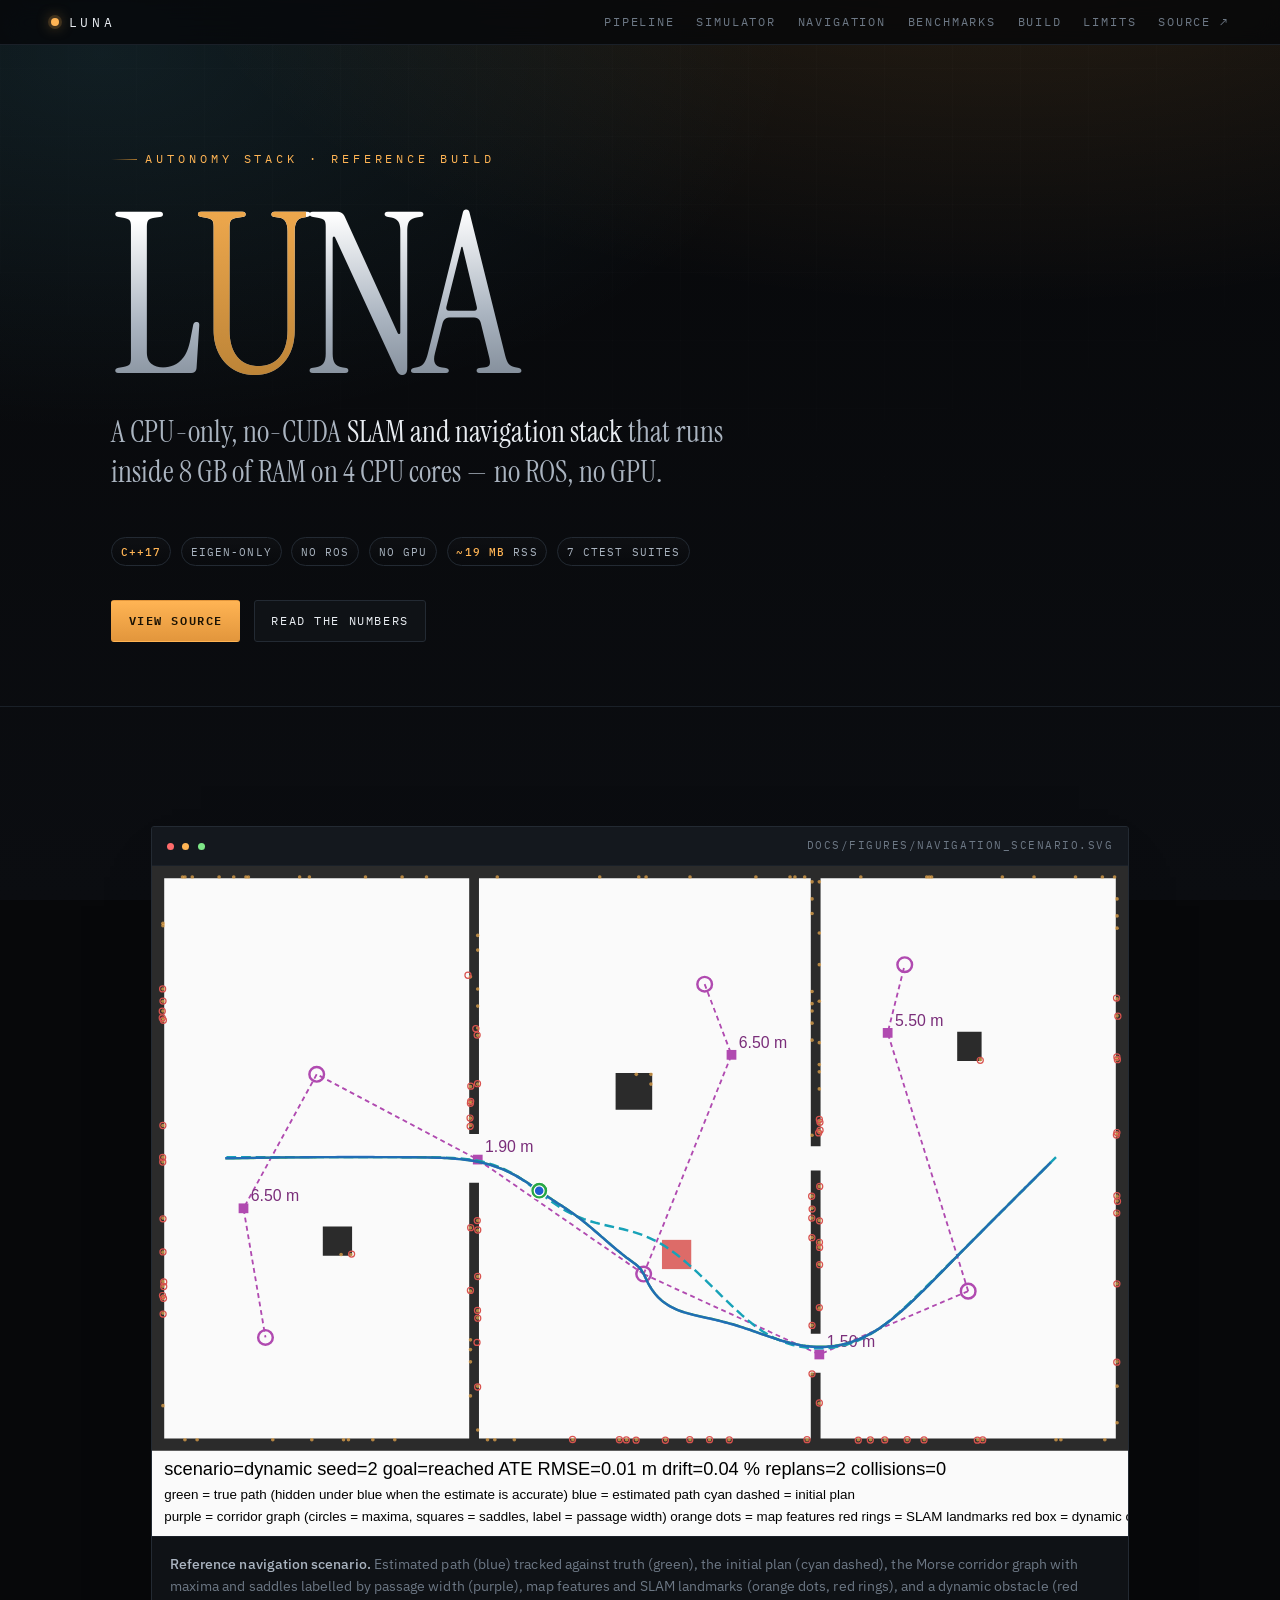
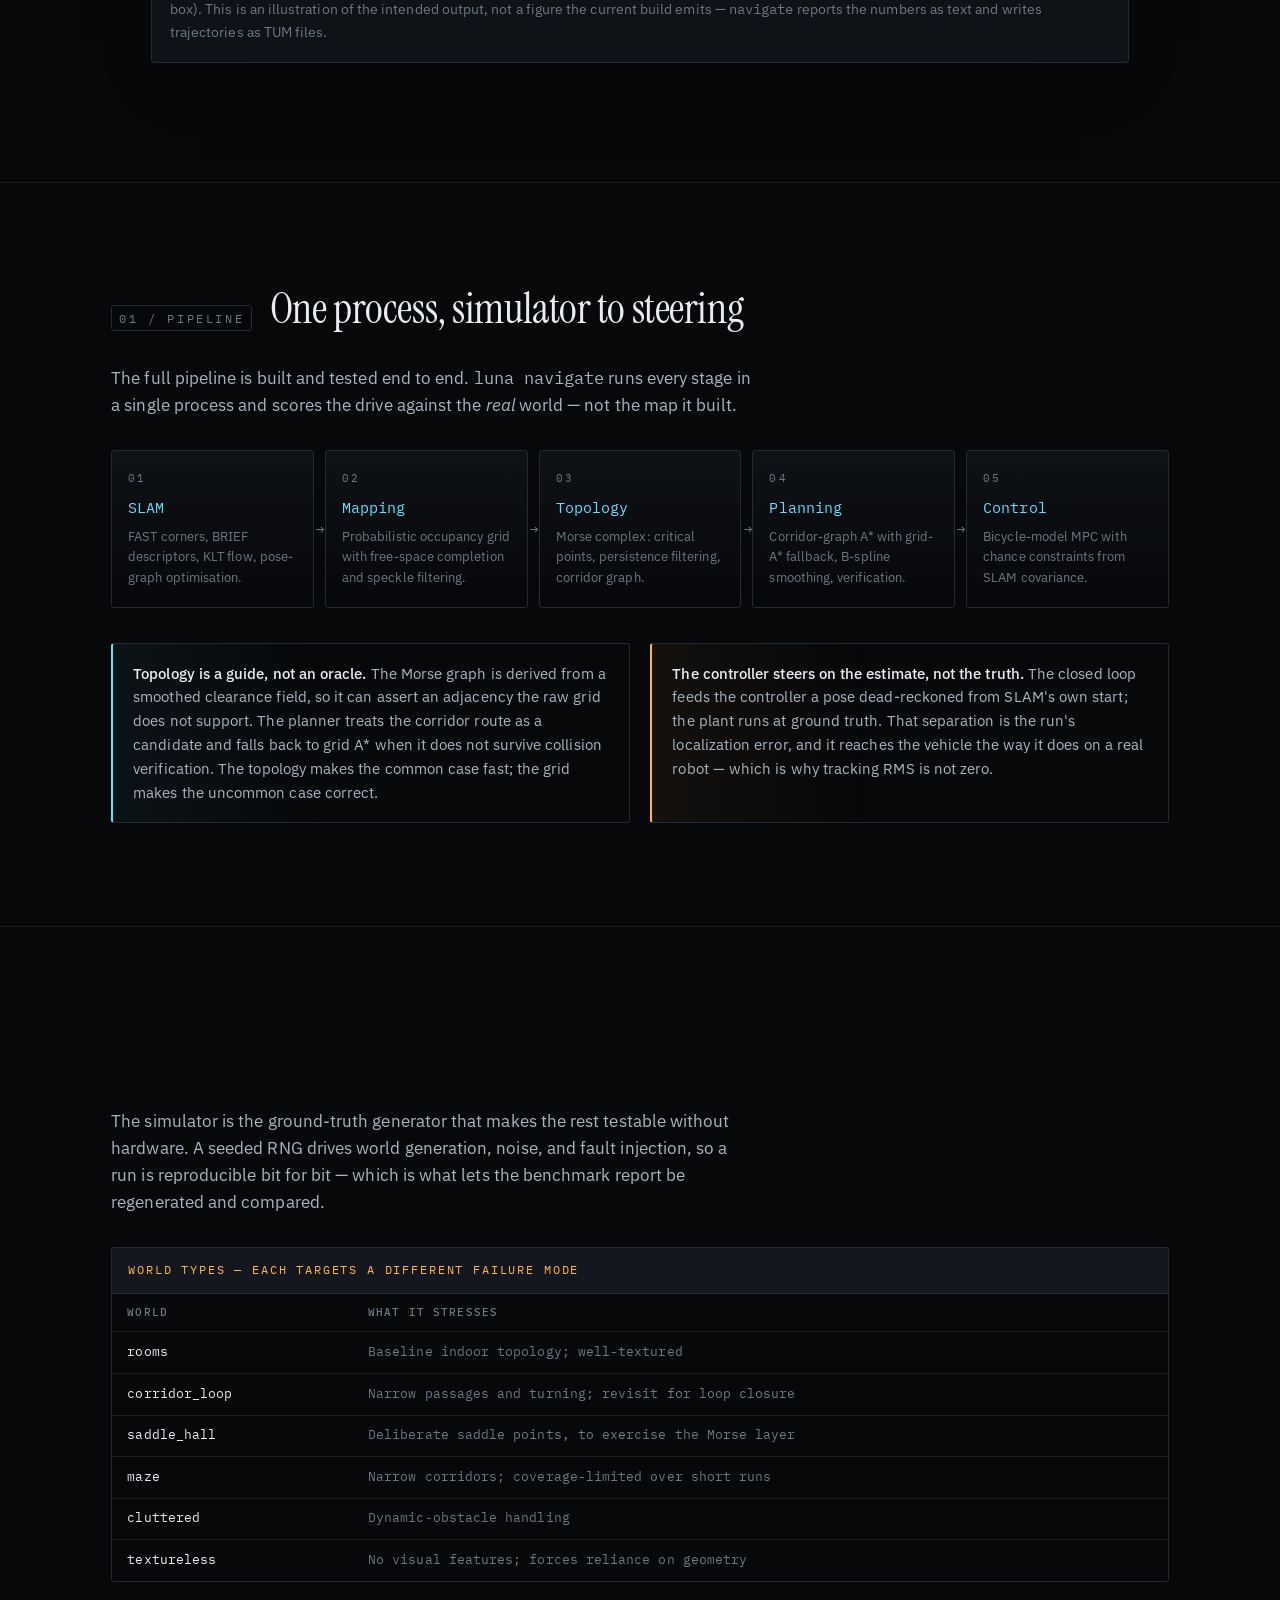
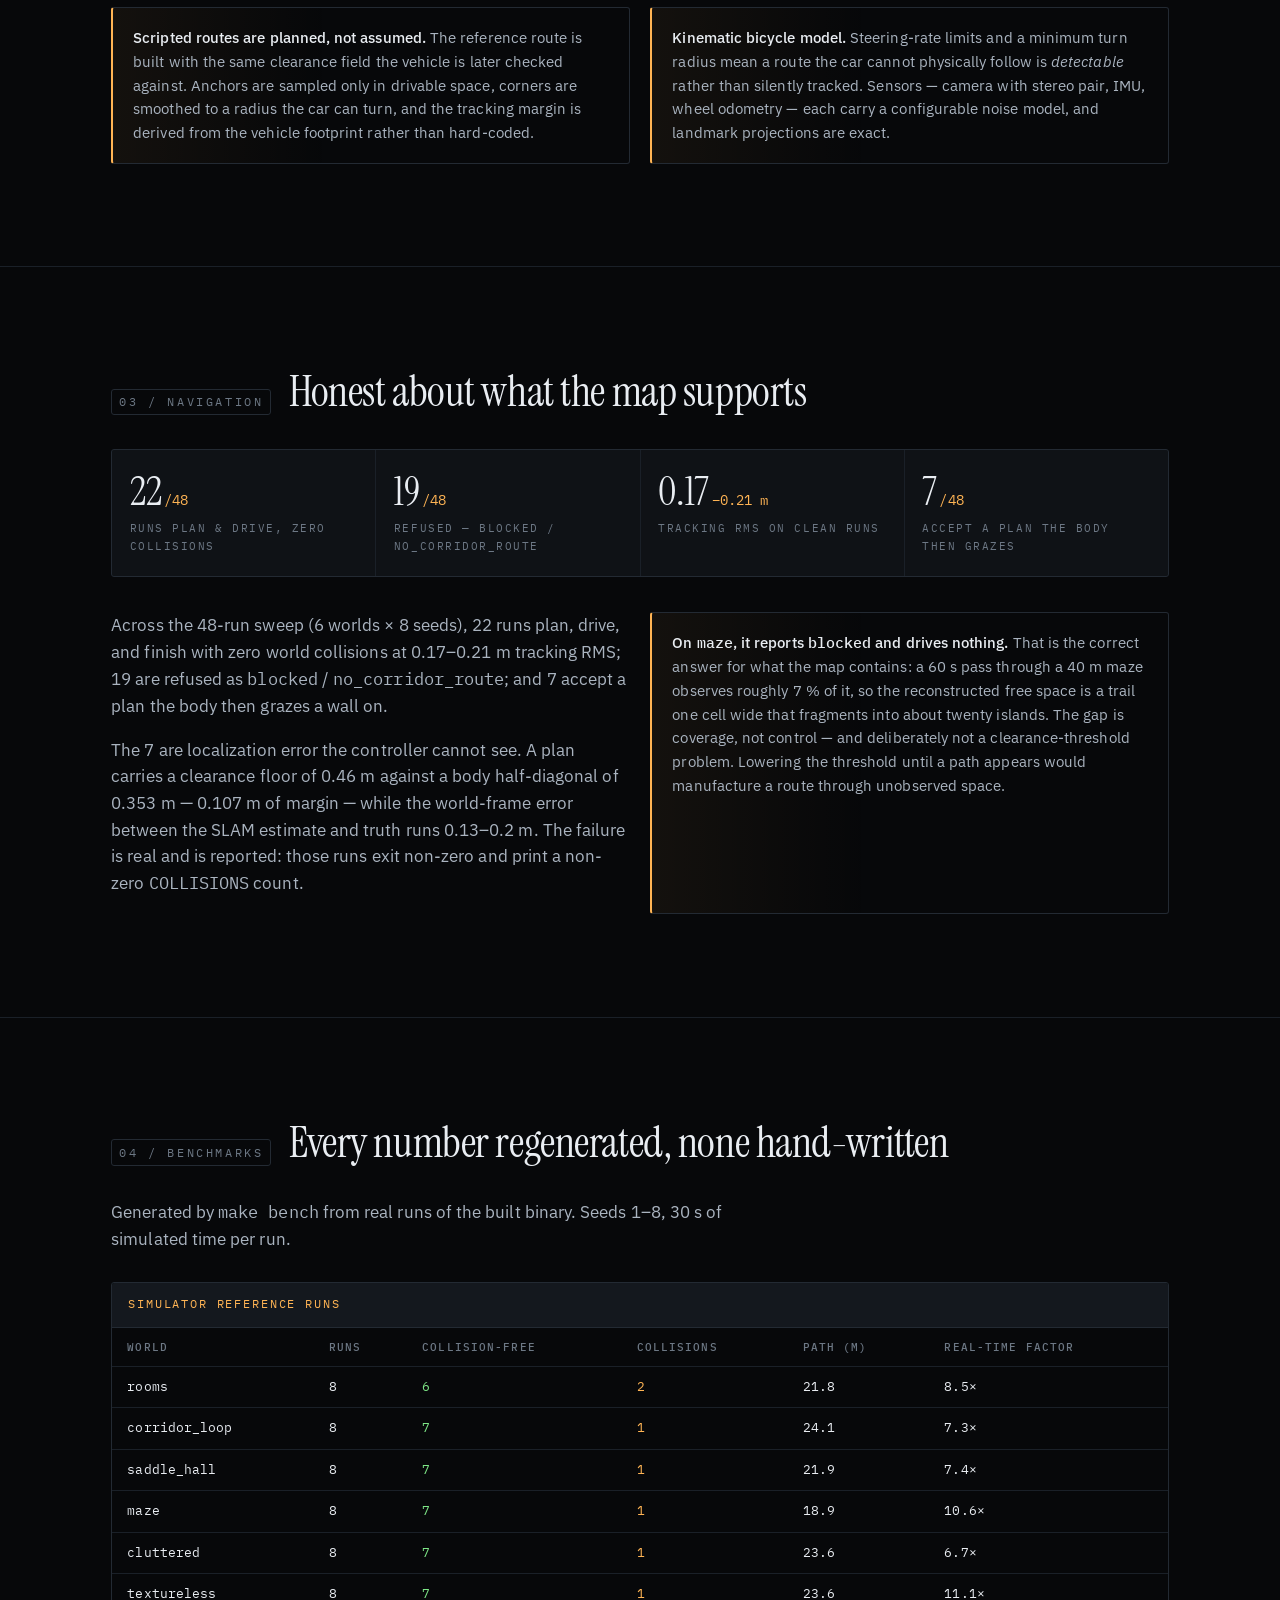
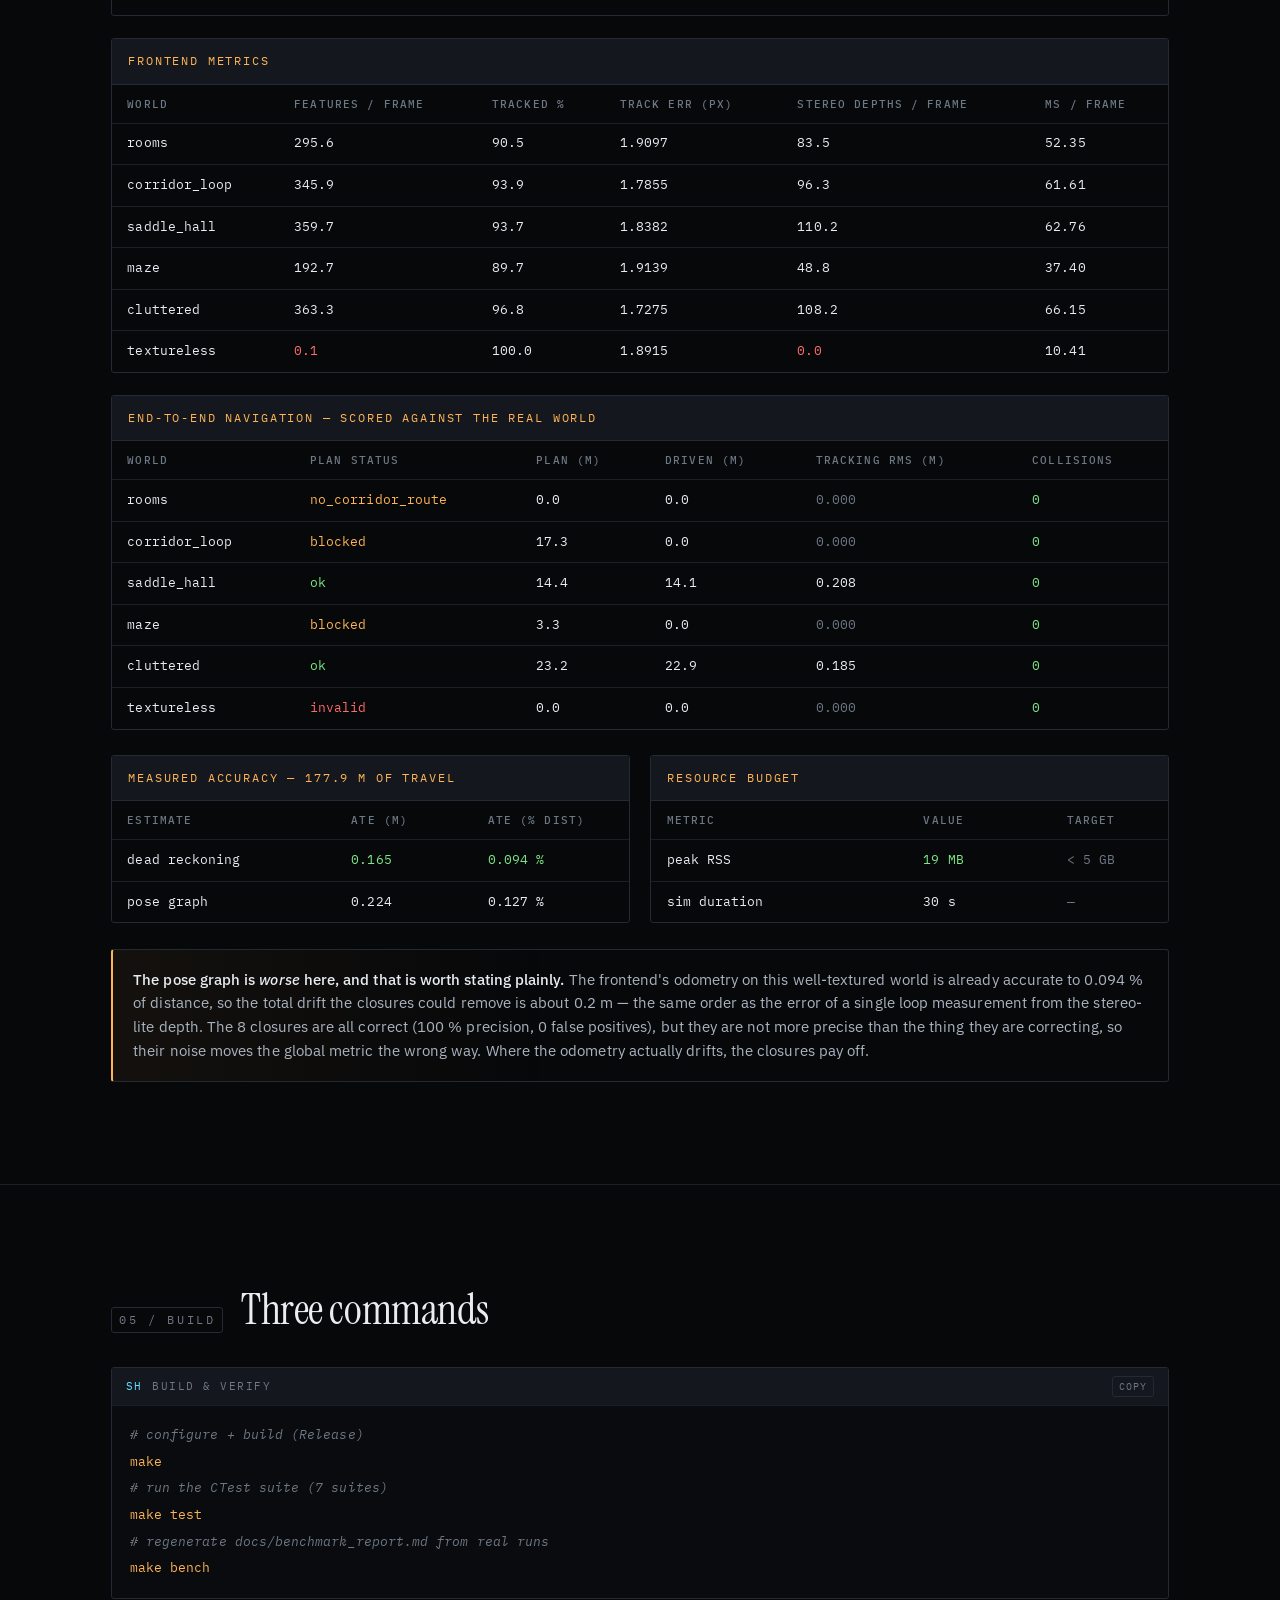
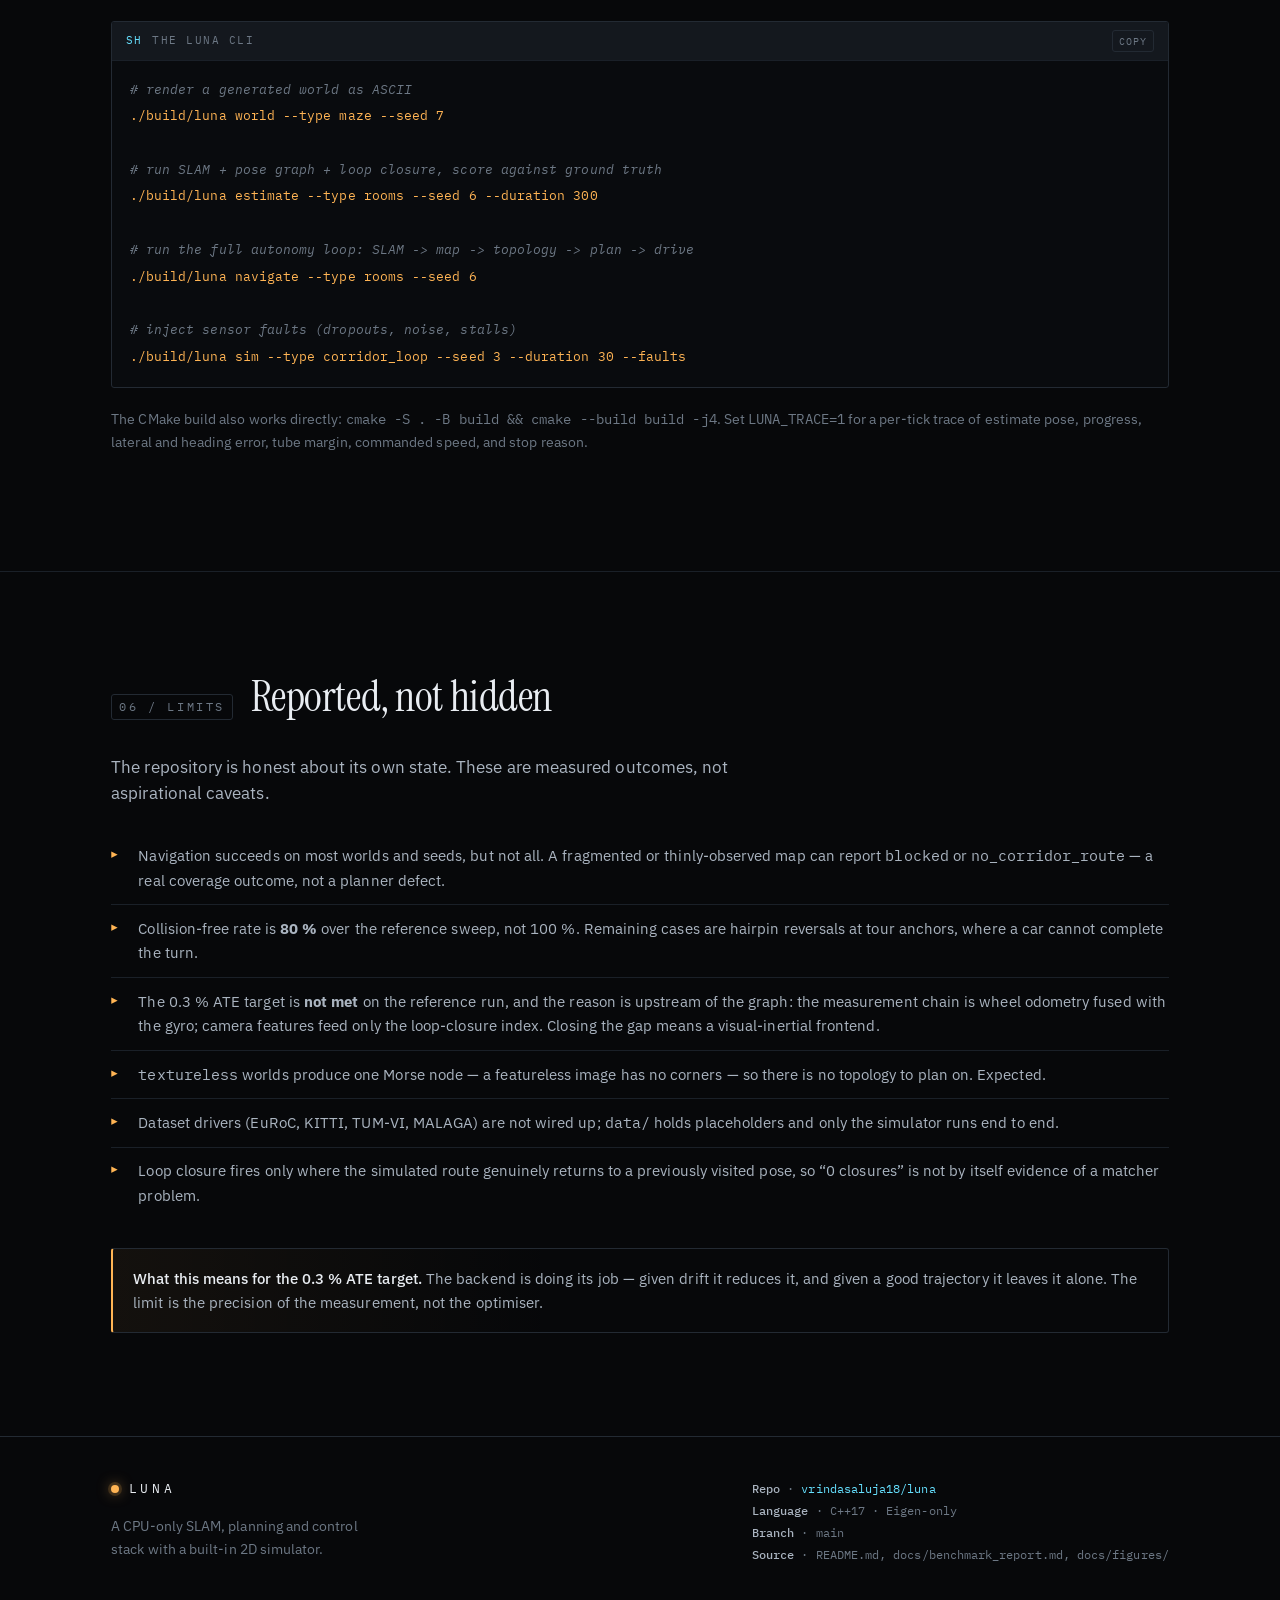
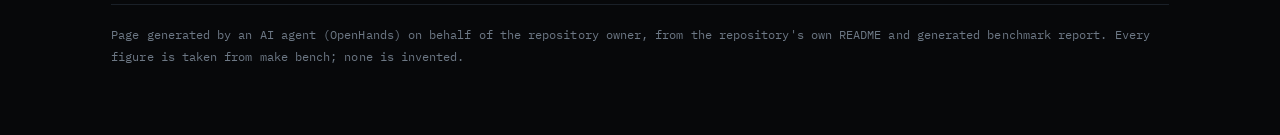
==== index.html @ 79d9283e "Publish LUNA project site Static site for the LUNA CPU-only SLAM/navigation stack: pipeline, simulat" ====
<!DOCTYPE html>
<html lang="en">
<head>
<meta charset="utf-8">
<meta name="viewport" content="width=device-width, initial-scale=1">
<title>LUNA — CPU-only SLAM &amp; navigation stack</title>
<meta name="description" content="LUNA: a CPU-only SLAM, planning and control stack with a built-in 2D simulator. No GPU, no ROS, ~19 MB RSS. C++17, Eigen-only.">
<meta name="theme-color" content="#07080a">
<meta property="og:title" content="LUNA — CPU-only SLAM &amp; navigation stack">
<meta property="og:description" content="SLAM → mapping → Morse topology → corridor planning → MPC control, all on CPU. No GPU, no ROS.">
<meta property="og:type" content="website">
<link rel="preconnect" href="https://fonts.googleapis.com">
<link rel="preconnect" href="https://fonts.gstatic.com" crossorigin>
<link href="https://fonts.googleapis.com/css2?family=Instrument+Serif:ital@0;1&family=IBM+Plex+Mono:wght@400;500;600&family=IBM+Plex+Sans:wght@300;400;500;600&display=swap" rel="stylesheet">
<link rel="stylesheet" href="assets/style.css">
<link rel="icon" href="data:image/svg+xml,%3Csvg xmlns='http://www.w3.org/2000/svg' viewBox='0 0 32 32'%3E%3Ccircle cx='16' cy='16' r='13' fill='%23ffb454'/%3E%3Ccircle cx='21' cy='13' r='12' fill='%2307080a'/%3E%3C/svg%3E">
</head>
<body>

<header class="topbar">
  <a class="brand" href="#top"><span class="dot" aria-hidden="true"></span>LUNA</a>
  <nav class="topnav" aria-label="Sections">
    <a href="#pipeline">Pipeline</a>
    <a href="#simulator">Simulator</a>
    <a href="#navigation">Navigation</a>
    <a href="#benchmarks">Benchmarks</a>
    <a href="#build">Build</a>
    <a href="#limits">Limits</a>
    <a href="https://github.com/vrindasaluja18/luna">Source ↗</a>
  </nav>
</header>

<main id="top">

  <!-- ============================ HERO ============================ -->
  <section class="hero">
    <div class="wrap">
      <span class="eyebrow reveal">Autonomy stack · reference build</span>
      <h1 class="hero-mark reveal">L<span class="glow">U</span>NA</h1>
      <p class="hero-lede reveal">
        A CPU-only, no-CUDA <b>SLAM and navigation stack</b> that runs inside
        8&nbsp;GB of RAM on 4 CPU cores — no ROS, no GPU.
      </p>
      <div class="chips reveal">
        <span class="chip"><b>C++17</b></span>
        <span class="chip">Eigen-only</span>
        <span class="chip">no&nbsp;ROS</span>
        <span class="chip">no&nbsp;GPU</span>
        <span class="chip"><b>~19&nbsp;MB</b>&nbsp;RSS</span>
        <span class="chip">7&nbsp;CTest&nbsp;suites</span>
      </div>
      <div class="cta reveal">
        <a class="btn primary" href="https://github.com/vrindasaluja18/luna">View source</a>
        <a class="btn" href="#benchmarks">Read the numbers</a>
      </div>
    </div>
  </section>

  <!-- ============================ FIGURE ============================ -->
  <section aria-label="Reference scenario">
    <div class="wrap">
      <figure class="figure reveal">
        <div class="figure-bar">
          <span class="led a" aria-hidden="true"></span>
          <span class="led b" aria-hidden="true"></span>
          <span class="led c" aria-hidden="true"></span>
          <span class="path">docs/figures/navigation_scenario.svg</span>
        </div>
        <img src="figures/navigation_scenario.svg" alt="Reference navigation scenario: estimated path tracked against ground truth, initial plan, Morse corridor graph with maxima and saddles labelled by passage width, map features and SLAM landmarks, and a dynamic obstacle." loading="lazy">
        <figcaption>
          <b>Reference navigation scenario.</b> Estimated path (blue) tracked against truth (green),
          the initial plan (cyan dashed), the Morse corridor graph with maxima and saddles labelled by
          passage width (purple), map features and SLAM landmarks (orange dots, red rings), and a dynamic
          obstacle (red box). This is an illustration of the intended output, not a figure the current
          build emits — <span class="mono">navigate</span> reports the numbers as text and writes
          trajectories as TUM files.
        </figcaption>
      </figure>
    </div>
  </section>

  <!-- ============================ PIPELINE ============================ -->
  <section id="pipeline">
    <div class="wrap">
      <div class="sec-head reveal">
        <span class="sec-num">01 / PIPELINE</span>
        <h2 class="sec-title">One process, simulator to steering</h2>
      </div>

      <p class="reveal" style="max-width:64ch;color:var(--ink-2)">
        The full pipeline is built and tested end to end. <span class="mono">luna navigate</span> runs
        every stage in a single process and scores the drive against the <em>real</em> world — not the
        map it built.
      </p>

      <div class="pipeline reveal" style="margin-top:2rem">
        <div class="stage"><div class="idx">01</div><div class="name">SLAM</div><div class="desc">FAST corners, BRIEF descriptors, KLT flow, pose-graph optimisation.</div></div>
        <div class="stage"><div class="idx">02</div><div class="name">Mapping</div><div class="desc">Probabilistic occupancy grid with free-space completion and speckle filtering.</div></div>
        <div class="stage"><div class="idx">03</div><div class="name">Topology</div><div class="desc">Morse complex: critical points, persistence filtering, corridor graph.</div></div>
        <div class="stage"><div class="idx">04</div><div class="name">Planning</div><div class="desc">Corridor-graph A* with grid-A* fallback, B-spline smoothing, verification.</div></div>
        <div class="stage"><div class="idx">05</div><div class="name">Control</div><div class="desc">Bicycle-model MPC with chance constraints from SLAM covariance.</div></div>
      </div>

      <div class="grid-2" style="margin-top:2.2rem">
        <div class="note cyan reveal">
          <b>Topology is a guide, not an oracle.</b> The Morse graph is derived from a smoothed
          clearance field, so it can assert an adjacency the raw grid does not support. The planner
          treats the corridor route as a candidate and falls back to grid A* when it does not survive
          collision verification. The topology makes the common case fast; the grid makes the uncommon
          case correct.
        </div>
        <div class="note reveal">
          <b>The controller steers on the estimate, not the truth.</b> The closed loop feeds the
          controller a pose dead-reckoned from SLAM's own start; the plant runs at ground truth. That
          separation is the run's localization error, and it reaches the vehicle the way it does on a
          real robot — which is why tracking RMS is not zero.
        </div>
      </div>
    </div>
  </section>

  <!-- ============================ SIMULATOR ============================ -->
  <section id="simulator">
    <div class="wrap">
      <div class="sec-head reveal">
        <span class="sec-num">02 / SIMULATOR</span>
        <h2 class="sec-title">The load-bearing part</h2>
      </div>

      <p class="reveal" style="max-width:64ch;color:var(--ink-2)">
        The simulator is the ground-truth generator that makes the rest testable without hardware.
        A seeded RNG drives world generation, noise, and fault injection, so a run is reproducible
        bit for bit — which is what lets the benchmark report be regenerated and compared.
      </p>

      <div class="table-scroll reveal" style="margin-top:2rem">
        <table>
          <caption>World types — each targets a different failure mode</caption>
          <thead>
            <tr><th>World</th><th>What it stresses</th></tr>
          </thead>
          <tbody>
            <tr><td class="num">rooms</td><td class="mute">Baseline indoor topology; well-textured</td></tr>
            <tr><td class="num">corridor_loop</td><td class="mute">Narrow passages and turning; revisit for loop closure</td></tr>
            <tr><td class="num">saddle_hall</td><td class="mute">Deliberate saddle points, to exercise the Morse layer</td></tr>
            <tr><td class="num">maze</td><td class="mute">Narrow corridors; coverage-limited over short runs</td></tr>
            <tr><td class="num">cluttered</td><td class="mute">Dynamic-obstacle handling</td></tr>
            <tr><td class="num">textureless</td><td class="mute">No visual features; forces reliance on geometry</td></tr>
          </tbody>
        </table>
      </div>

      <div class="grid-2" style="margin-top:1.6rem">
        <div class="note reveal">
          <b>Scripted routes are planned, not assumed.</b> The reference route is built with the same
          clearance field the vehicle is later checked against. Anchors are sampled only in drivable
          space, corners are smoothed to a radius the car can turn, and the tracking margin is derived
          from the vehicle footprint rather than hard-coded.
        </div>
        <div class="note reveal">
          <b>Kinematic bicycle model.</b> Steering-rate limits and a minimum turn radius mean a route
          the car cannot physically follow is <em>detectable</em> rather than silently tracked. Sensors —
          camera with stereo pair, IMU, wheel odometry — each carry a configurable noise model, and
          landmark projections are exact.
        </div>
      </div>
    </div>
  </section>

  <!-- ============================ NAVIGATION ============================ -->
  <section id="navigation">
    <div class="wrap">
      <div class="sec-head reveal">
        <span class="sec-num">03 / NAVIGATION</span>
        <h2 class="sec-title">Honest about what the map supports</h2>
      </div>

      <div class="stats reveal" style="margin-bottom:2.2rem">
        <div class="stat"><div class="v">22<small>/48</small></div><div class="k">Runs plan &amp; drive, zero collisions</div></div>
        <div class="stat"><div class="v">19<small>/48</small></div><div class="k">Refused — <span class="mono">blocked</span> / <span class="mono">no_corridor_route</span></div></div>
        <div class="stat"><div class="v">0.17<small>–0.21&nbsp;m</small></div><div class="k">Tracking RMS on clean runs</div></div>
        <div class="stat"><div class="v">7<small>/48</small></div><div class="k">Accept a plan the body then grazes</div></div>
      </div>

      <div class="grid-2">
        <div class="reveal">
          <p style="color:var(--ink-2)">
            Across the 48-run sweep (6 worlds × 8 seeds), 22 runs plan, drive, and finish with zero
            world collisions at 0.17–0.21&nbsp;m tracking RMS; 19 are refused as
            <span class="mono">blocked</span> / <span class="mono">no_corridor_route</span>; and 7 accept
            a plan the body then grazes a wall on.
          </p>
          <p style="color:var(--ink-2)">
            The 7 are localization error the controller cannot see. A plan carries a clearance floor of
            0.46&nbsp;m against a body half-diagonal of 0.353&nbsp;m — 0.107&nbsp;m of margin — while the
            world-frame error between the SLAM estimate and truth runs 0.13–0.2&nbsp;m. The failure is
            real and is reported: those runs exit non-zero and print a non-zero
            <span class="mono">COLLISIONS</span> count.
          </p>
        </div>
        <div class="note reveal">
          <b>On <span class="mono">maze</span>, it reports <span class="mono">blocked</span> and drives nothing.</b>
          That is the correct answer for what the map contains: a 60&nbsp;s pass through a 40&nbsp;m maze
          observes roughly 7&nbsp;% of it, so the reconstructed free space is a trail one cell wide that
          fragments into about twenty islands. The gap is coverage, not control — and deliberately not a
          clearance-threshold problem. Lowering the threshold until a path appears would manufacture a
          route through unobserved space.
        </div>
      </div>
    </div>
  </section>

  <!-- ============================ BENCHMARKS ============================ -->
  <section id="benchmarks">
    <div class="wrap">
      <div class="sec-head reveal">
        <span class="sec-num">04 / BENCHMARKS</span>
        <h2 class="sec-title">Every number regenerated, none hand-written</h2>
      </div>

      <p class="reveal" style="max-width:64ch;color:var(--ink-2)">
        Generated by <span class="mono">make bench</span> from real runs of the built binary.
        Seeds 1–8, 30&nbsp;s of simulated time per run.
      </p>

      <div class="table-scroll reveal" style="margin-top:1.8rem">
        <table>
          <caption>Simulator reference runs</caption>
          <thead>
            <tr><th>World</th><th>Runs</th><th>Collision-free</th><th>Collisions</th><th>Path (m)</th><th>Real-time factor</th></tr>
          </thead>
          <tbody>
            <tr><td class="num">rooms</td><td>8</td><td class="ok">6</td><td class="warn">2</td><td>21.8</td><td>8.5×</td></tr>
            <tr><td class="num">corridor_loop</td><td>8</td><td class="ok">7</td><td class="warn">1</td><td>24.1</td><td>7.3×</td></tr>
            <tr><td class="num">saddle_hall</td><td>8</td><td class="ok">7</td><td class="warn">1</td><td>21.9</td><td>7.4×</td></tr>
            <tr><td class="num">maze</td><td>8</td><td class="ok">7</td><td class="warn">1</td><td>18.9</td><td>10.6×</td></tr>
            <tr><td class="num">cluttered</td><td>8</td><td class="ok">7</td><td class="warn">1</td><td>23.6</td><td>6.7×</td></tr>
            <tr><td class="num">textureless</td><td>8</td><td class="ok">7</td><td class="warn">1</td><td>23.6</td><td>11.1×</td></tr>
          </tbody>
        </table>
      </div>

      <div class="table-scroll reveal" style="margin-top:1.4rem">
        <table>
          <caption>Frontend metrics</caption>
          <thead>
            <tr><th>World</th><th>Features / frame</th><th>Tracked %</th><th>Track err (px)</th><th>Stereo depths / frame</th><th>ms / frame</th></tr>
          </thead>
          <tbody>
            <tr><td class="num">rooms</td><td>295.6</td><td>90.5</td><td>1.9097</td><td>83.5</td><td>52.35</td></tr>
            <tr><td class="num">corridor_loop</td><td>345.9</td><td>93.9</td><td>1.7855</td><td>96.3</td><td>61.61</td></tr>
            <tr><td class="num">saddle_hall</td><td>359.7</td><td>93.7</td><td>1.8382</td><td>110.2</td><td>62.76</td></tr>
            <tr><td class="num">maze</td><td>192.7</td><td>89.7</td><td>1.9139</td><td>48.8</td><td>37.40</td></tr>
            <tr><td class="num">cluttered</td><td>363.3</td><td>96.8</td><td>1.7275</td><td>108.2</td><td>66.15</td></tr>
            <tr><td class="num">textureless</td><td class="bad">0.1</td><td>100.0</td><td>1.8915</td><td class="bad">0.0</td><td>10.41</td></tr>
          </tbody>
        </table>
      </div>

      <div class="table-scroll reveal" style="margin-top:1.4rem">
        <table>
          <caption>End-to-end navigation — scored against the real world</caption>
          <thead>
            <tr><th>World</th><th>Plan status</th><th>Plan (m)</th><th>Driven (m)</th><th>Tracking RMS (m)</th><th>Collisions</th></tr>
          </thead>
          <tbody>
            <tr><td class="num">rooms</td><td class="warn">no_corridor_route</td><td>0.0</td><td>0.0</td><td class="mute">0.000</td><td class="ok">0</td></tr>
            <tr><td class="num">corridor_loop</td><td class="warn">blocked</td><td>17.3</td><td>0.0</td><td class="mute">0.000</td><td class="ok">0</td></tr>
            <tr><td class="num">saddle_hall</td><td class="ok">ok</td><td>14.4</td><td>14.1</td><td>0.208</td><td class="ok">0</td></tr>
            <tr><td class="num">maze</td><td class="warn">blocked</td><td>3.3</td><td>0.0</td><td class="mute">0.000</td><td class="ok">0</td></tr>
            <tr><td class="num">cluttered</td><td class="ok">ok</td><td>23.2</td><td>22.9</td><td>0.185</td><td class="ok">0</td></tr>
            <tr><td class="num">textureless</td><td class="bad">invalid</td><td>0.0</td><td>0.0</td><td class="mute">0.000</td><td class="ok">0</td></tr>
          </tbody>
        </table>
      </div>

      <div class="grid-2" style="margin-top:1.6rem">
        <div class="table-scroll reveal">
          <table>
            <caption>Measured accuracy — 177.9 m of travel</caption>
            <thead><tr><th>Estimate</th><th>ATE (m)</th><th>ATE (% dist)</th></tr></thead>
            <tbody>
              <tr><td class="num">dead reckoning</td><td class="ok">0.165</td><td class="ok">0.094 %</td></tr>
              <tr><td class="num">pose graph</td><td>0.224</td><td>0.127 %</td></tr>
            </tbody>
          </table>
        </div>
        <div class="table-scroll reveal">
          <table>
            <caption>Resource budget</caption>
            <thead><tr><th>Metric</th><th>Value</th><th>Target</th></tr></thead>
            <tbody>
              <tr><td class="num">peak RSS</td><td class="ok">19 MB</td><td class="mute">&lt; 5 GB</td></tr>
              <tr><td class="num">sim duration</td><td>30 s</td><td class="mute">—</td></tr>
            </tbody>
          </table>
        </div>
      </div>

      <div class="note reveal" style="margin-top:1.6rem">
        <b>The pose graph is <em>worse</em> here, and that is worth stating plainly.</b> The frontend's
        odometry on this well-textured world is already accurate to 0.094&nbsp;% of distance, so the
        total drift the closures could remove is about 0.2&nbsp;m — the same order as the error of a
        single loop measurement from the stereo-lite depth. The 8 closures are all correct (100&nbsp;%
        precision, 0 false positives), but they are not more precise than the thing they are correcting,
        so their noise moves the global metric the wrong way. Where the odometry actually drifts, the
        closures pay off.
      </div>
    </div>
  </section>

  <!-- ============================ BUILD ============================ -->
  <section id="build">
    <div class="wrap">
      <div class="sec-head reveal">
        <span class="sec-num">05 / BUILD</span>
        <h2 class="sec-title">Three commands</h2>
      </div>

      <div class="codeblock reveal">
        <div class="cb-head"><span class="tag">sh</span><span>build &amp; verify</span><button class="copy" type="button">copy</button></div>
        <pre><code><span class="c-com"># configure + build (Release)</span>
<span class="c-cmd">make</span>
<span class="c-com"># run the CTest suite (7 suites)</span>
<span class="c-cmd">make test</span>
<span class="c-com"># regenerate docs/benchmark_report.md from real runs</span>
<span class="c-cmd">make bench</span></code></pre>
      </div>

      <div class="codeblock reveal" style="margin-top:1.4rem">
        <div class="cb-head"><span class="tag">sh</span><span>the luna CLI</span><button class="copy" type="button">copy</button></div>
        <pre><code><span class="c-com"># render a generated world as ASCII</span>
<span class="c-cmd">./build/luna world --type maze --seed 7</span>

<span class="c-com"># run SLAM + pose graph + loop closure, score against ground truth</span>
<span class="c-cmd">./build/luna estimate --type rooms --seed 6 --duration 300</span>

<span class="c-com"># run the full autonomy loop: SLAM -> map -> topology -> plan -> drive</span>
<span class="c-cmd">./build/luna navigate --type rooms --seed 6</span>

<span class="c-com"># inject sensor faults (dropouts, noise, stalls)</span>
<span class="c-cmd">./build/luna sim --type corridor_loop --seed 3 --duration 30 --faults</span></code></pre>
      </div>

      <p class="reveal" style="margin-top:1.2rem;color:var(--ink-3);font-size:.9rem">
        The CMake build also works directly:
        <span class="mono">cmake -S . -B build &amp;&amp; cmake --build build -j4</span>.
        Set <span class="mono">LUNA_TRACE=1</span> for a per-tick trace of estimate pose, progress,
        lateral and heading error, tube margin, commanded speed, and stop reason.
      </p>
    </div>
  </section>

  <!-- ============================ LIMITS ============================ -->
  <section id="limits">
    <div class="wrap">
      <div class="sec-head reveal">
        <span class="sec-num">06 / LIMITS</span>
        <h2 class="sec-title">Reported, not hidden</h2>
      </div>

      <p class="reveal" style="max-width:64ch;color:var(--ink-2)">
        The repository is honest about its own state. These are measured outcomes, not aspirational
        caveats.
      </p>

      <ul class="limits reveal" style="margin-top:1.6rem">
        <li>Navigation succeeds on most worlds and seeds, but not all. A fragmented or thinly-observed map can report <span class="mono">blocked</span> or <span class="mono">no_corridor_route</span> — a real coverage outcome, not a planner defect.</li>
        <li>Collision-free rate is <b>80&nbsp;%</b> over the reference sweep, not 100&nbsp;%. Remaining cases are hairpin reversals at tour anchors, where a car cannot complete the turn.</li>
        <li>The 0.3&nbsp;% ATE target is <b>not met</b> on the reference run, and the reason is upstream of the graph: the measurement chain is wheel odometry fused with the gyro; camera features feed only the loop-closure index. Closing the gap means a visual-inertial frontend.</li>
        <li><span class="mono">textureless</span> worlds produce one Morse node — a featureless image has no corners — so there is no topology to plan on. Expected.</li>
        <li>Dataset drivers (EuRoC, KITTI, TUM-VI, MALAGA) are not wired up; <span class="mono">data/</span> holds placeholders and only the simulator runs end to end.</li>
        <li>Loop closure fires only where the simulated route genuinely returns to a previously visited pose, so &ldquo;0 closures&rdquo; is not by itself evidence of a matcher problem.</li>
      </ul>

      <div class="note reveal" style="margin-top:1.8rem">
        <b>What this means for the 0.3&nbsp;% ATE target.</b> The backend is doing its job — given drift
        it reduces it, and given a good trajectory it leaves it alone. The limit is the precision of the
        measurement, not the optimiser.
      </div>
    </div>
  </section>

</main>

<footer>
  <div class="wrap">
    <div class="foot-row">
      <div>
        <div class="brand" style="margin-bottom:.9rem"><span class="dot" aria-hidden="true"></span>LUNA</div>
        <p style="max-width:34ch;color:var(--ink-3);font-size:.9rem;margin:0">
          A CPU-only SLAM, planning and control stack with a built-in 2D simulator.
        </p>
      </div>
      <div class="foot-meta">
        <div><b>Repo</b> · <a href="https://github.com/vrindasaluja18/luna">vrindasaluja18/luna</a></div>
        <div><b>Language</b> · C++17 · Eigen-only</div>
        <div><b>Branch</b> · main</div>
        <div><b>Source</b> · README.md, docs/benchmark_report.md, docs/figures/</div>
      </div>
    </div>
    <p class="foot-meta" style="margin-top:2.4rem;border-top:1px solid var(--line-soft);padding-top:1.2rem">
      Page generated by an AI agent (OpenHands) on behalf of the repository owner, from the
      repository's own README and generated benchmark report. Every figure is taken from
      <span class="mono">make bench</span>; none is invented.
    </p>
  </div>
</footer>

<script>
(function () {
  var reveals = document.querySelectorAll('.reveal');
  if (!('IntersectionObserver' in window)) {
    reveals.forEach(function (el) { el.classList.add('in'); });
    return;
  }
  var io = new IntersectionObserver(function (entries) {
    entries.forEach(function (e) {
      if (e.isIntersecting) { e.target.classList.add('in'); io.unobserve(e.target); }
    });
  }, { threshold: 0.12, rootMargin: '0px 0px -8% 0px' });

  reveals.forEach(function (el, i) {
    el.style.transitionDelay = Math.min(i * 60, 320) + 'ms';
    io.observe(el);
  });

  document.querySelectorAll('.copy').forEach(function (btn) {
    btn.addEventListener('click', function () {
      var code = btn.closest('.codeblock').querySelector('code');
      var text = code.innerText;
      var done = function () {
        btn.textContent = 'copied';
        btn.classList.add('done');
        setTimeout(function () { btn.textContent = 'copy'; btn.classList.remove('done'); }, 1600);
      };
      if (navigator.clipboard && navigator.clipboard.writeText) {
        navigator.clipboard.writeText(text).then(done, done);
      } else {
        var ta = document.createElement('textarea');
        ta.value = text; document.body.appendChild(ta); ta.select();
        try { document.execCommand('copy'); } catch (e) {}
        document.body.removeChild(ta); done();
      }
    });
  });
})();
</script>
</body>
</html>
---- assets/style.css ----
/* ==========================================================================
   LUNA — mission-console / field-report aesthetic
   ========================================================================== */

:root {
  --void:        #07080a;
  --void-2:      #0b0d11;
  --panel:       #0f1216;
  --panel-2:     #14181e;
  --line:        #232a33;
  --line-soft:   #1a2028;

  --ink:         #e9edf2;
  --ink-2:       #aab4c0;
  --ink-3:       #6d7885;

  --amber:       #ffb454;
  --amber-dim:   #a9762f;
  --cyan:        #66e0ff;
  --cyan-dim:    #2c7d92;
  --rose:        #ff6b6b;
  --green:       #7ee787;

  --serif: "Instrument Serif", Georgia, "Times New Roman", serif;
  --mono:  "IBM Plex Mono", ui-monospace, "SFMono-Regular", Menlo, monospace;
  --sans:  "IBM Plex Sans", system-ui, -apple-system, sans-serif;

  --maxw: 1160px;
  --gut: clamp(1.15rem, 4vw, 3.5rem);
  --radius: 3px;
}

* { box-sizing: border-box; }

html { scroll-behavior: smooth; -webkit-text-size-adjust: 100%; }

body {
  margin: 0;
  background: var(--void);
  color: var(--ink);
  font-family: var(--sans);
  font-size: 16.5px;
  line-height: 1.62;
  letter-spacing: 0.004em;
  overflow-x: hidden;
  -webkit-font-smoothing: antialiased;
}

/* --- atmosphere: lunar grid + horizon glow + grain --------------------- */
body::before {
  content: "";
  position: fixed;
  inset: 0;
  z-index: -2;
  background:
    radial-gradient(120% 80% at 78% -10%, rgba(255,180,84,0.14), transparent 55%),
    radial-gradient(90% 70% at 8% 6%, rgba(102,224,255,0.10), transparent 60%),
    linear-gradient(180deg, var(--void) 0%, var(--void-2) 100%);
}
body::after {
  content: "";
  position: fixed;
  inset: 0;
  z-index: -1;
  pointer-events: none;
  opacity: 0.5;
  background-image:
    linear-gradient(rgba(255,255,255,0.028) 1px, transparent 1px),
    linear-gradient(90deg, rgba(255,255,255,0.028) 1px, transparent 1px);
  background-size: 68px 68px, 68px 68px;
  mask-image: radial-gradient(130% 100% at 50% 0%, #000 20%, transparent 78%);
  -webkit-mask-image: radial-gradient(130% 100% at 50% 0%, #000 20%, transparent 78%);
}

/* --- type -------------------------------------------------------------- */
h1, h2, h3, h4 { font-weight: 400; line-height: 1.06; margin: 0; }
p { margin: 0 0 1.05em; }

a { color: var(--cyan); text-decoration: none; }
a:hover { color: var(--amber); }

.serif { font-family: var(--serif); }
.mono  { font-family: var(--mono); }

.eyebrow {
  font-family: var(--mono);
  font-size: 0.72rem;
  letter-spacing: 0.34em;
  text-transform: uppercase;
  color: var(--amber);
  display: inline-flex;
  align-items: center;
  gap: 0.7em;
}
.eyebrow::before {
  content: "";
  width: 26px; height: 1px;
  background: linear-gradient(90deg, transparent, var(--amber-dim));
}

/* --- top bar ----------------------------------------------------------- */
.topbar {
  position: sticky; top: 0; z-index: 60;
  display: flex; align-items: center; justify-content: space-between;
  gap: 1rem;
  padding: 0.72rem var(--gut);
  border-bottom: 1px solid var(--line-soft);
  background: rgba(7,8,10,0.82);
  backdrop-filter: blur(12px) saturate(140%);
  -webkit-backdrop-filter: blur(12px) saturate(140%);
}
.brand {
  font-family: var(--mono);
  font-size: 0.82rem;
  letter-spacing: 0.28em;
  color: var(--ink);
  display: flex; align-items: center; gap: 0.6rem;
}
.brand .dot {
  width: 8px; height: 8px; border-radius: 50%;
  background: var(--amber);
  box-shadow: 0 0 0 3px rgba(255,180,84,0.16), 0 0 14px rgba(255,180,84,0.7);
  animation: pulse 3.4s ease-in-out infinite;
}
@keyframes pulse {
  0%, 100% { opacity: 1; transform: scale(1); }
  50% { opacity: 0.55; transform: scale(0.82); }
}
.topnav { display: flex; align-items: center; gap: 1.35rem; }
.topnav a {
  font-family: var(--mono);
  font-size: 0.72rem;
  letter-spacing: 0.16em;
  text-transform: uppercase;
  color: var(--ink-3);
}
.topnav a:hover { color: var(--ink); }
@media (max-width: 720px) { .topnav { display: none; } }

/* --- layout ------------------------------------------------------------ */
.wrap { max-width: var(--maxw); margin: 0 auto; padding: 0 var(--gut); }

section { padding: clamp(3.4rem, 8vw, 6.5rem) 0; border-top: 1px solid var(--line-soft); }
section:first-of-type { border-top: 0; }

.sec-head { display: flex; align-items: baseline; gap: 1.1rem; margin-bottom: 2.1rem; flex-wrap: wrap; }
.sec-num {
  font-family: var(--mono);
  font-size: 0.74rem;
  letter-spacing: 0.22em;
  color: var(--ink-3);
  border: 1px solid var(--line);
  padding: 0.22em 0.6em;
  border-radius: var(--radius);
}
.sec-title { font-family: var(--serif); font-size: clamp(1.7rem, 4.4vw, 2.7rem); letter-spacing: -0.01em; }

/* --- hero -------------------------------------------------------------- */
.hero { position: relative; padding: clamp(3rem, 9vw, 6rem) 0 clamp(2.5rem, 6vw, 4rem); overflow: hidden; }
.hero-mark {
  font-family: var(--serif);
  font-size: clamp(4.6rem, 20vw, 14rem);
  line-height: 0.84;
  letter-spacing: -0.035em;
  margin: 0.15em 0 0.1em;
  background: linear-gradient(178deg, #fff 8%, var(--ink-2) 55%, var(--ink-3) 100%);
  -webkit-background-clip: text; background-clip: text;
  color: transparent;
}
.hero-mark .glow {
  background: linear-gradient(180deg, var(--amber), var(--amber-dim));
  -webkit-background-clip: text; background-clip: text; color: transparent;
}
.hero-lede {
  font-family: var(--serif);
  font-size: clamp(1.2rem, 3.1vw, 1.85rem);
  line-height: 1.34;
  color: var(--ink-2);
  max-width: 44ch;
  margin: 0.6em 0 1.5em;
}
.hero-lede b { color: var(--ink); font-weight: 400; }

.chips { display: flex; flex-wrap: wrap; gap: 0.6rem; margin-bottom: 2.1rem; }
.chip {
  font-family: var(--mono);
  font-size: 0.7rem;
  letter-spacing: 0.1em;
  text-transform: uppercase;
  color: var(--ink-2);
  border: 1px solid var(--line);
  background: linear-gradient(180deg, rgba(255,255,255,0.024), transparent);
  padding: 0.42em 0.78em;
  border-radius: 100px;
}
.chip b { color: var(--amber); font-weight: 500; }

.cta { display: flex; flex-wrap: wrap; gap: 0.85rem; }
.btn {
  font-family: var(--mono);
  font-size: 0.76rem;
  letter-spacing: 0.13em;
  text-transform: uppercase;
  padding: 0.85em 1.35em;
  border-radius: var(--radius);
  border: 1px solid var(--line);
  color: var(--ink);
  background: var(--panel);
  transition: transform 0.18s ease, border-color 0.18s ease, background 0.18s ease;
}
.btn:hover { transform: translateY(-2px); border-color: var(--amber-dim); background: var(--panel-2); color: var(--ink); }
.btn.primary {
  background: linear-gradient(180deg, var(--amber), #e2963c);
  color: #1a1204;
  border-color: transparent;
  font-weight: 600;
}
.btn.primary:hover { color: #1a1204; }

/* --- figure ------------------------------------------------------------ */
.figure {
  border: 1px solid var(--line);
  border-radius: var(--radius);
  background: var(--panel);
  overflow: hidden;
  box-shadow: 0 30px 80px -50px rgba(0,0,0,0.9), inset 0 1px 0 rgba(255,255,255,0.03);
}
.figure-bar {
  display: flex; align-items: center; gap: 0.55rem;
  padding: 0.62rem 0.9rem;
  border-bottom: 1px solid var(--line-soft);
  background: var(--panel-2);
  font-family: var(--mono); font-size: 0.68rem; letter-spacing: 0.14em;
  text-transform: uppercase; color: var(--ink-3);
}
.figure-bar .led { width: 7px; height: 7px; border-radius: 50%; }
.led.a { background: var(--rose); }
.led.b { background: var(--amber); }
.led.c { background: var(--green); }
.figure-bar .path { margin-left: auto; color: var(--ink-3); }
.figure img, .figure svg { display: block; width: 100%; height: auto; background: #05070a; }
.figure figcaption {
  padding: 0.95rem 1.1rem 1.15rem;
  font-size: 0.88rem; color: var(--ink-3);
  border-top: 1px solid var(--line-soft);
}
.figure figcaption b { color: var(--ink-2); font-weight: 500; }

/* --- pipeline ---------------------------------------------------------- */
.pipeline { display: grid; grid-template-columns: repeat(5, 1fr); gap: 0.7rem; }
@media (max-width: 860px) { .pipeline { grid-template-columns: repeat(2, 1fr); } }
.stage {
  position: relative;
  border: 1px solid var(--line);
  background: linear-gradient(180deg, var(--panel), transparent);
  padding: 1.15rem 1rem 1.25rem;
  border-radius: var(--radius);
  transition: border-color 0.2s ease, transform 0.2s ease;
}
.stage:hover { border-color: var(--cyan-dim); transform: translateY(-3px); }
.stage .idx { font-family: var(--mono); font-size: 0.68rem; letter-spacing: 0.2em; color: var(--ink-3); }
.stage .name { font-family: var(--mono); font-size: 0.95rem; color: var(--cyan); margin: 0.5rem 0 0.4rem; }
.stage .desc { font-size: 0.84rem; color: var(--ink-3); line-height: 1.5; }
.stage::after {
  content: "→";
  position: absolute; right: -0.72rem; top: 50%; transform: translateY(-50%);
  color: var(--ink-3); font-family: var(--mono); font-size: 0.9rem; z-index: 2;
}
.stage:last-child::after { display: none; }
@media (max-width: 860px) { .stage::after { display: none; } }

/* --- tables ------------------------------------------------------------ */
.table-scroll { overflow-x: auto; border: 1px solid var(--line); border-radius: var(--radius); }
table { width: 100%; border-collapse: collapse; font-family: var(--mono); font-size: 0.8rem; min-width: 560px; }
caption {
  caption-side: top; text-align: left;
  padding: 0.8rem 1rem;
  font-family: var(--mono); font-size: 0.72rem; letter-spacing: 0.16em;
  text-transform: uppercase; color: var(--amber);
  border-bottom: 1px solid var(--line);
  background: var(--panel-2);
}
th, td { padding: 0.62rem 0.95rem; text-align: left; border-bottom: 1px solid var(--line-soft); white-space: nowrap; }
th { color: var(--ink-3); font-weight: 500; font-size: 0.7rem; letter-spacing: 0.1em; text-transform: uppercase; }
tbody tr:last-child td { border-bottom: 0; }
tbody tr:hover { background: rgba(102,224,255,0.035); }
td.ok    { color: var(--green); }
td.warn  { color: var(--amber); }
td.bad   { color: var(--rose); }
td.mute  { color: var(--ink-3); }
td.num   { color: var(--ink); }

.grid-2 { display: grid; grid-template-columns: 1fr 1fr; gap: 1.3rem; }
@media (max-width: 780px) { .grid-2 { grid-template-columns: 1fr; } }

/* --- code -------------------------------------------------------------- */
.codeblock { position: relative; border: 1px solid var(--line); border-radius: var(--radius); background: #090b0e; overflow: hidden; }
.codeblock .cb-head {
  display: flex; align-items: center; gap: 0.6rem;
  padding: 0.5rem 0.85rem;
  border-bottom: 1px solid var(--line-soft);
  background: var(--panel-2);
  font-family: var(--mono); font-size: 0.66rem; letter-spacing: 0.14em; text-transform: uppercase; color: var(--ink-3);
}
.codeblock .cb-head .tag { color: var(--cyan); }
.copy {
  margin-left: auto;
  font-family: var(--mono); font-size: 0.64rem; letter-spacing: 0.1em; text-transform: uppercase;
  color: var(--ink-3); background: transparent; border: 1px solid var(--line);
  border-radius: var(--radius); padding: 0.3em 0.6em; cursor: pointer;
  transition: color 0.15s ease, border-color 0.15s ease;
}
.copy:hover { color: var(--amber); border-color: var(--amber-dim); }
.copy.done { color: var(--green); border-color: #2c5a33; }
pre { margin: 0; padding: 1rem 1.1rem; overflow-x: auto; }
pre code { font-family: var(--mono); font-size: 0.82rem; line-height: 1.72; color: var(--ink-2); }
.c-com { color: var(--ink-3); font-style: italic; }
.c-cmd { color: var(--amber); }
.c-out { color: var(--cyan); }

/* --- notes / callouts -------------------------------------------------- */
.note {
  border: 1px solid var(--line);
  border-left: 2px solid var(--amber);
  background: linear-gradient(90deg, rgba(255,180,84,0.055), transparent 42%);
  padding: 1.1rem 1.25rem;
  border-radius: var(--radius);
  font-size: 0.92rem; color: var(--ink-2);
}
.note.cyan { border-left-color: var(--cyan); background: linear-gradient(90deg, rgba(102,224,255,0.055), transparent 42%); }
.note b { color: var(--ink); font-weight: 500; }

.limits { list-style: none; margin: 0; padding: 0; }
.limits li {
  position: relative;
  padding: 0.72rem 0 0.72rem 1.7rem;
  border-bottom: 1px solid var(--line-soft);
  color: var(--ink-2); font-size: 0.94rem;
}
.limits li:last-child { border-bottom: 0; }
.limits li::before {
  content: "▸";
  position: absolute; left: 0; top: 0.72rem;
  color: var(--amber); font-size: 0.8rem;
}

/* --- stats ------------------------------------------------------------- */
.stats { display: grid; grid-template-columns: repeat(4, 1fr); gap: 1px; background: var(--line-soft); border: 1px solid var(--line); border-radius: var(--radius); overflow: hidden; }
@media (max-width: 720px) { .stats { grid-template-columns: repeat(2, 1fr); } }
.stat { background: var(--panel); padding: 1.3rem 1.1rem; }
.stat .v { font-family: var(--serif); font-size: clamp(1.7rem, 4.6vw, 2.5rem); color: var(--ink); line-height: 1; }
.stat .v small { font-family: var(--mono); font-size: 0.9rem; color: var(--amber); margin-left: 0.15em; }
.stat .k { font-family: var(--mono); font-size: 0.68rem; letter-spacing: 0.14em; text-transform: uppercase; color: var(--ink-3); margin-top: 0.6rem; }

/* --- footer ------------------------------------------------------------ */
footer { border-top: 1px solid var(--line); padding: 2.6rem 0 3.4rem; }
.foot-row { display: flex; justify-content: space-between; gap: 1.5rem; flex-wrap: wrap; align-items: flex-start; }
.foot-meta { font-family: var(--mono); font-size: 0.72rem; color: var(--ink-3); line-height: 1.9; }
.foot-meta b { color: var(--ink-2); font-weight: 500; }

/* --- reveal animation -------------------------------------------------- */
.reveal { opacity: 0; transform: translateY(22px); transition: opacity 0.7s cubic-bezier(.22,.7,.3,1), transform 0.7s cubic-bezier(.22,.7,.3,1); }
.reveal.in { opacity: 1; transform: none; }
@media (prefers-reduced-motion: reduce) {
  .reveal { opacity: 1; transform: none; transition: none; }
  html { scroll-behavior: auto; }
}

::selection { background: rgba(255,180,84,0.28); color: #fff; }
:focus-visible { outline: 2px solid var(--cyan); outline-offset: 3px; }
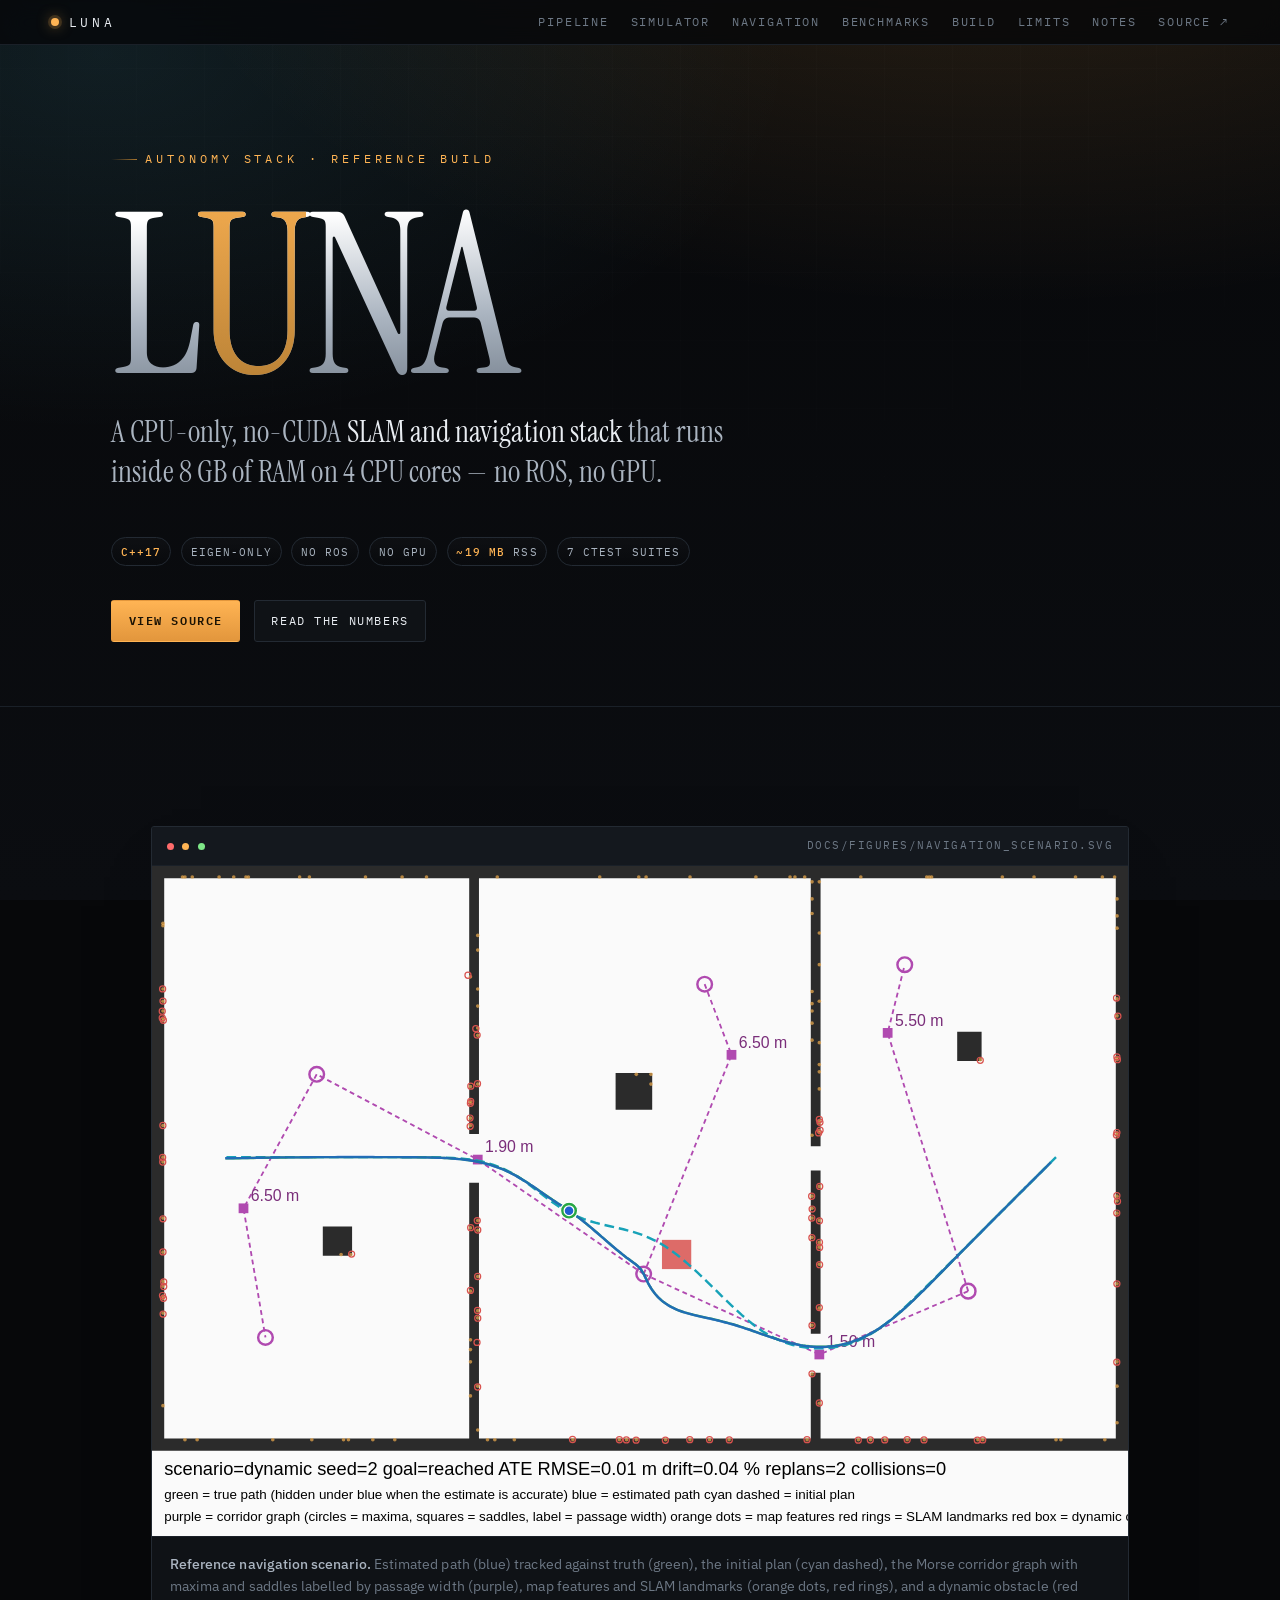
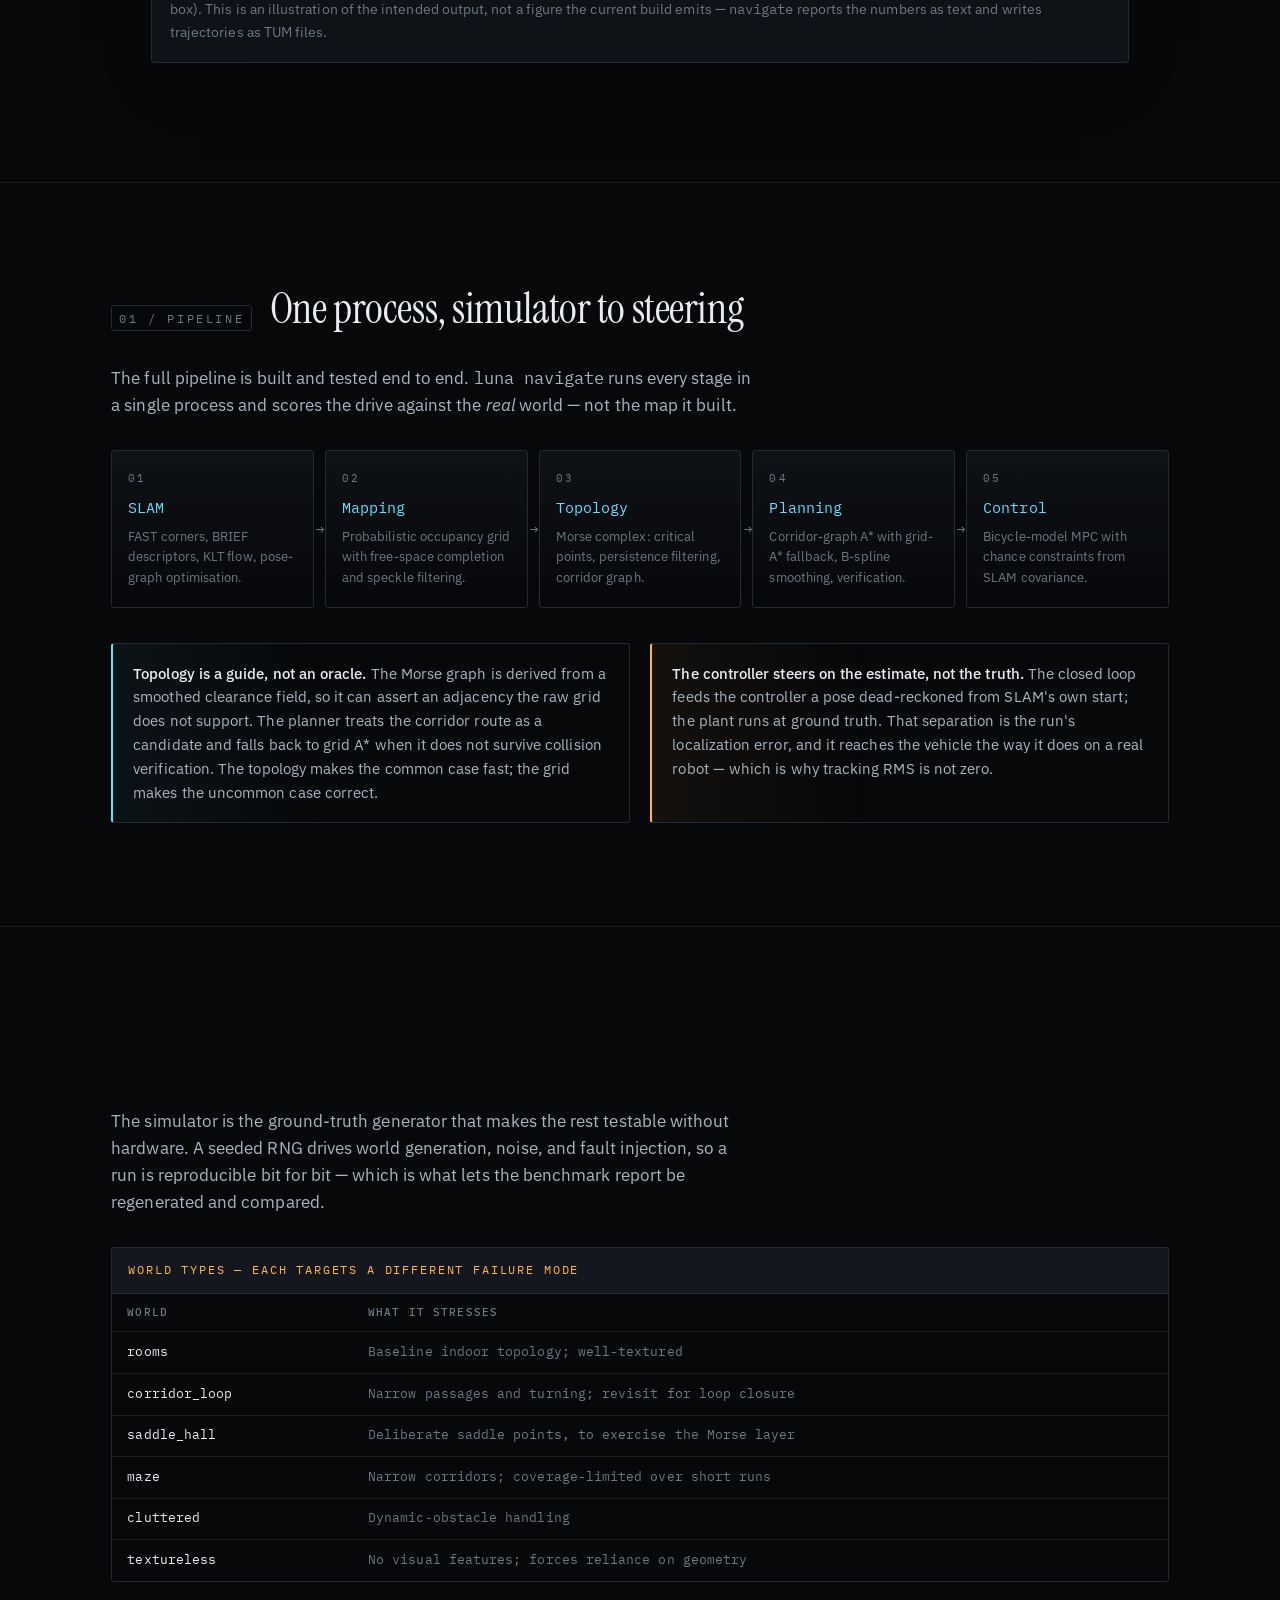
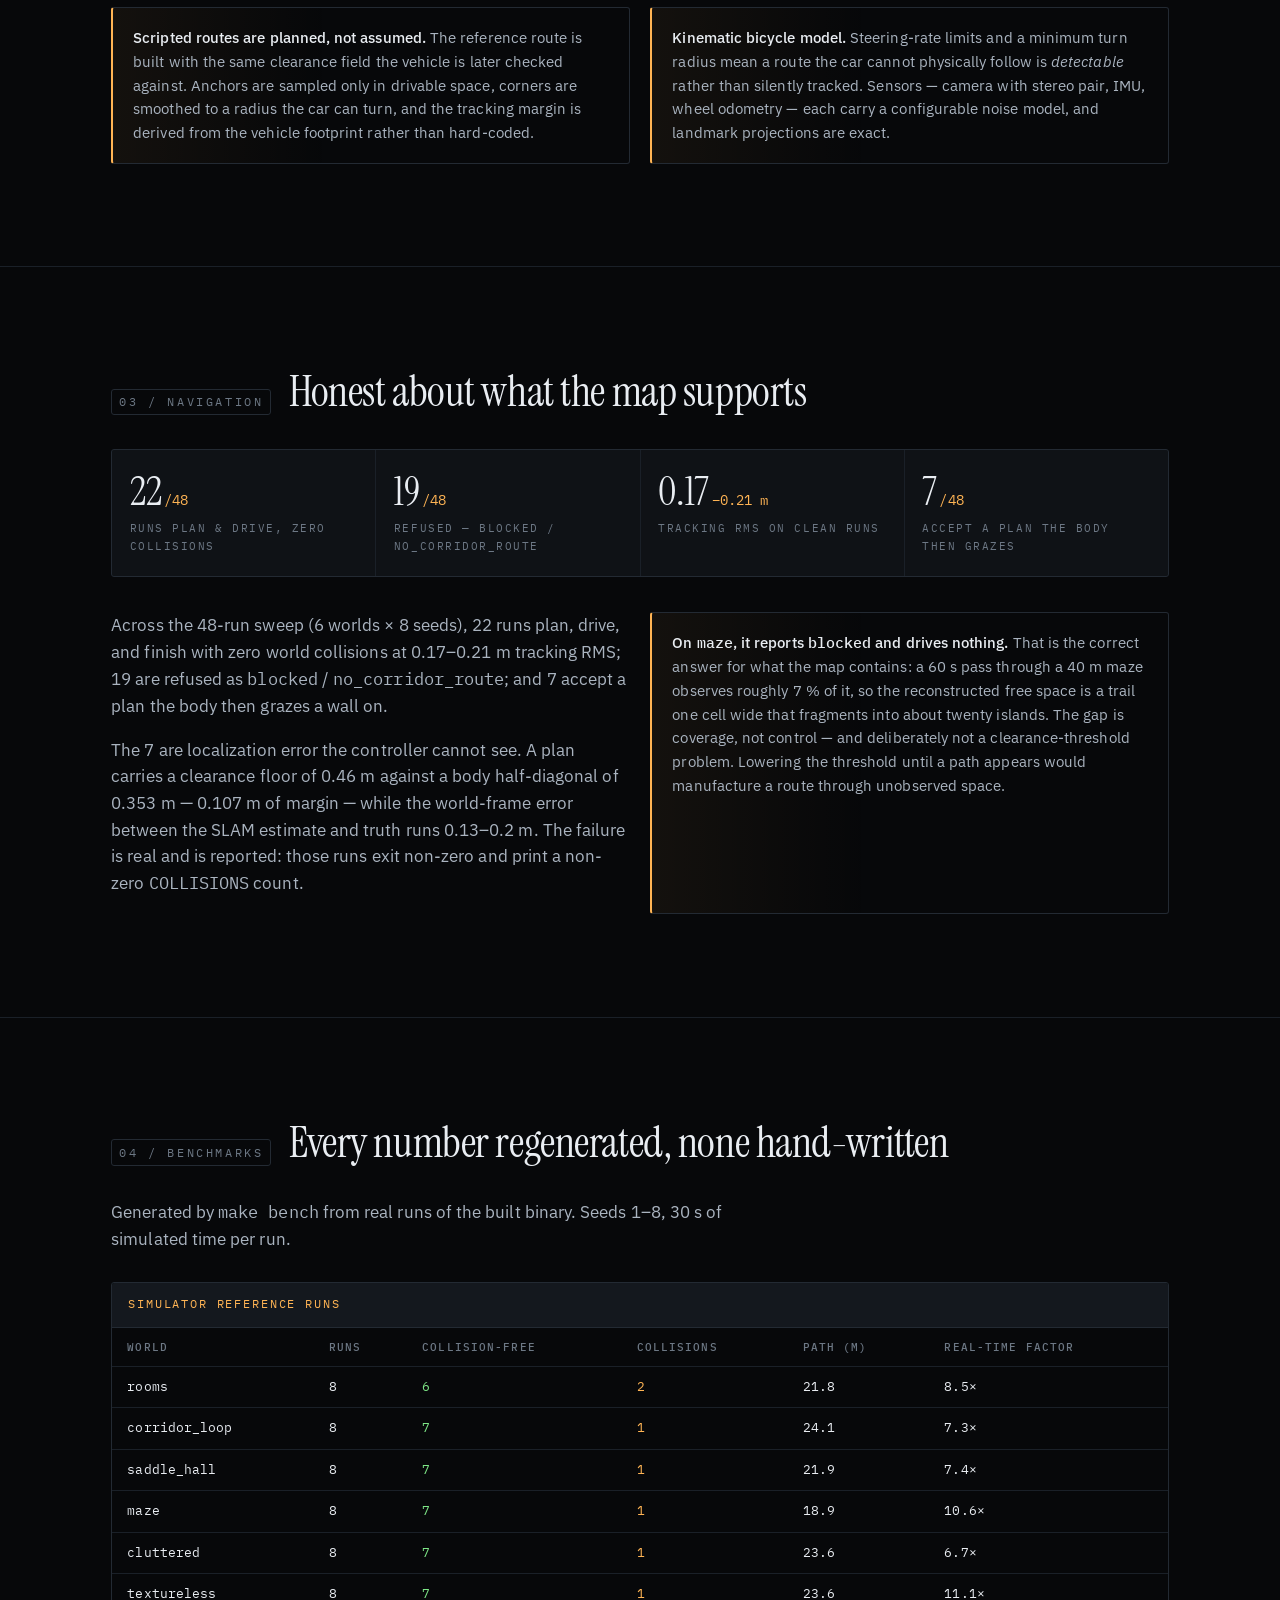
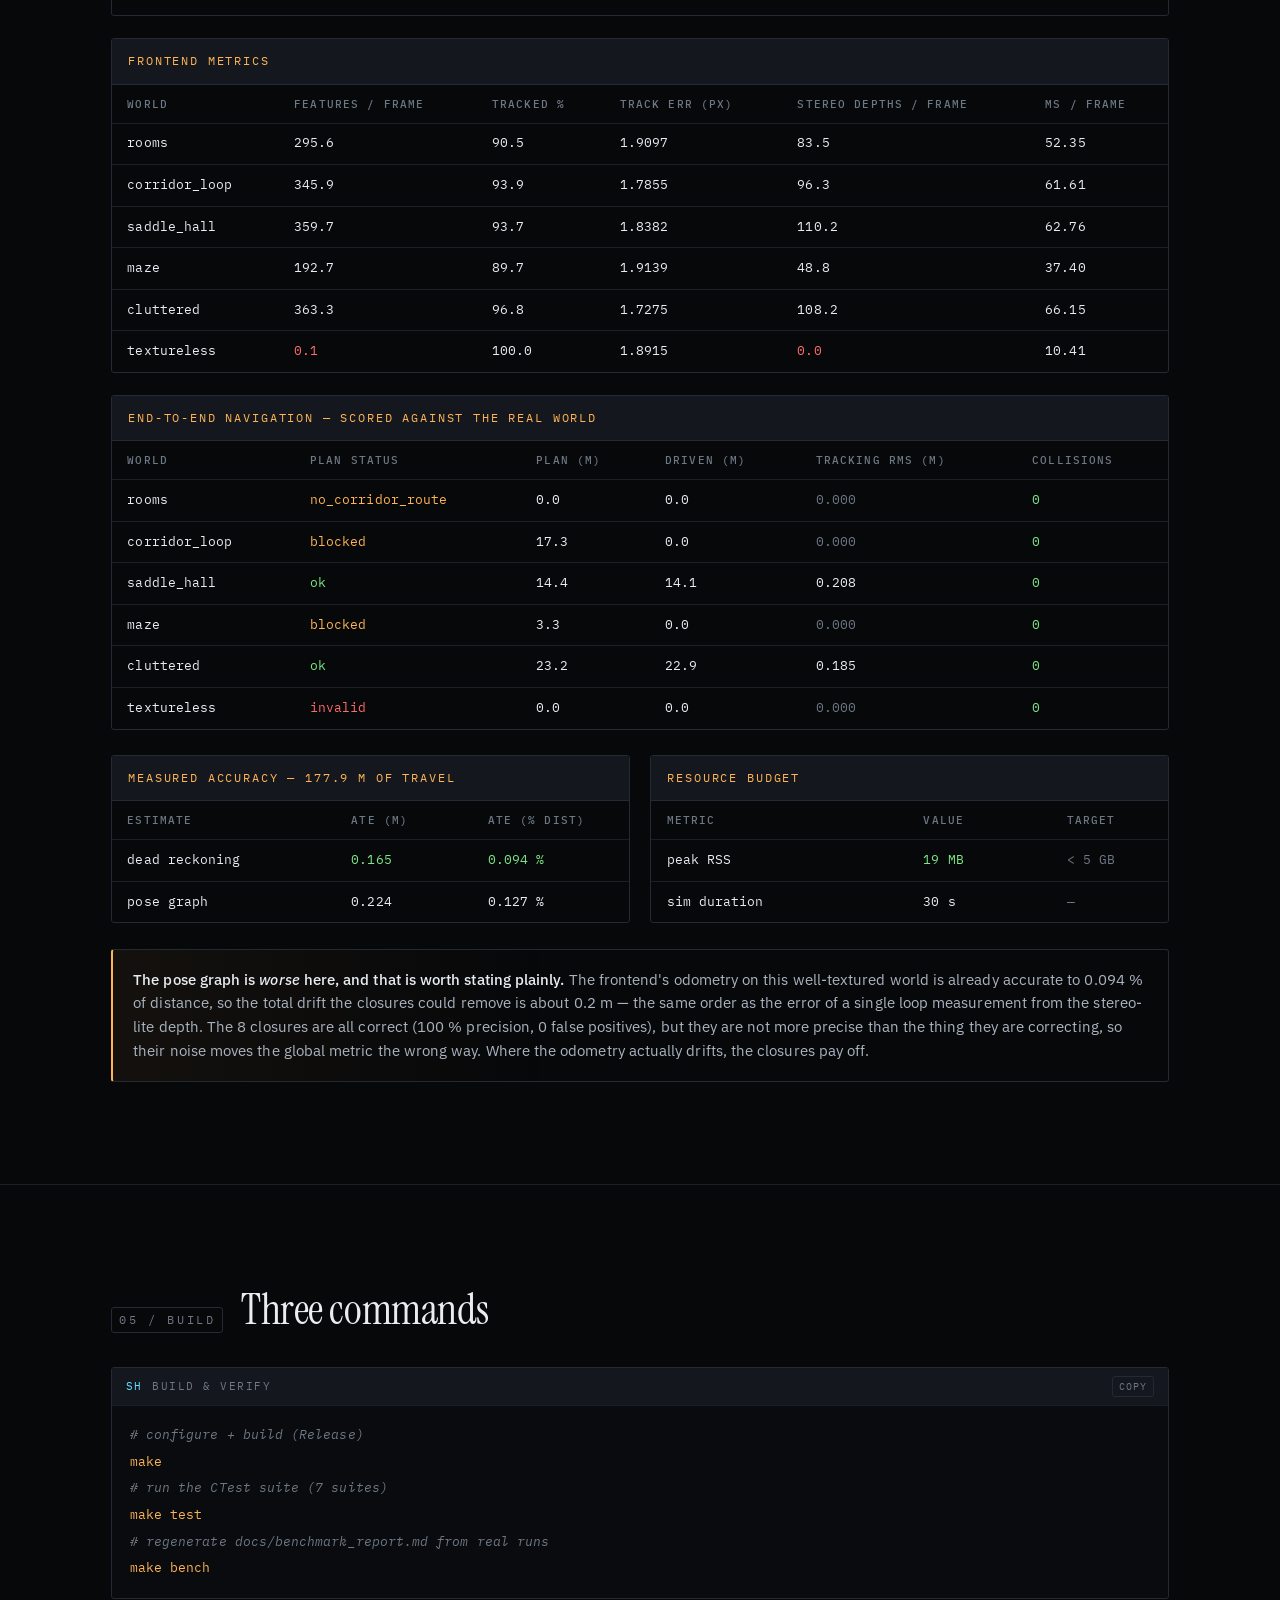
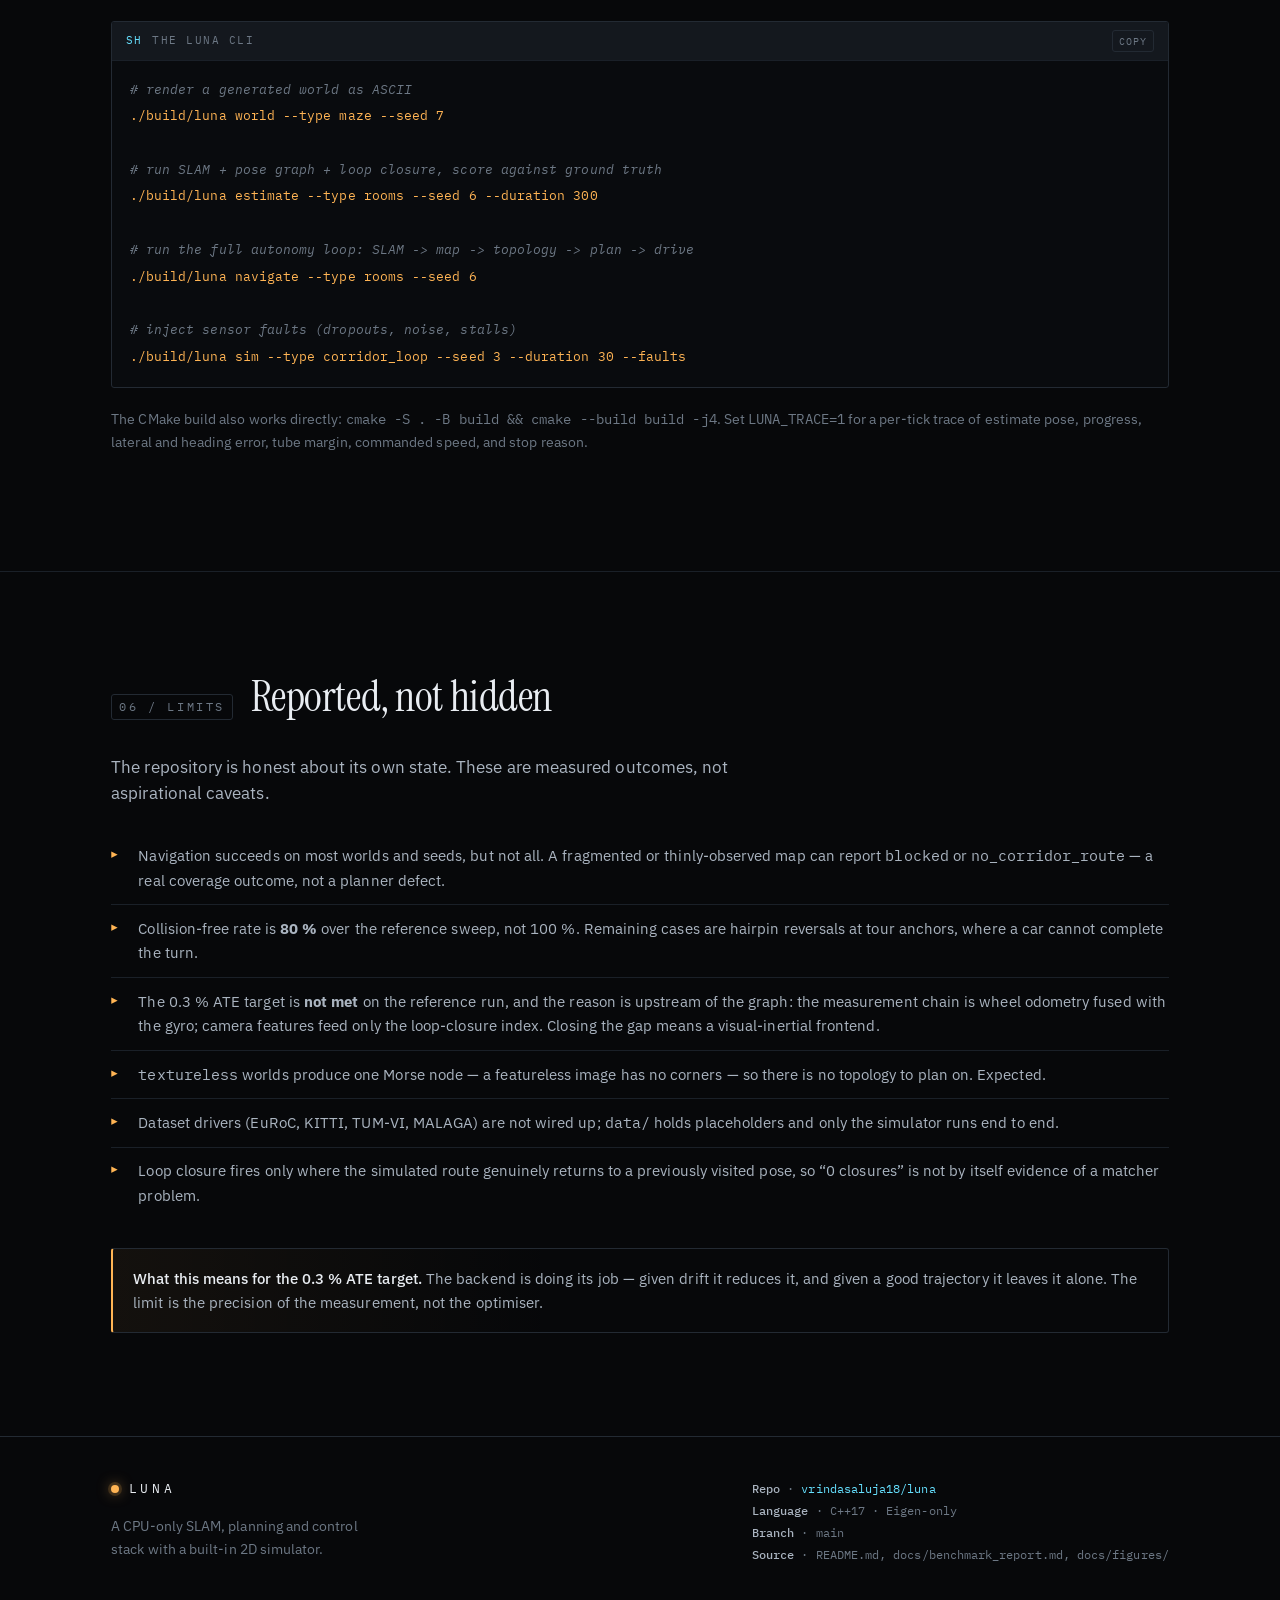
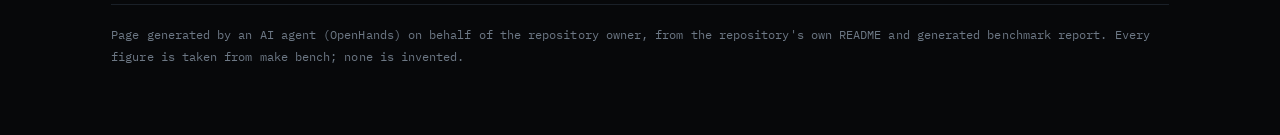
==== commit adcff3b0: "blog: publish the liquid-memory note under /blog Adds the research note as a second page of the proj" ====
--- a/index.html
+++ b/index.html
@@ -26,6 +26,7 @@
     <a href="#benchmarks">Benchmarks</a>
     <a href="#build">Build</a>
     <a href="#limits">Limits</a>
+    <a href="blog/">Notes</a>
     <a href="https://github.com/vrindasaluja18/luna">Source ↗</a>
   </nav>
 </header>
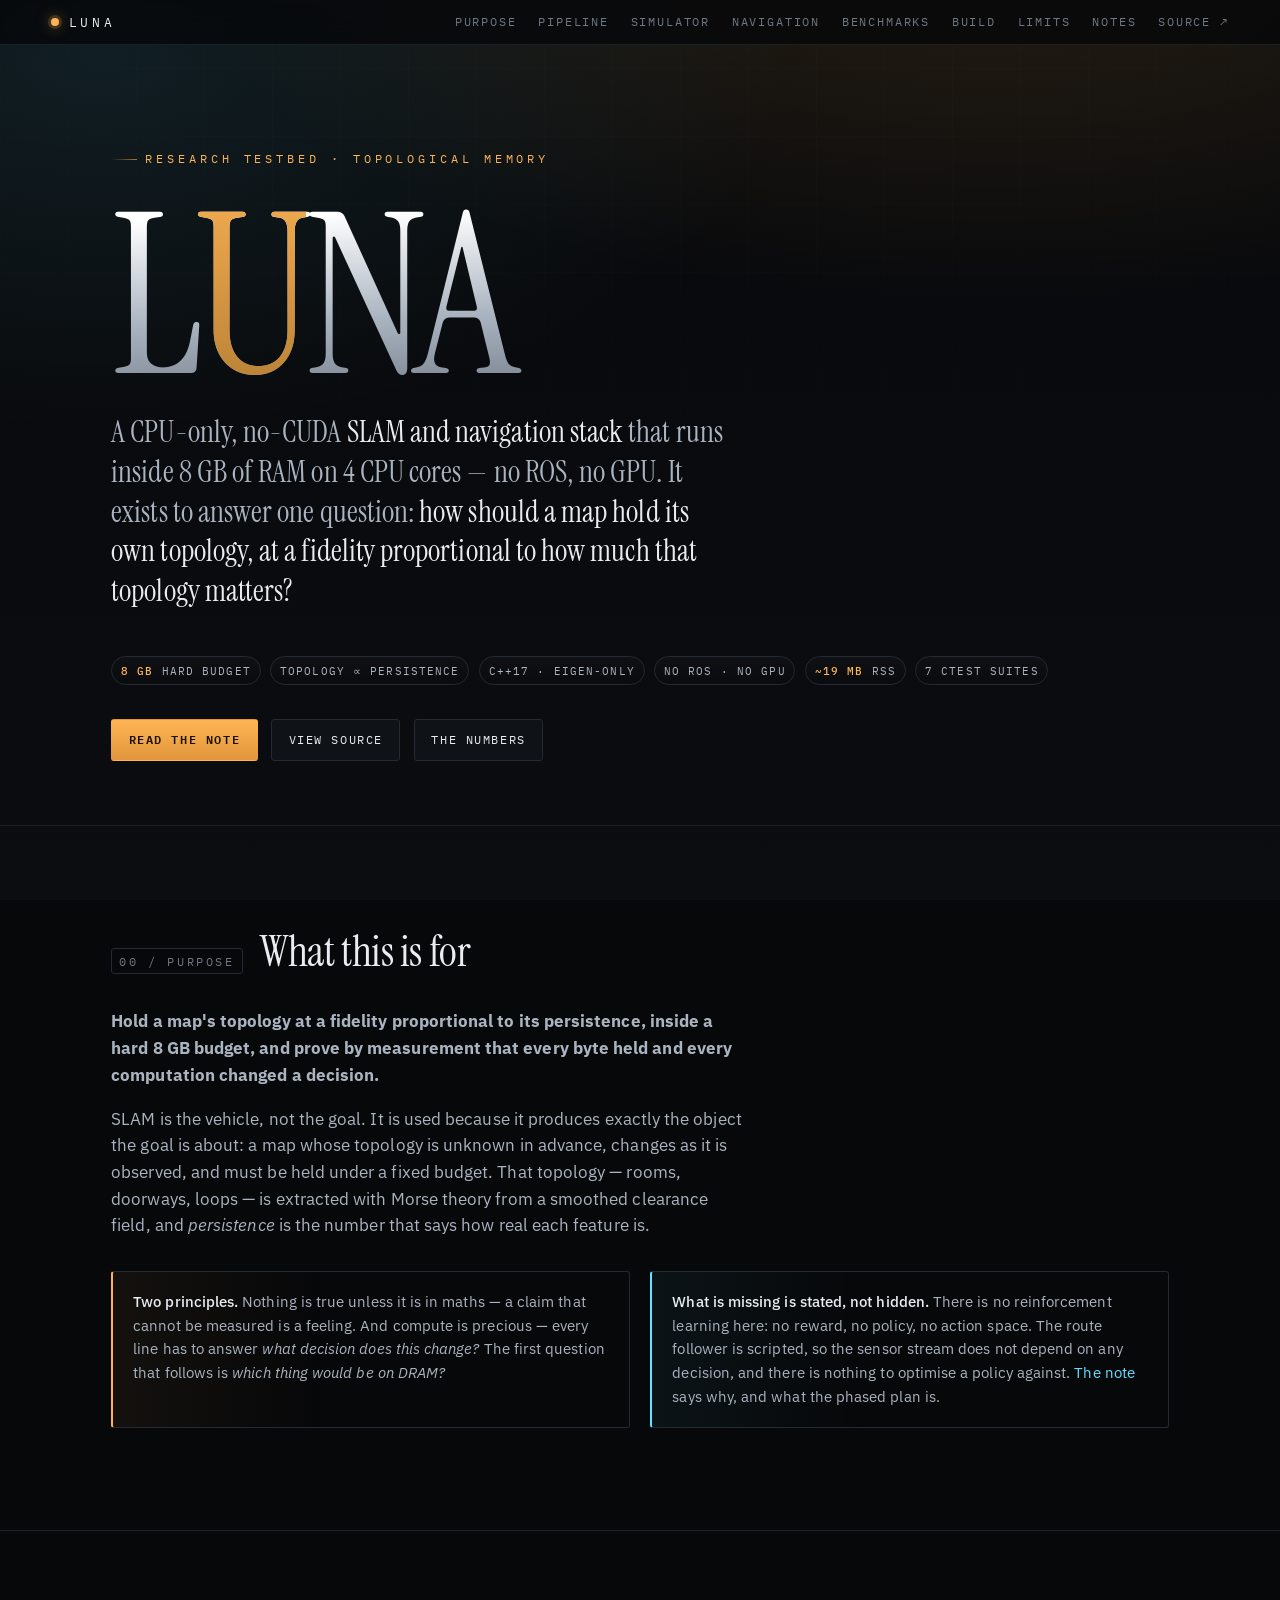
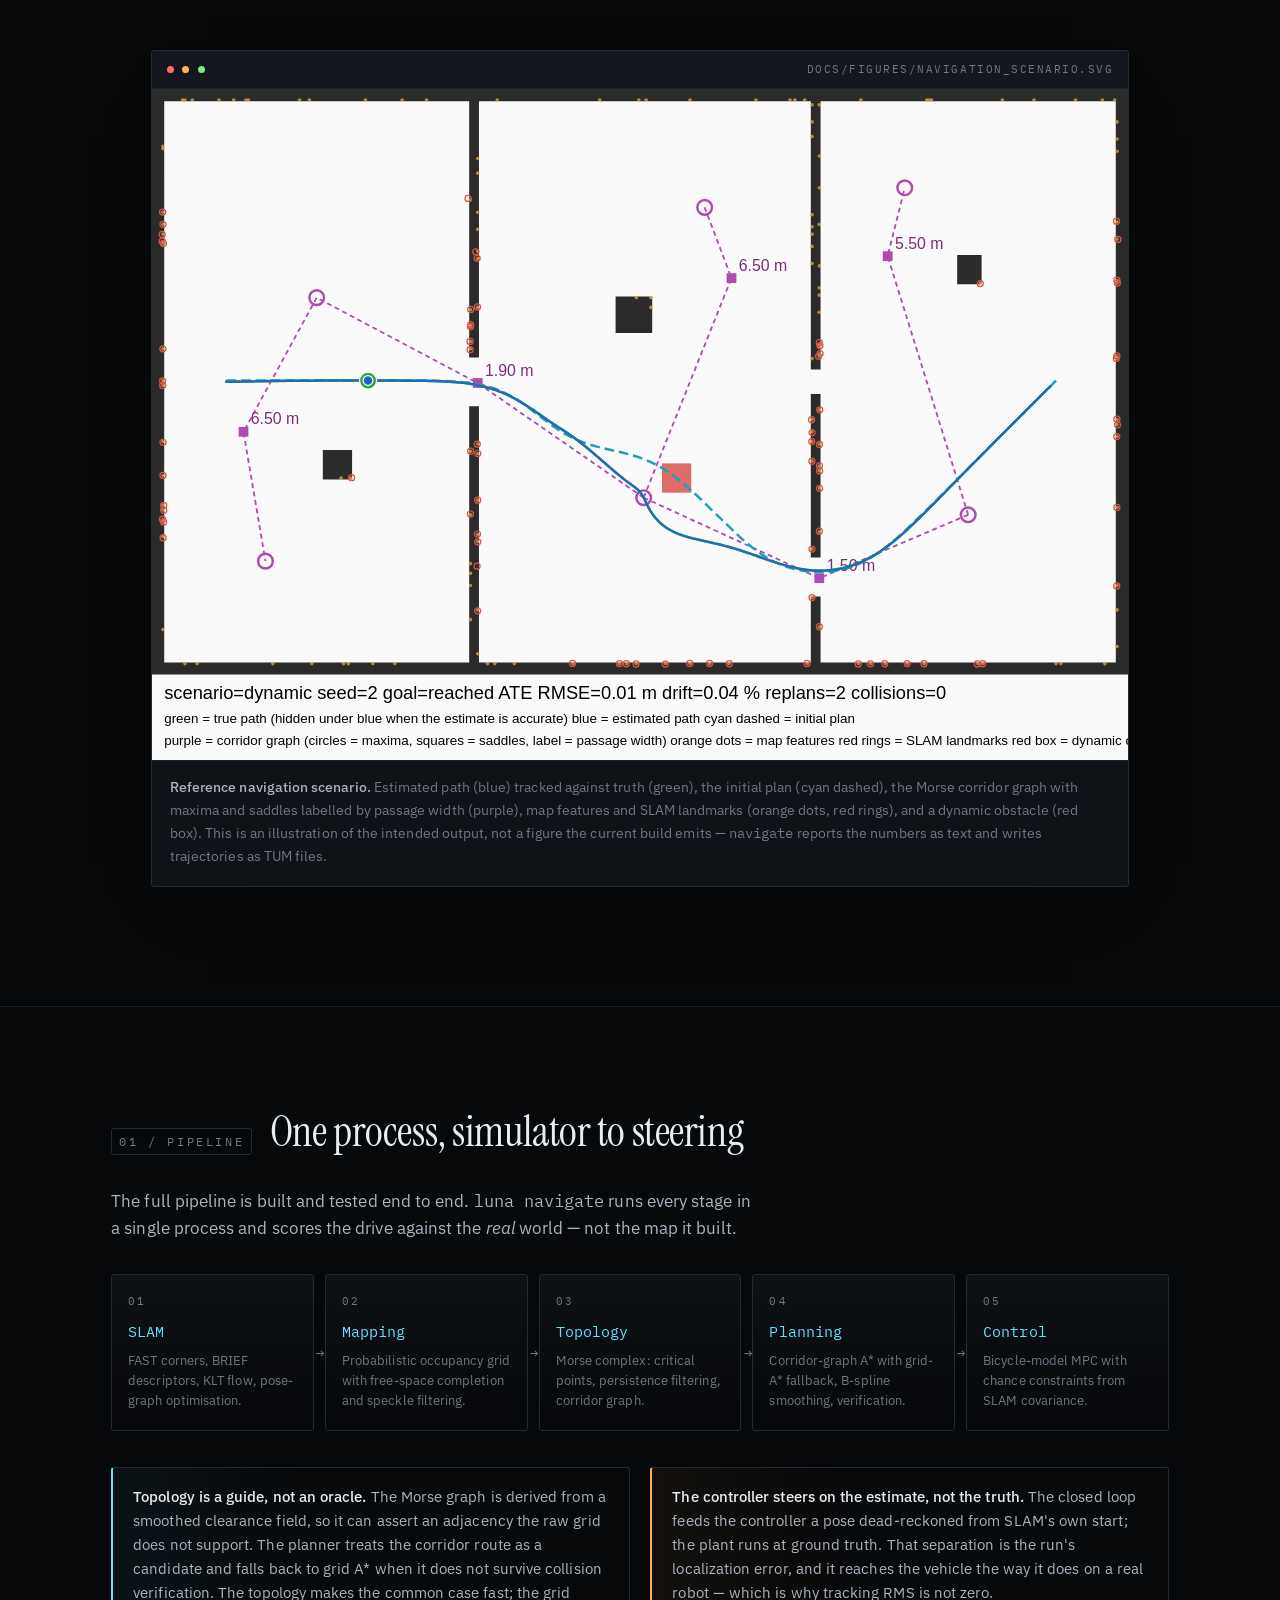
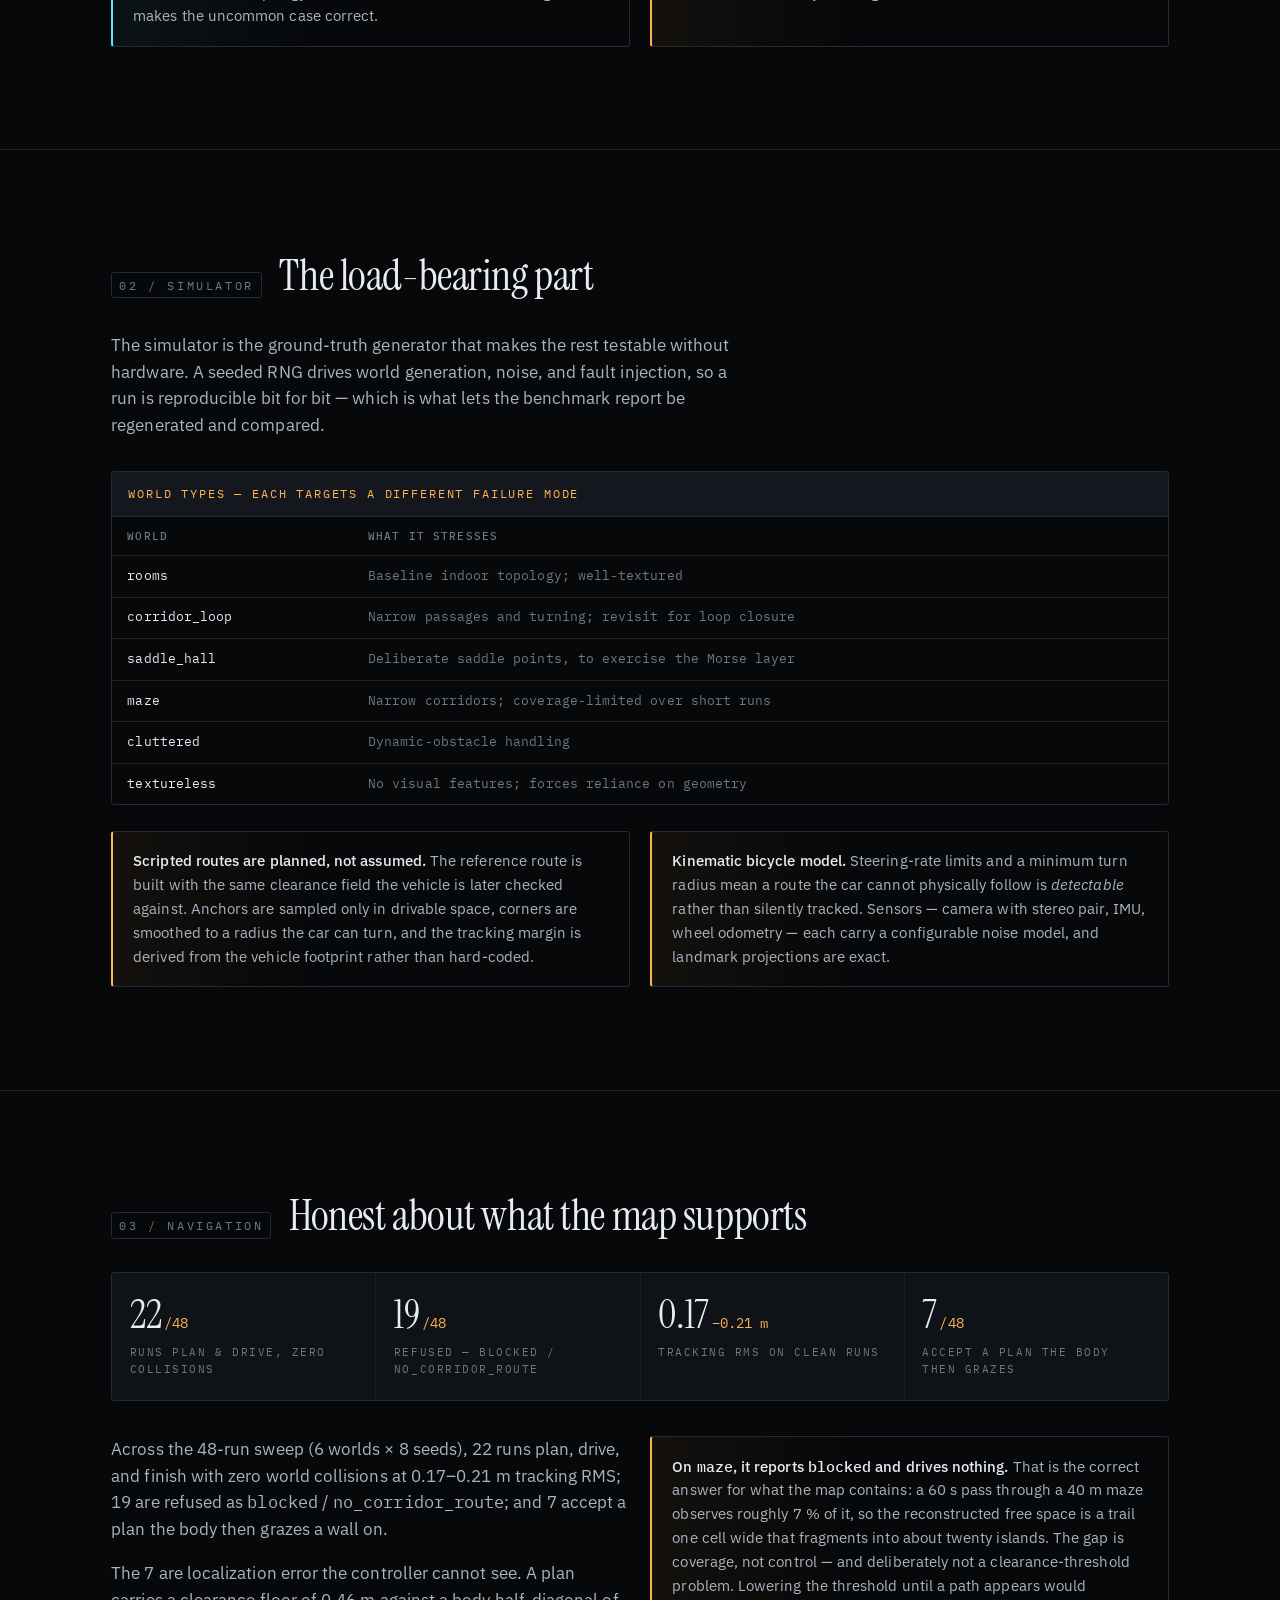
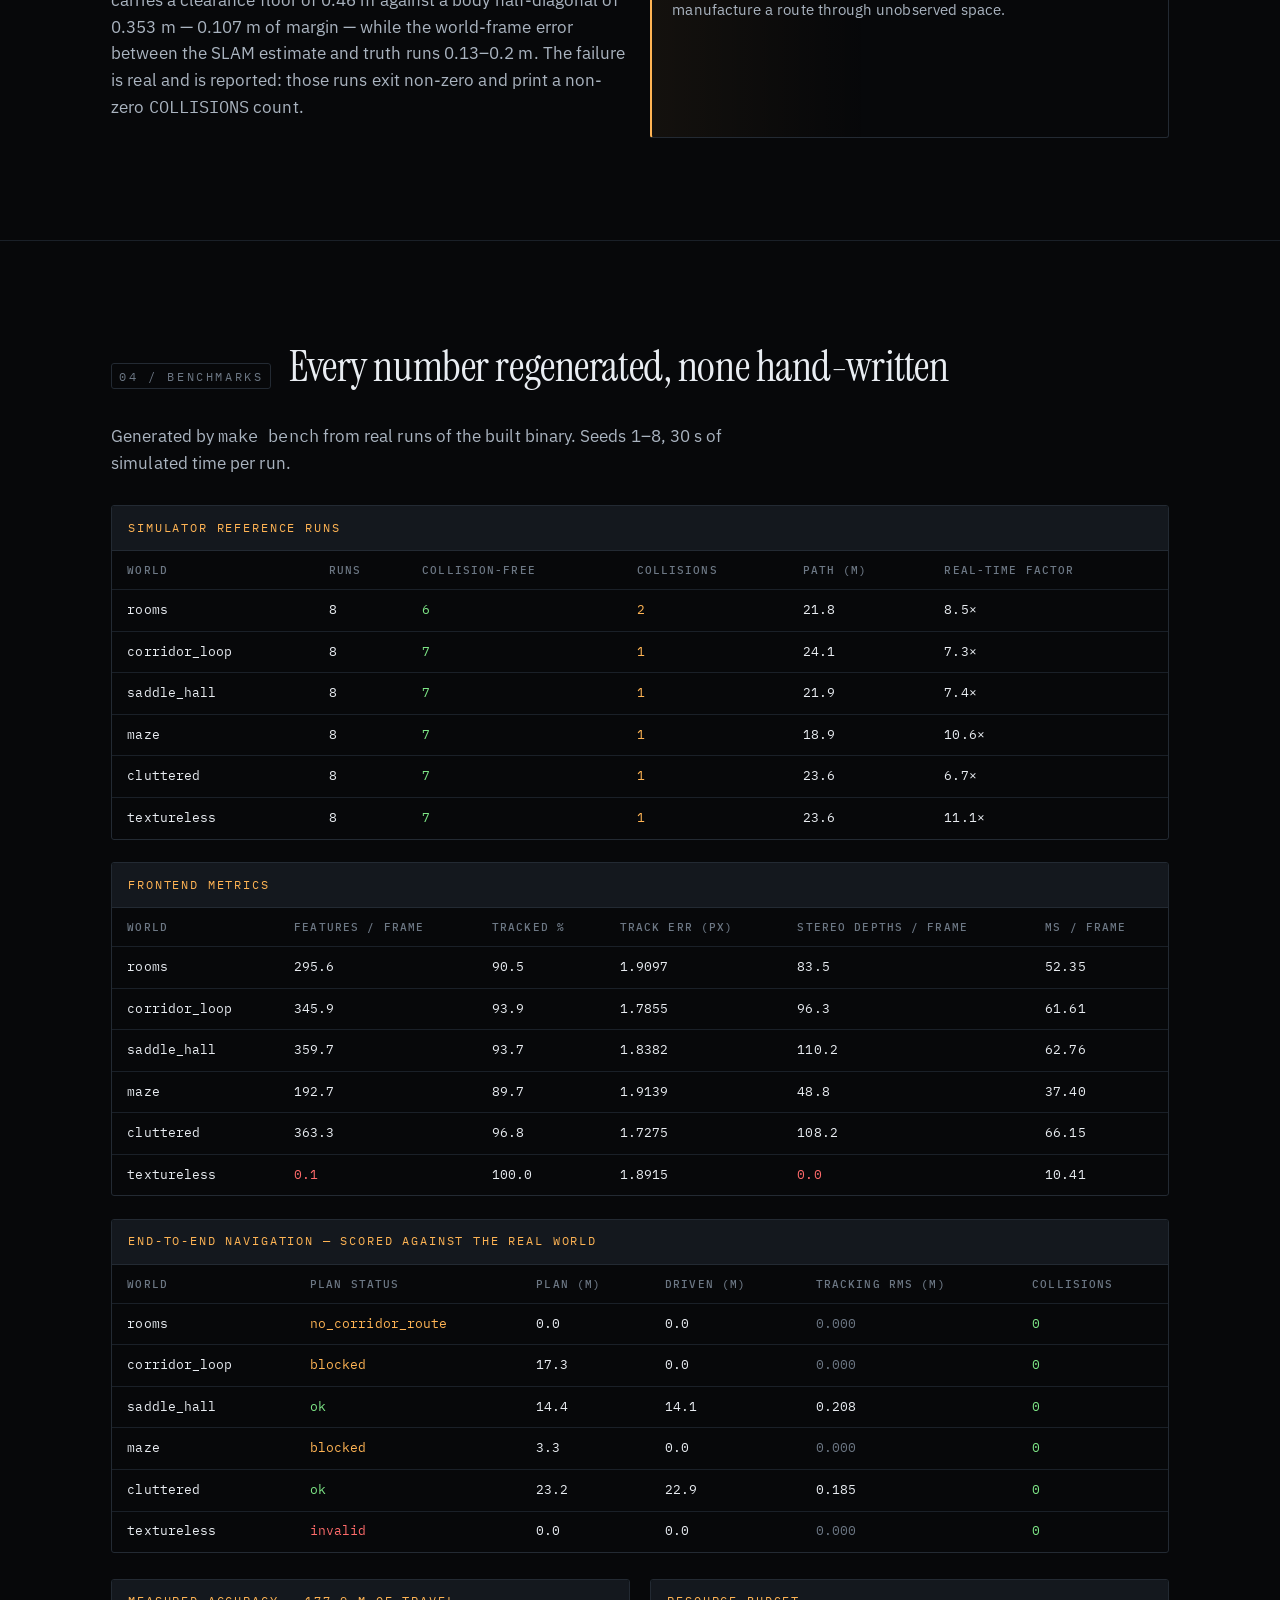
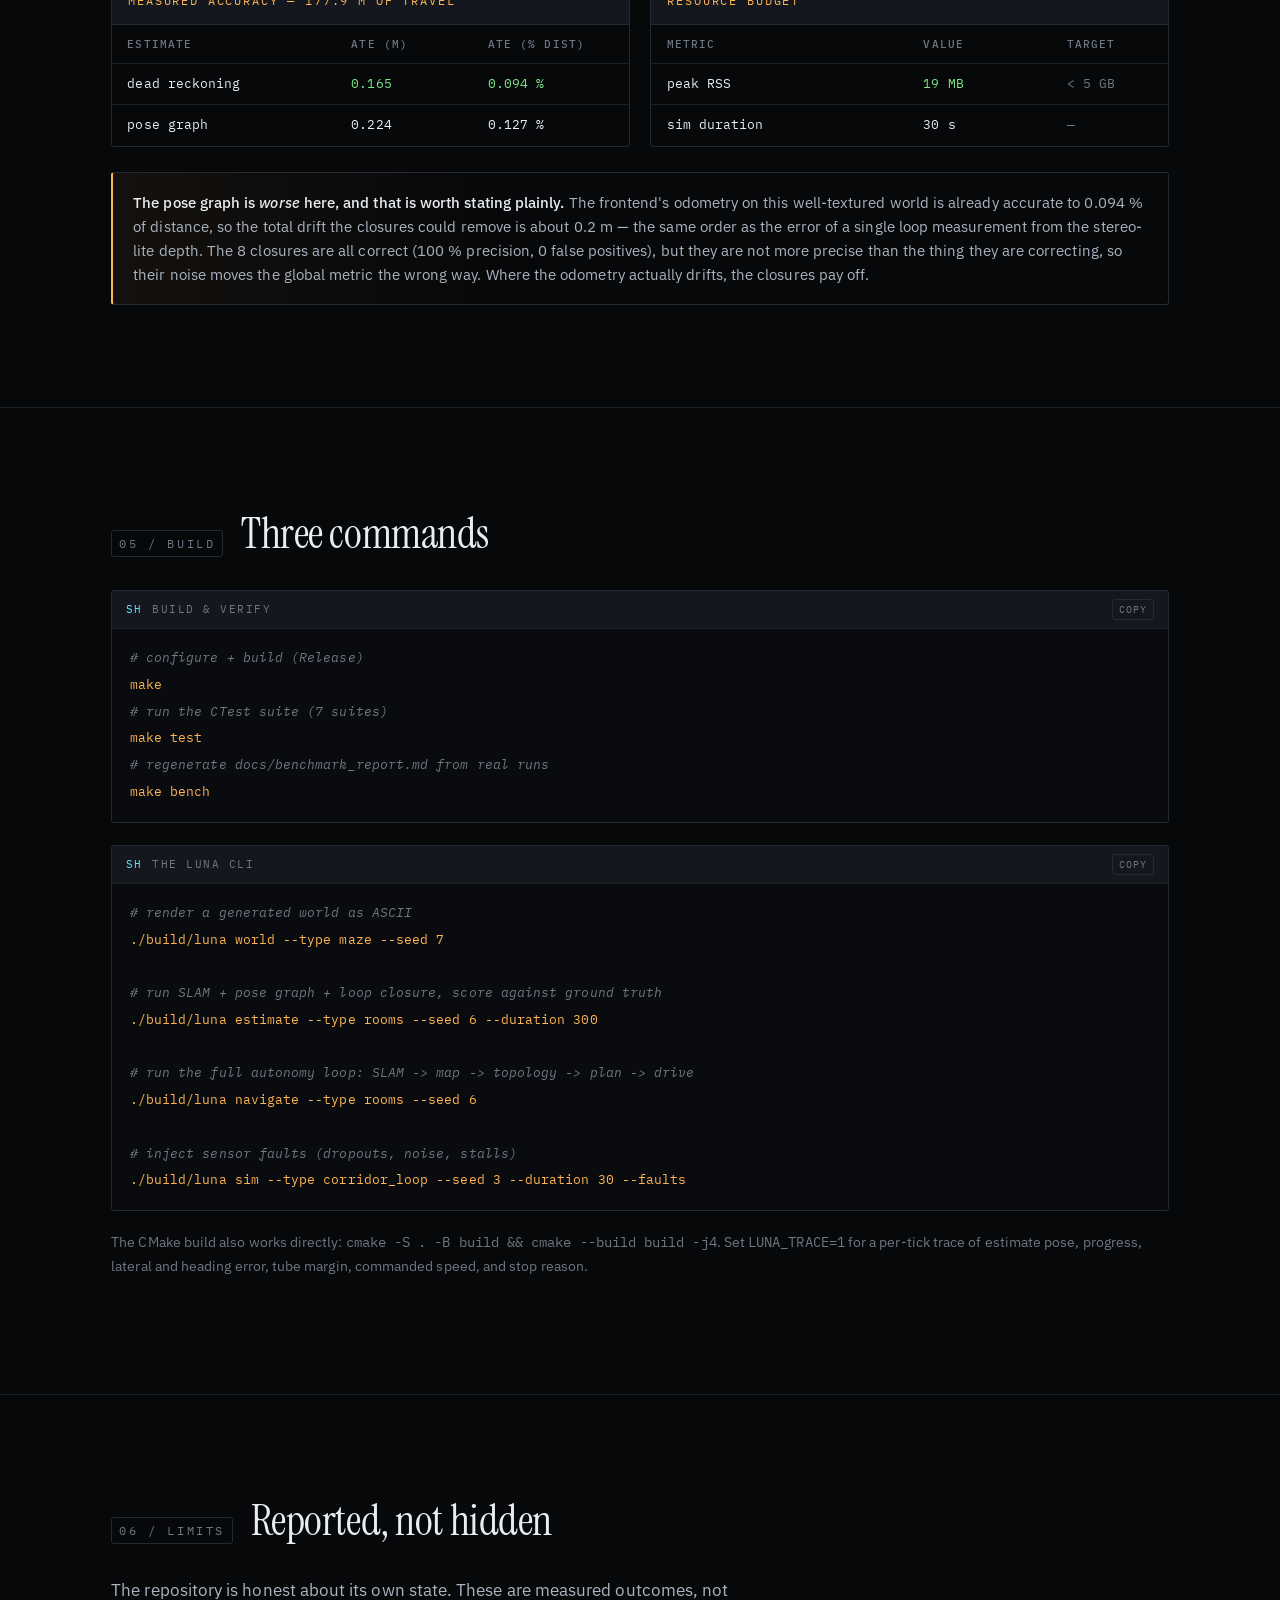
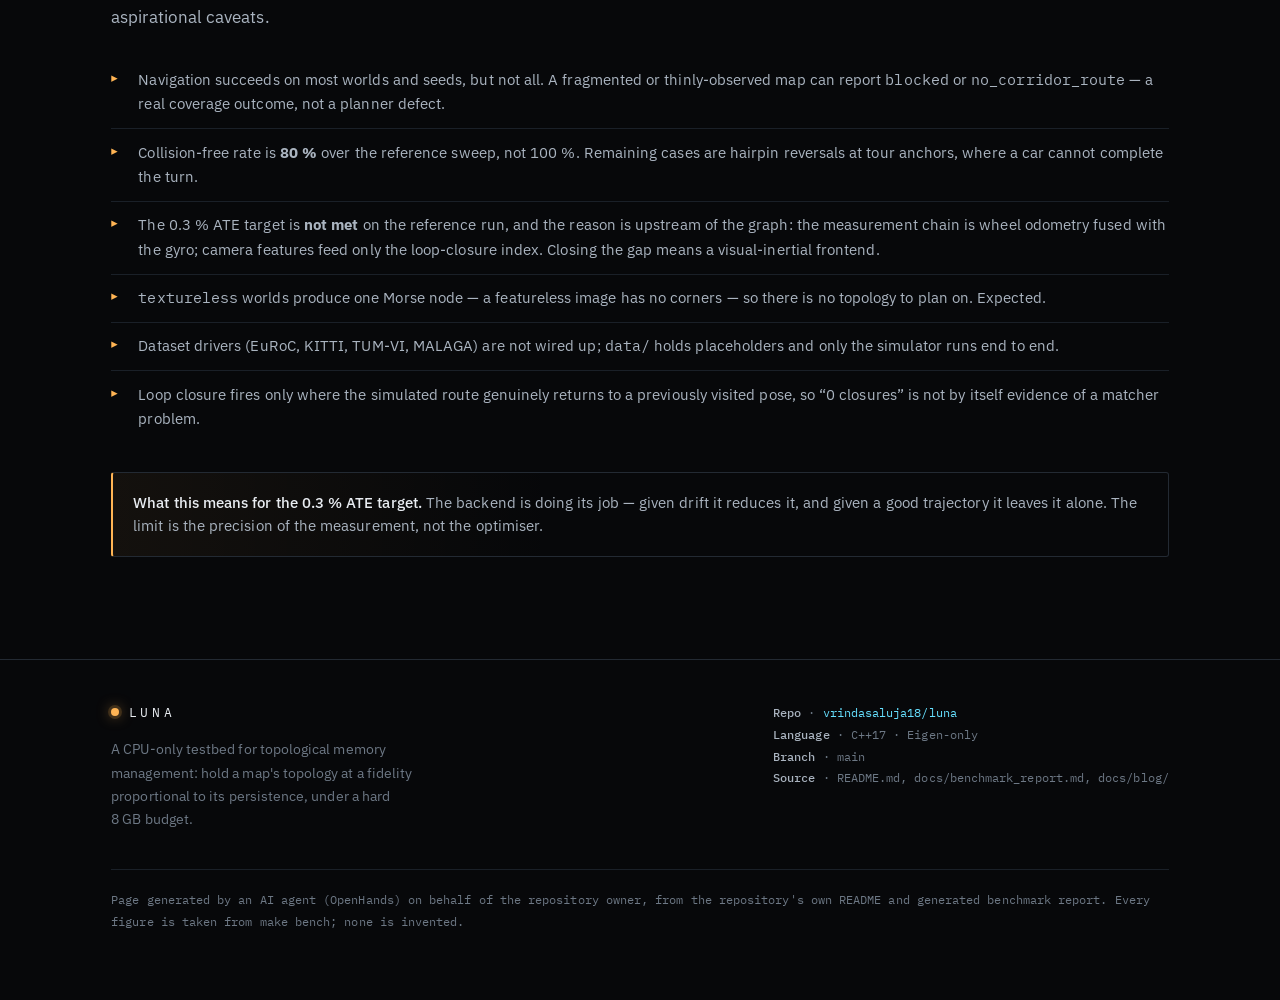
==== commit 469eb9cc: "site: frame the project by purpose, not by product specs The landing page read as a product page: ey" ====
--- a/index.html
+++ b/index.html
@@ -20,6 +20,7 @@
 <header class="topbar">
   <a class="brand" href="#top"><span class="dot" aria-hidden="true"></span>LUNA</a>
   <nav class="topnav" aria-label="Sections">
+    <a href="#purpose">Purpose</a>
     <a href="#pipeline">Pipeline</a>
     <a href="#simulator">Simulator</a>
     <a href="#navigation">Navigation</a>
@@ -36,23 +37,65 @@
   <!-- ============================ HERO ============================ -->
   <section class="hero">
     <div class="wrap">
-      <span class="eyebrow reveal">Autonomy stack · reference build</span>
+      <span class="eyebrow reveal">Research testbed · topological memory</span>
       <h1 class="hero-mark reveal">L<span class="glow">U</span>NA</h1>
       <p class="hero-lede reveal">
         A CPU-only, no-CUDA <b>SLAM and navigation stack</b> that runs inside
-        8&nbsp;GB of RAM on 4 CPU cores — no ROS, no GPU.
+        8&nbsp;GB of RAM on 4 CPU cores — no ROS, no GPU. It exists to answer
+        one question: <b>how should a map hold its own topology, at a fidelity
+        proportional to how much that topology matters?</b>
       </p>
       <div class="chips reveal">
-        <span class="chip"><b>C++17</b></span>
-        <span class="chip">Eigen-only</span>
-        <span class="chip">no&nbsp;ROS</span>
-        <span class="chip">no&nbsp;GPU</span>
+        <span class="chip"><b>8&nbsp;GB</b>&nbsp;hard&nbsp;budget</span>
+        <span class="chip">topology&nbsp;∝&nbsp;persistence</span>
+        <span class="chip">C++17 &middot; Eigen-only</span>
+        <span class="chip">no&nbsp;ROS &middot; no&nbsp;GPU</span>
         <span class="chip"><b>~19&nbsp;MB</b>&nbsp;RSS</span>
         <span class="chip">7&nbsp;CTest&nbsp;suites</span>
       </div>
       <div class="cta reveal">
-        <a class="btn primary" href="https://github.com/vrindasaluja18/luna">View source</a>
-        <a class="btn" href="#benchmarks">Read the numbers</a>
+        <a class="btn primary" href="blog/">Read the note</a>
+        <a class="btn" href="https://github.com/vrindasaluja18/luna">View source</a>
+        <a class="btn" href="#benchmarks">The numbers</a>
+      </div>
+    </div>
+  </section>
+
+  <!-- ============================ PURPOSE ============================ -->
+  <section id="purpose">
+    <div class="wrap">
+      <div class="sec-head reveal">
+        <span class="sec-num">00 / PURPOSE</span>
+        <h2 class="sec-title">What this is for</h2>
+      </div>
+
+      <p class="reveal" style="max-width:64ch;color:var(--ink-2)">
+        <b>Hold a map's topology at a fidelity proportional to its persistence, inside a hard
+        8&nbsp;GB budget, and prove by measurement that every byte held and every computation
+        changed a decision.</b>
+      </p>
+
+      <p class="reveal" style="max-width:64ch;color:var(--ink-2)">
+        SLAM is the vehicle, not the goal. It is used because it produces exactly the object the
+        goal is about: a map whose topology is unknown in advance, changes as it is observed, and
+        must be held under a fixed budget. That topology — rooms, doorways, loops — is
+        extracted with Morse theory from a smoothed clearance field, and <em>persistence</em> is
+        the number that says how real each feature is.
+      </p>
+
+      <div class="grid-2" style="margin-top:2rem">
+        <div class="note reveal">
+          <b>Two principles.</b> Nothing is true unless it is in maths — a claim that cannot be
+          measured is a feeling. And compute is precious — every line has to answer
+          <em>what decision does this change?</em> The first question that follows is
+          <em>which thing would be on DRAM?</em>
+        </div>
+        <div class="note cyan reveal">
+          <b>What is missing is stated, not hidden.</b> There is no reinforcement learning here: no
+          reward, no policy, no action space. The route follower is scripted, so the sensor stream
+          does not depend on any decision, and there is nothing to optimise a policy against.
+          <a href="blog/">The note</a> says why, and what the phased plan is.
+        </div>
       </div>
     </div>
   </section>
@@ -389,15 +432,16 @@
     <div class="foot-row">
       <div>
         <div class="brand" style="margin-bottom:.9rem"><span class="dot" aria-hidden="true"></span>LUNA</div>
-        <p style="max-width:34ch;color:var(--ink-3);font-size:.9rem;margin:0">
-          A CPU-only SLAM, planning and control stack with a built-in 2D simulator.
+        <p style="max-width:38ch;color:var(--ink-3);font-size:.9rem;margin:0">
+          A CPU-only testbed for topological memory management: hold a map's topology at a
+          fidelity proportional to its persistence, under a hard 8&nbsp;GB budget.
         </p>
       </div>
       <div class="foot-meta">
         <div><b>Repo</b> · <a href="https://github.com/vrindasaluja18/luna">vrindasaluja18/luna</a></div>
         <div><b>Language</b> · C++17 · Eigen-only</div>
         <div><b>Branch</b> · main</div>
-        <div><b>Source</b> · README.md, docs/benchmark_report.md, docs/figures/</div>
+        <div><b>Source</b> · README.md, docs/benchmark_report.md, docs/blog/</div>
       </div>
     </div>
     <p class="foot-meta" style="margin-top:2.4rem;border-top:1px solid var(--line-soft);padding-top:1.2rem">
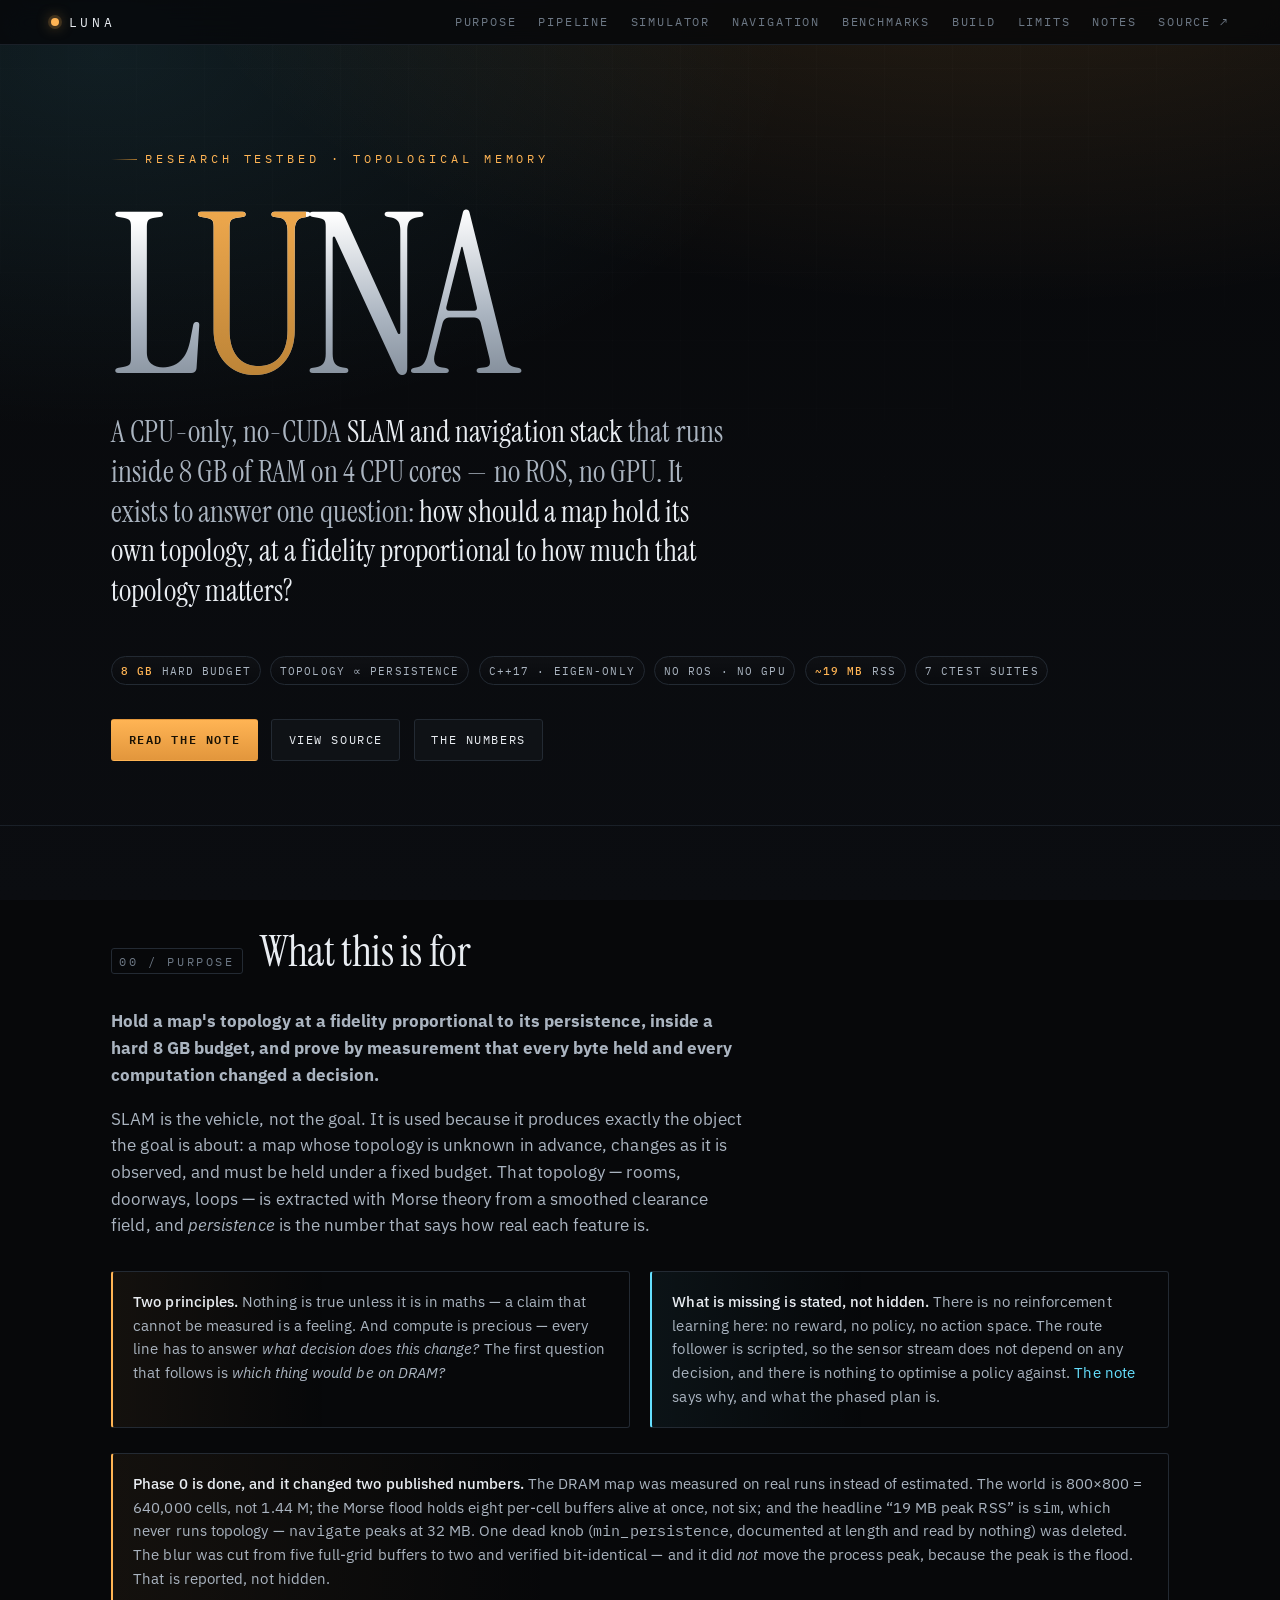
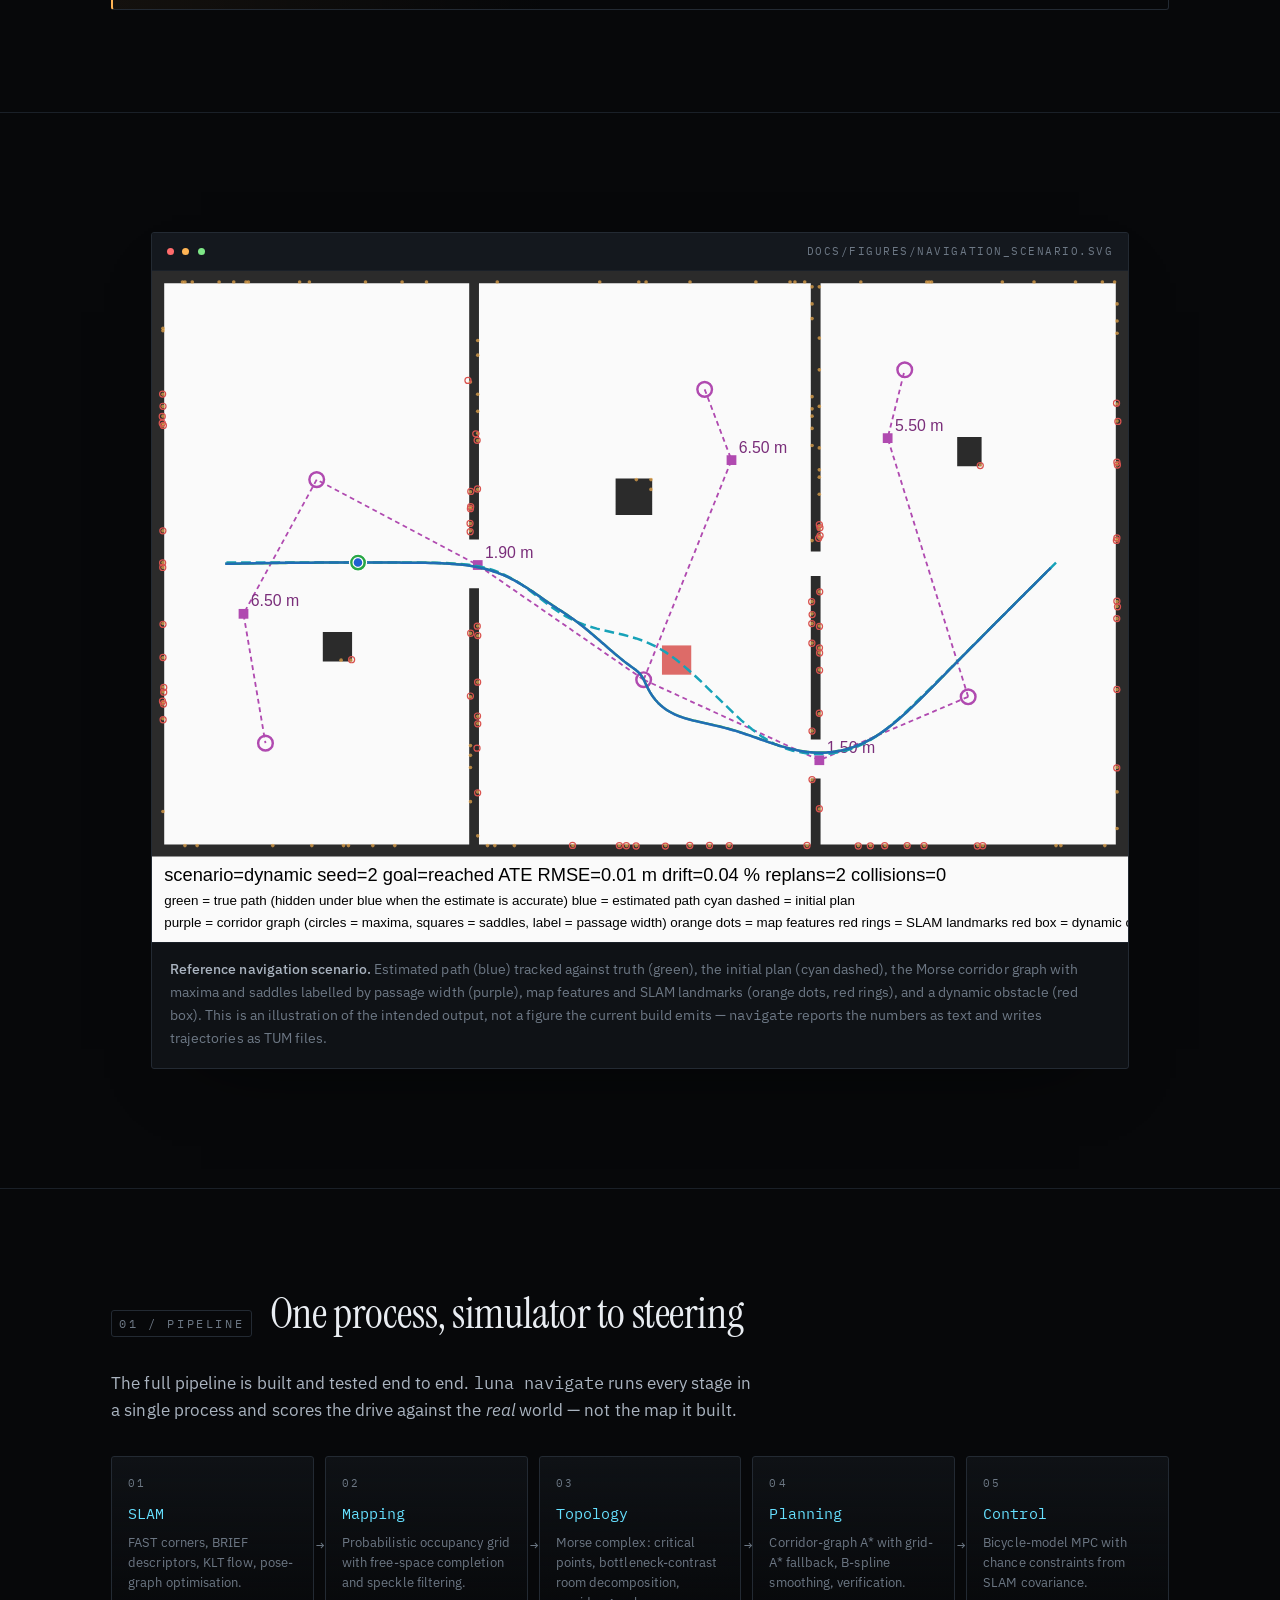
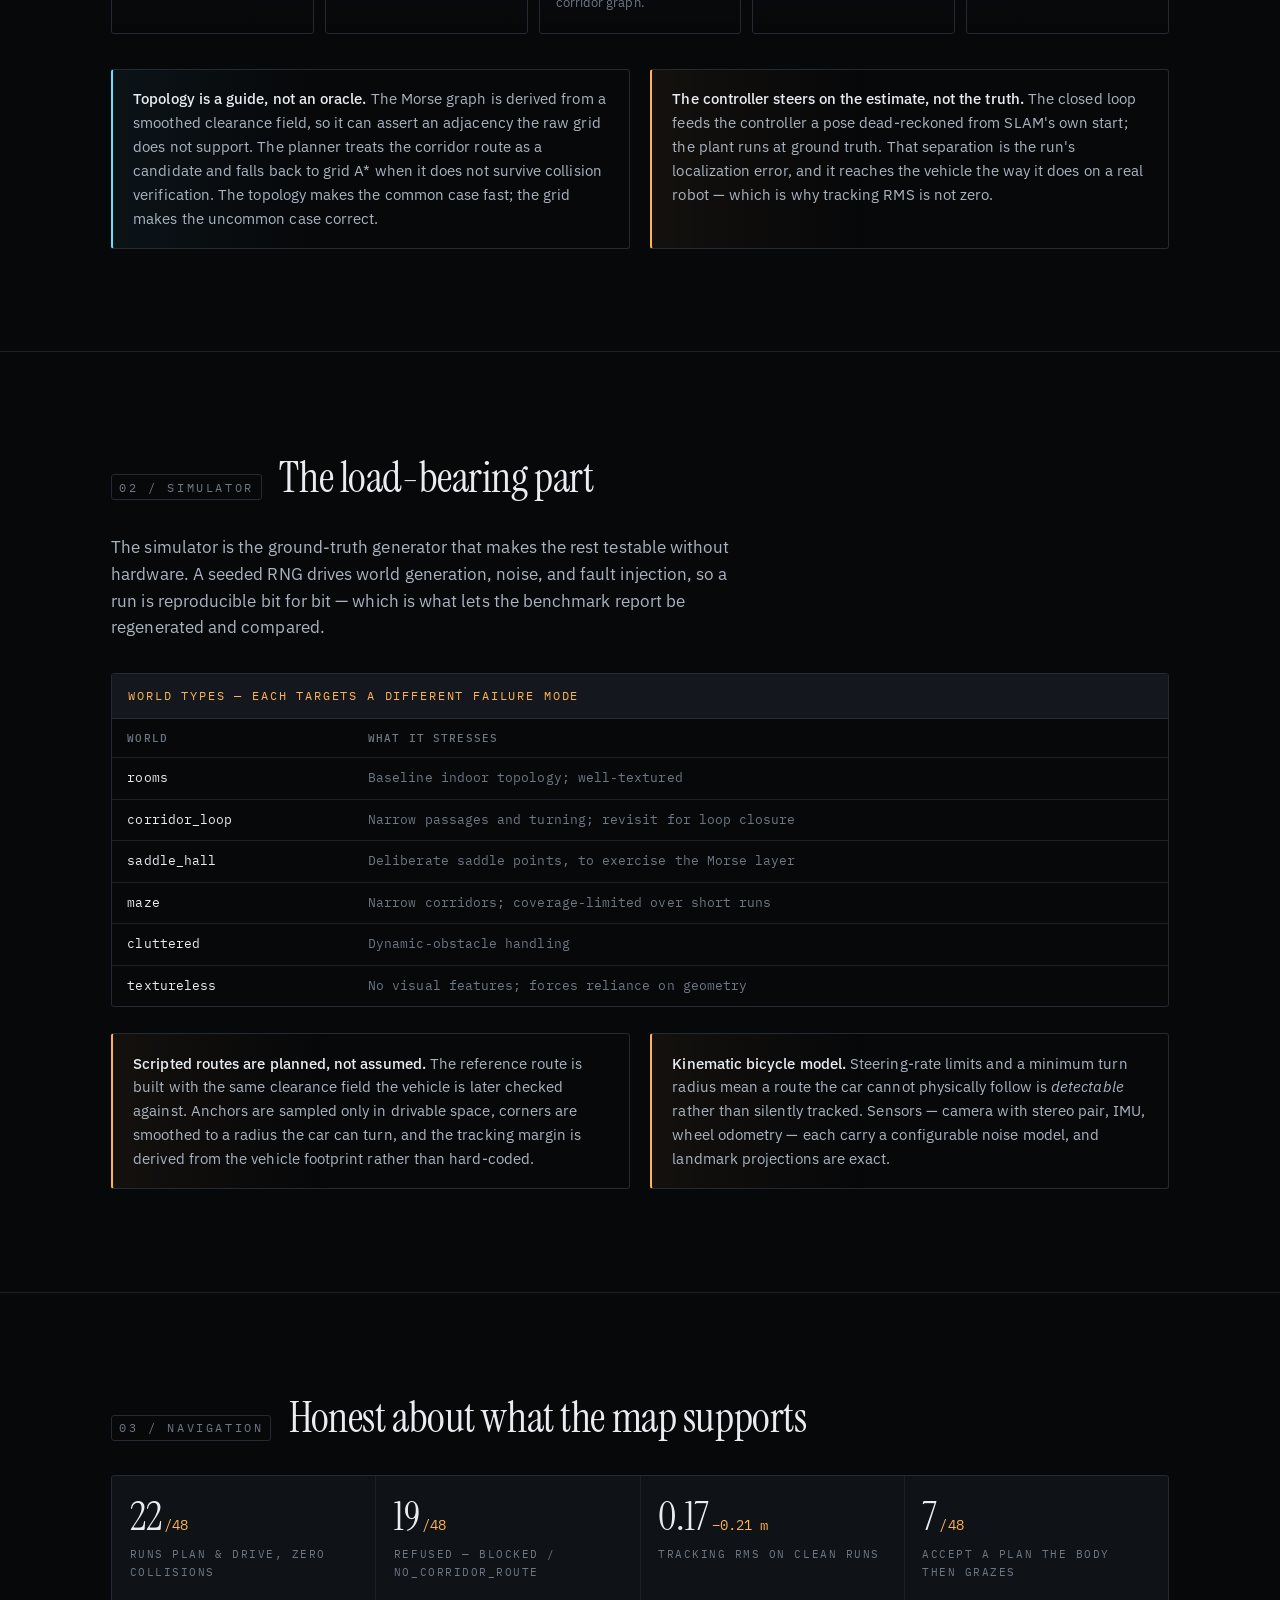
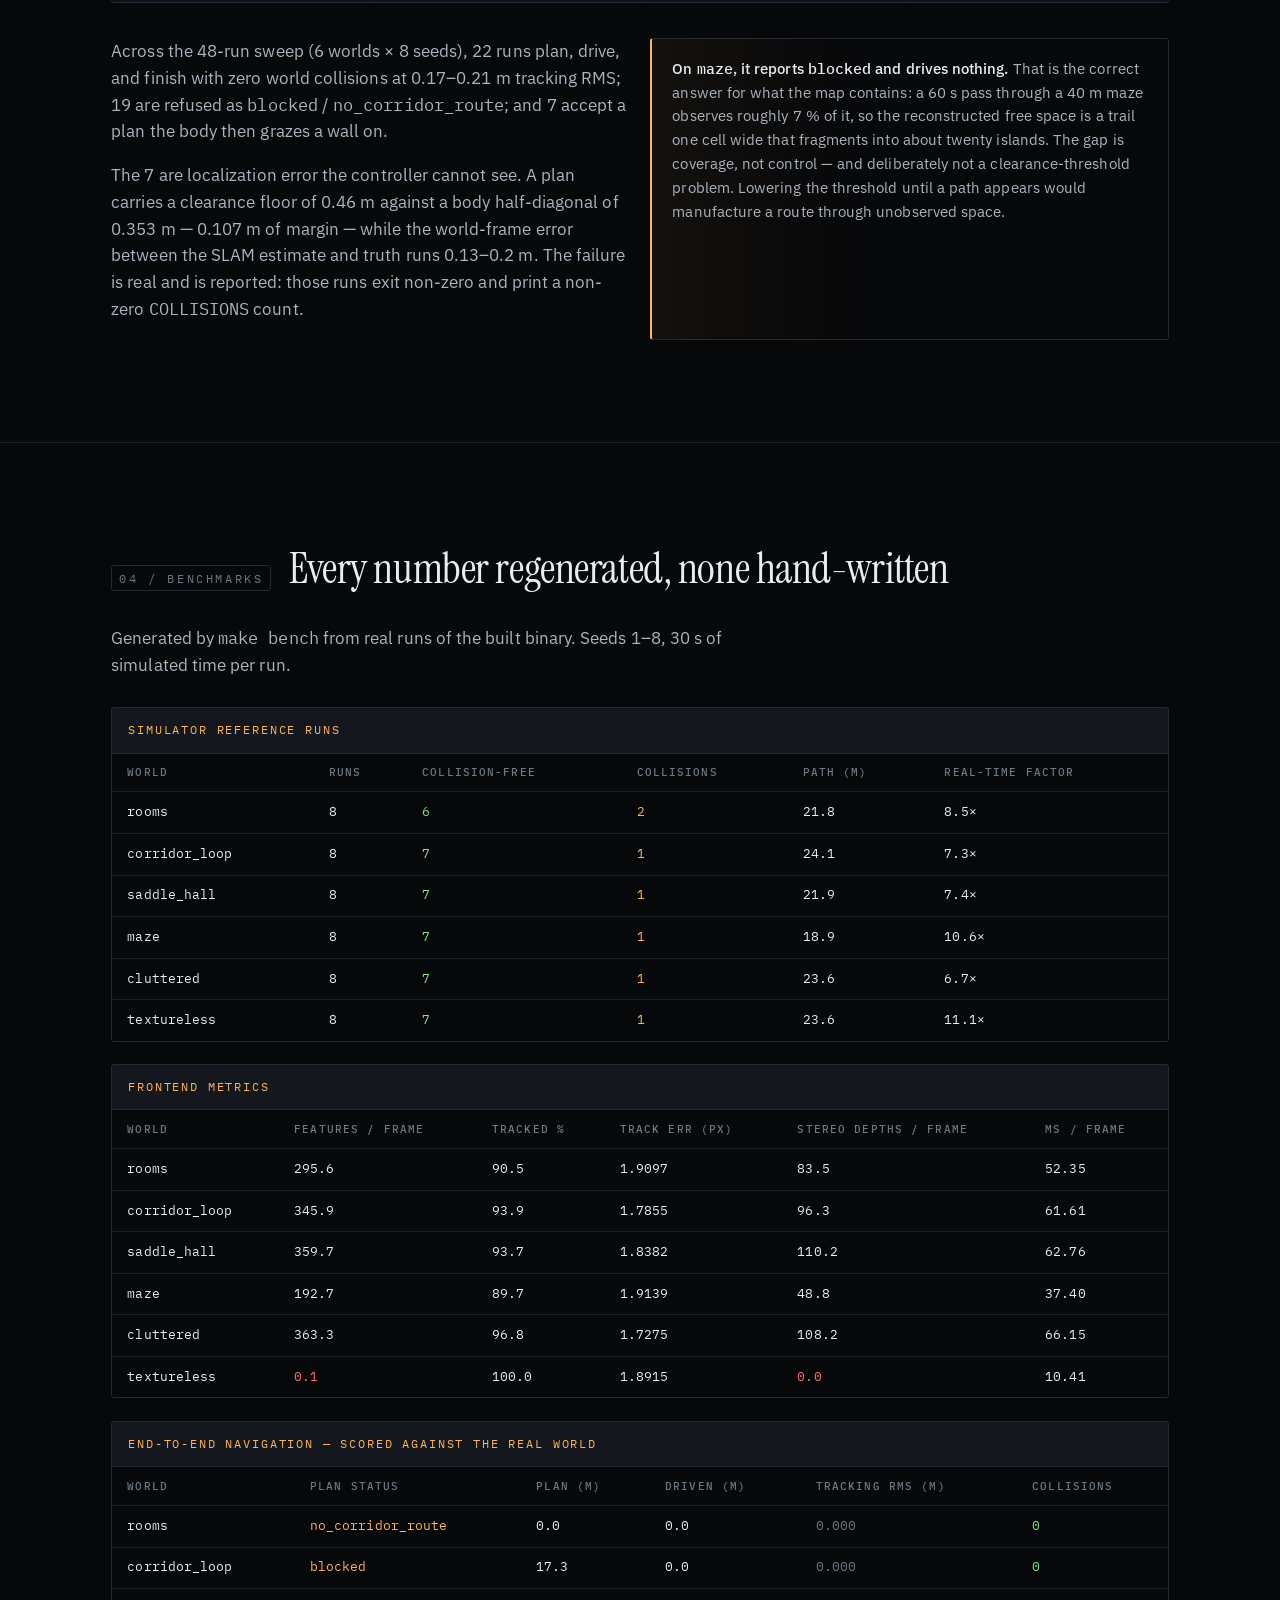
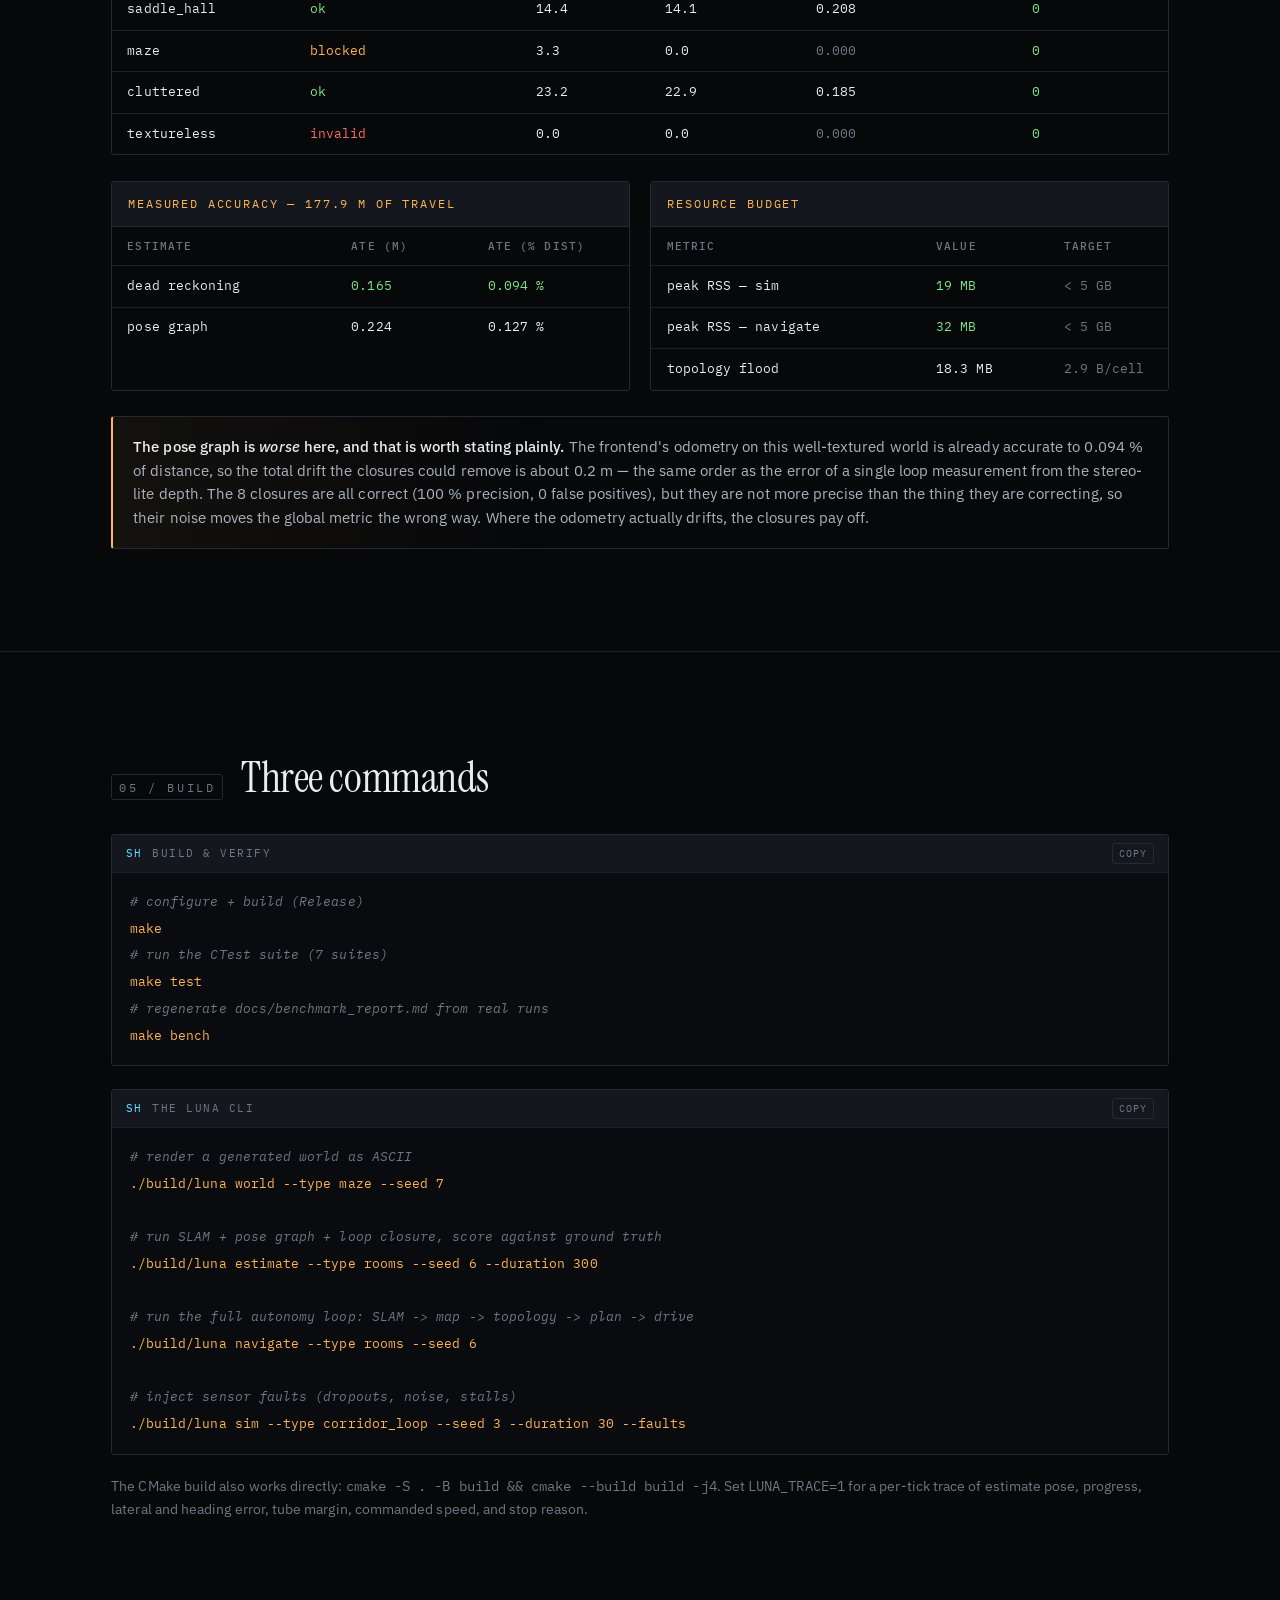
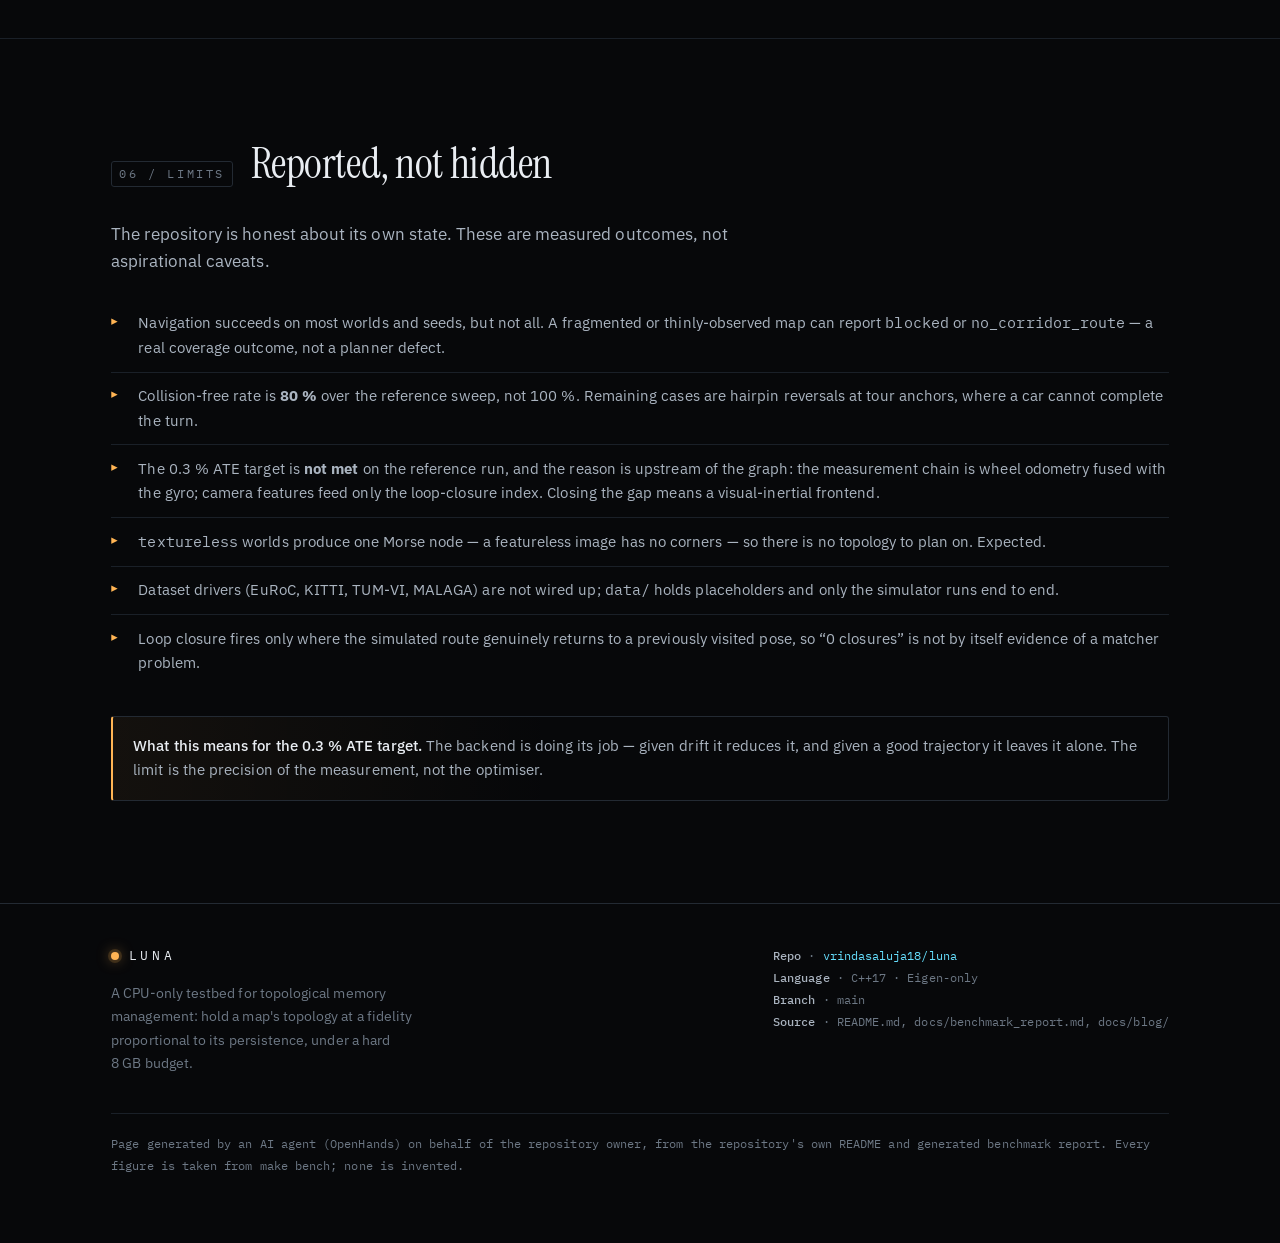
==== commit f6b26352: "site: propagate the measured Phase 0 numbers to the published pages The published blog carried estim" ====
--- a/index.html
+++ b/index.html
@@ -97,6 +97,18 @@
           <a href="blog/">The note</a> says why, and what the phased plan is.
         </div>
       </div>
+
+      <div class="note reveal" style="margin-top:1.6rem">
+        <b>Phase 0 is done, and it changed two published numbers.</b> The DRAM map was measured on
+        real runs instead of estimated. The world is 800×800 = 640,000 cells, not 1.44&nbsp;M; the
+        Morse flood holds eight per-cell buffers alive at once, not six; and the headline
+        &ldquo;19&nbsp;MB peak RSS&rdquo; is <span class="mono">sim</span>, which never runs
+        topology — <span class="mono">navigate</span> peaks at 32&nbsp;MB. One dead knob
+        (<span class="mono">min_persistence</span>, documented at length and read by nothing) was
+        deleted. The blur was cut from five full-grid buffers to two and verified bit-identical —
+        and it did <em>not</em> move the process peak, because the peak is the flood. That is
+        reported, not hidden.
+      </div>
     </div>
   </section>
 
@@ -140,7 +152,7 @@
       <div class="pipeline reveal" style="margin-top:2rem">
         <div class="stage"><div class="idx">01</div><div class="name">SLAM</div><div class="desc">FAST corners, BRIEF descriptors, KLT flow, pose-graph optimisation.</div></div>
         <div class="stage"><div class="idx">02</div><div class="name">Mapping</div><div class="desc">Probabilistic occupancy grid with free-space completion and speckle filtering.</div></div>
-        <div class="stage"><div class="idx">03</div><div class="name">Topology</div><div class="desc">Morse complex: critical points, persistence filtering, corridor graph.</div></div>
+        <div class="stage"><div class="idx">03</div><div class="name">Topology</div><div class="desc">Morse complex: critical points, bottleneck-contrast room decomposition, corridor graph.</div></div>
         <div class="stage"><div class="idx">04</div><div class="name">Planning</div><div class="desc">Corridor-graph A* with grid-A* fallback, B-spline smoothing, verification.</div></div>
         <div class="stage"><div class="idx">05</div><div class="name">Control</div><div class="desc">Bicycle-model MPC with chance constraints from SLAM covariance.</div></div>
       </div>
@@ -334,8 +346,9 @@
             <caption>Resource budget</caption>
             <thead><tr><th>Metric</th><th>Value</th><th>Target</th></tr></thead>
             <tbody>
-              <tr><td class="num">peak RSS</td><td class="ok">19 MB</td><td class="mute">&lt; 5 GB</td></tr>
-              <tr><td class="num">sim duration</td><td>30 s</td><td class="mute">—</td></tr>
+              <tr><td class="num">peak RSS — <span class="mono">sim</span></td><td class="ok">19 MB</td><td class="mute">&lt; 5 GB</td></tr>
+              <tr><td class="num">peak RSS — <span class="mono">navigate</span></td><td class="ok">32 MB</td><td class="mute">&lt; 5 GB</td></tr>
+              <tr><td class="num">topology flood</td><td>18.3 MB</td><td class="mute">2.9 B/cell</td></tr>
             </tbody>
           </table>
         </div>
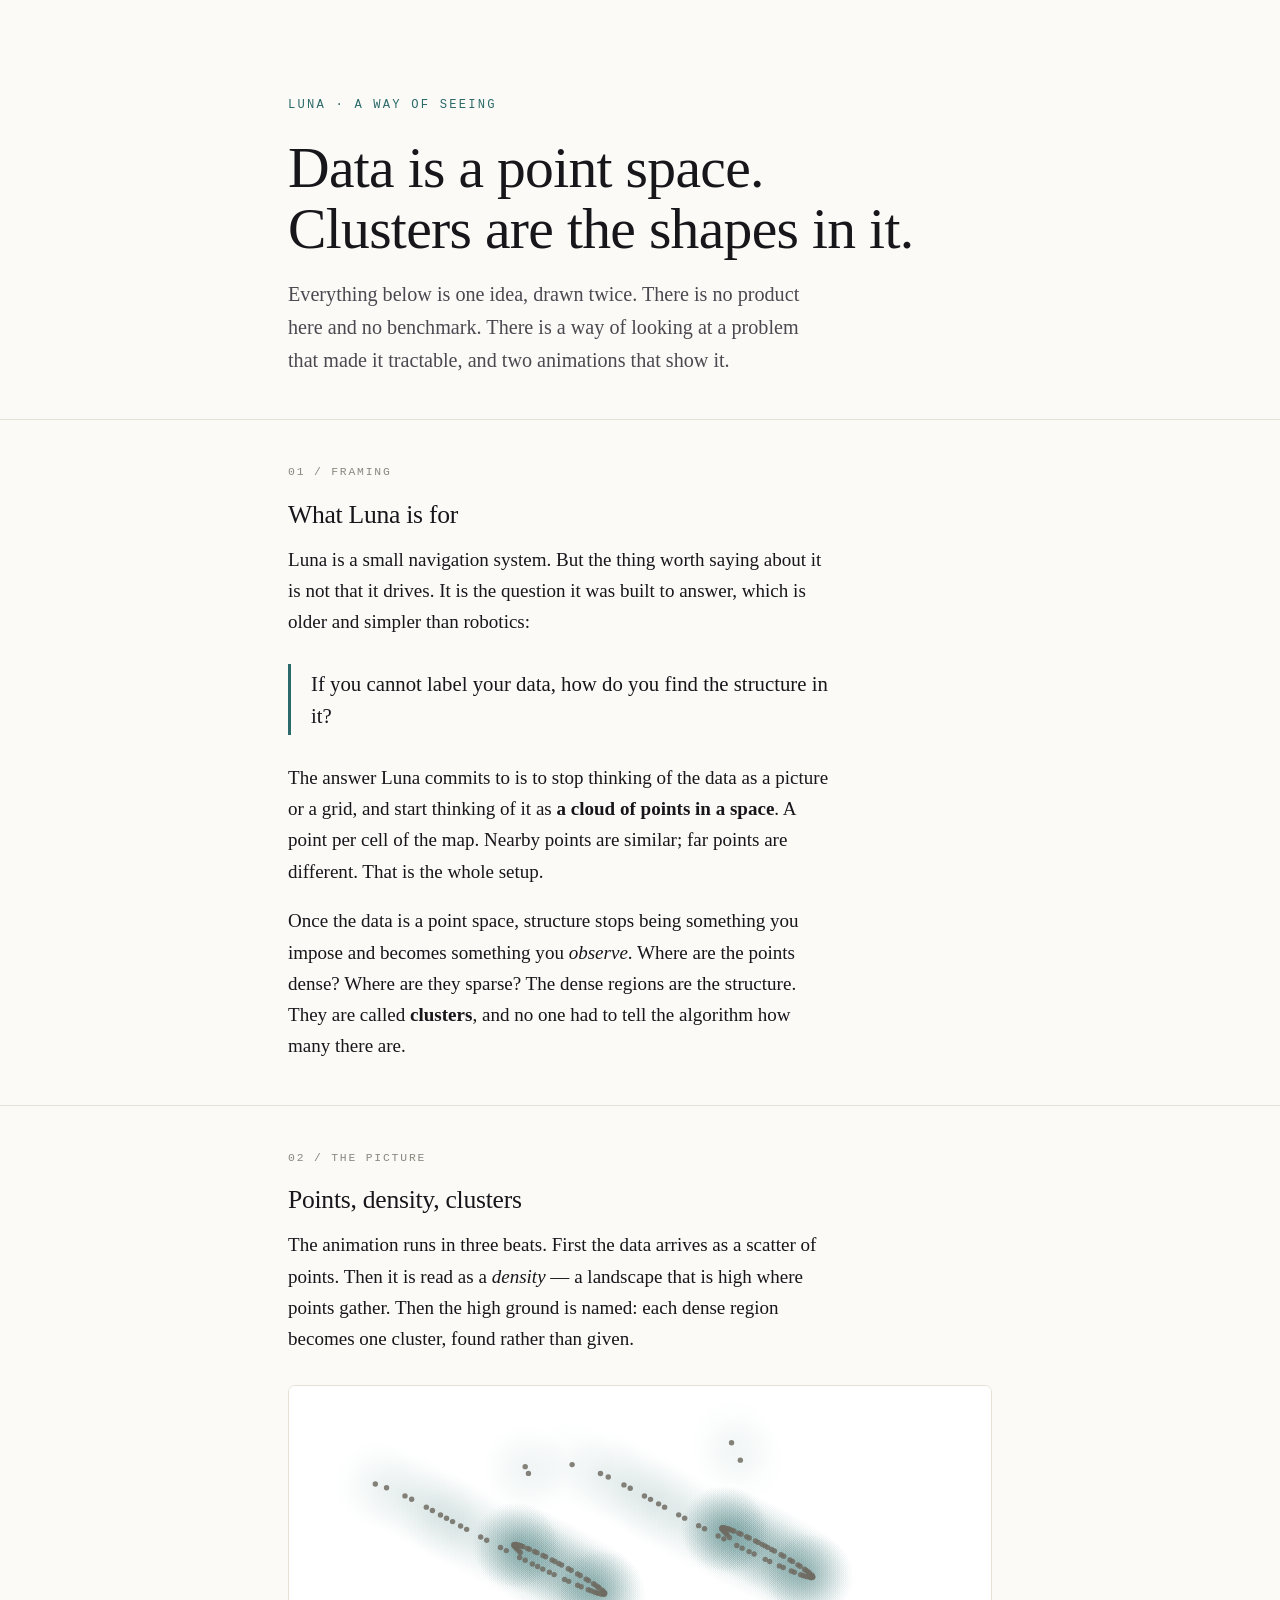
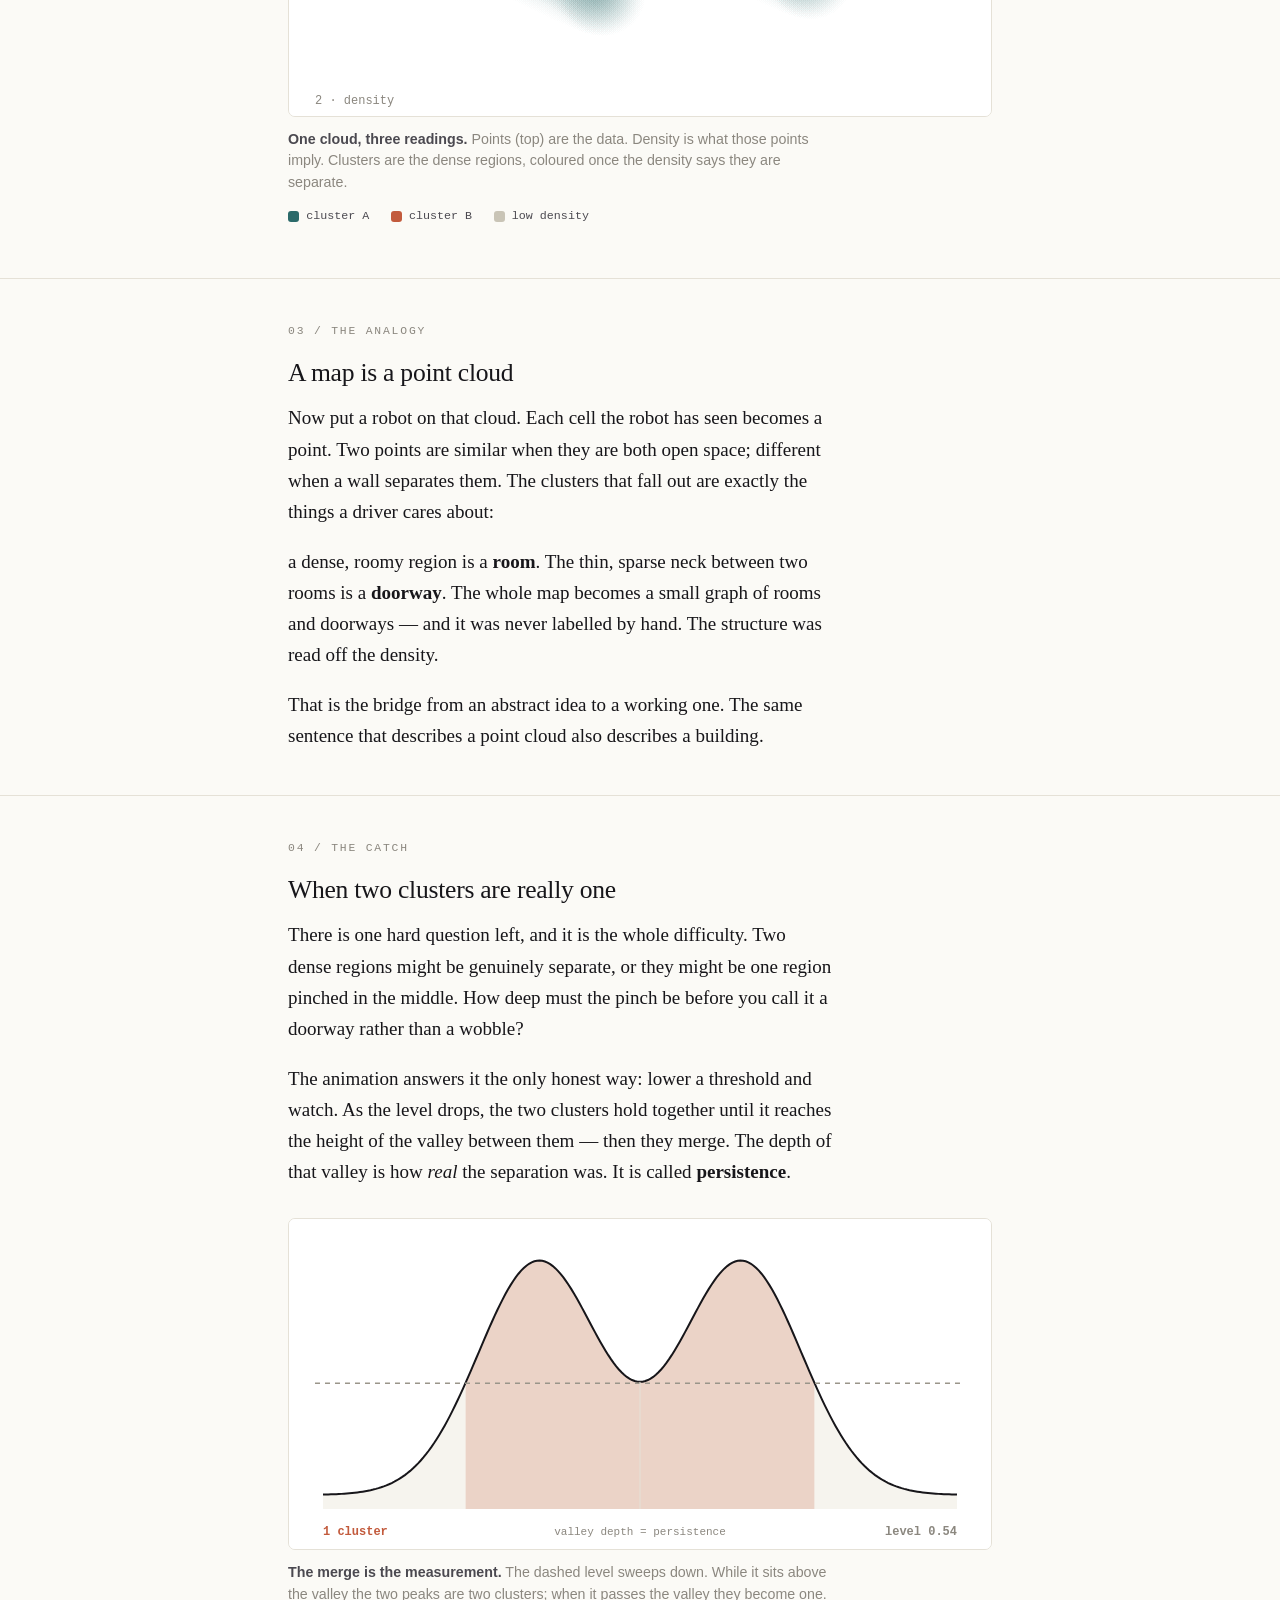
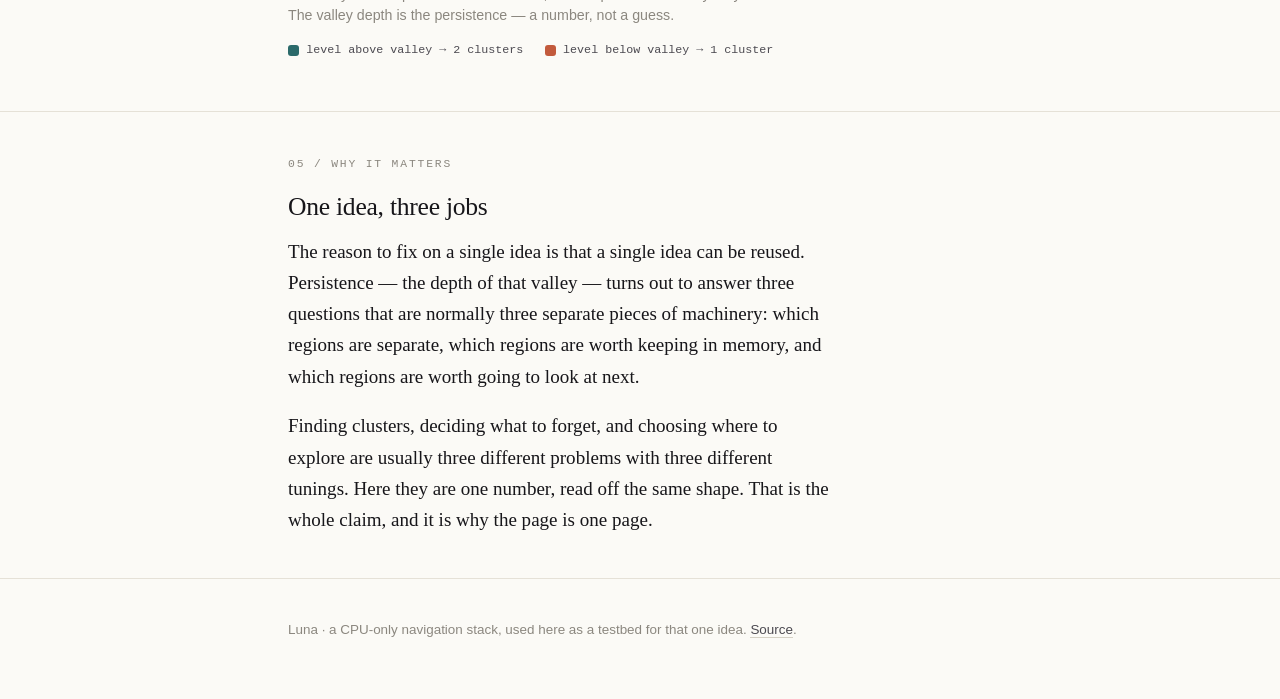
==== commit e978f418: "site: make the published page the single framing note The user wants the published site to be one th" ====
--- a/index.html
+++ b/index.html
@@ -3,438 +3,178 @@
 <head>
 <meta charset="utf-8">
 <meta name="viewport" content="width=device-width, initial-scale=1">
-<title>LUNA — CPU-only SLAM &amp; navigation stack</title>
-<meta name="description" content="LUNA: a CPU-only SLAM, planning and control stack with a built-in 2D simulator. No GPU, no ROS, ~19 MB RSS. C++17, Eigen-only.">
-<meta name="theme-color" content="#07080a">
-<meta property="og:title" content="LUNA — CPU-only SLAM &amp; navigation stack">
-<meta property="og:description" content="SLAM → mapping → Morse topology → corridor planning → MPC control, all on CPU. No GPU, no ROS.">
-<meta property="og:type" content="website">
-<link rel="preconnect" href="https://fonts.googleapis.com">
-<link rel="preconnect" href="https://fonts.gstatic.com" crossorigin>
-<link href="https://fonts.googleapis.com/css2?family=Instrument+Serif:ital@0;1&family=IBM+Plex+Mono:wght@400;500;600&family=IBM+Plex+Sans:wght@300;400;500;600&display=swap" rel="stylesheet">
-<link rel="stylesheet" href="assets/style.css">
-<link rel="icon" href="data:image/svg+xml,%3Csvg xmlns='http://www.w3.org/2000/svg' viewBox='0 0 32 32'%3E%3Ccircle cx='16' cy='16' r='13' fill='%23ffb454'/%3E%3Ccircle cx='21' cy='13' r='12' fill='%2307080a'/%3E%3C/svg%3E">
+<title>Luna — data as a point space, and clusters</title>
+<meta name="description" content="One idea, shown with two animations: data is a point space, and clusters are the shapes in it. What Luna is for.">
+<meta name="color-scheme" content="light">
+<style>
+  /* Inlined critical style so the page paints immediately; the rest is style.css. */
+  body { margin:0; background:#fbfaf6; color:#17161a;
+         font-family:"Iowan Old Style","Palatino Linotype",Palatino,Georgia,serif; }
+</style>
+<link rel="stylesheet" href="style.css">
 </head>
 <body>
 
-<header class="topbar">
-  <a class="brand" href="#top"><span class="dot" aria-hidden="true"></span>LUNA</a>
-  <nav class="topnav" aria-label="Sections">
-    <a href="#purpose">Purpose</a>
-    <a href="#pipeline">Pipeline</a>
-    <a href="#simulator">Simulator</a>
-    <a href="#navigation">Navigation</a>
-    <a href="#benchmarks">Benchmarks</a>
-    <a href="#build">Build</a>
-    <a href="#limits">Limits</a>
-    <a href="blog/">Notes</a>
-    <a href="https://github.com/vrindasaluja18/luna">Source ↗</a>
-  </nav>
+<header class="hero">
+  <div class="wrap">
+    <p class="kicker">Luna · a way of seeing</p>
+    <h1>Data is a point space.<br>Clusters are the shapes in it.</h1>
+    <p class="lede">
+      Everything below is one idea, drawn twice. There is no product here and no
+      benchmark. There is a way of looking at a problem that made it tractable,
+      and two animations that show it.
+    </p>
+  </div>
 </header>
 
-<main id="top">
+<main>
 
-  <!-- ============================ HERO ============================ -->
-  <section class="hero">
+  <!-- ============================ FRAMING ============================ -->
+  <section>
     <div class="wrap">
-      <span class="eyebrow reveal">Research testbed · topological memory</span>
-      <h1 class="hero-mark reveal">L<span class="glow">U</span>NA</h1>
-      <p class="hero-lede reveal">
-        A CPU-only, no-CUDA <b>SLAM and navigation stack</b> that runs inside
-        8&nbsp;GB of RAM on 4 CPU cores — no ROS, no GPU. It exists to answer
-        one question: <b>how should a map hold its own topology, at a fidelity
-        proportional to how much that topology matters?</b>
+      <p class="sec-kicker">01 / Framing</p>
+      <h2>What Luna is for</h2>
+
+      <p>
+        Luna is a small navigation system. But the thing worth saying about it is
+        not that it drives. It is the question it was built to answer, which is
+        older and simpler than robotics:
       </p>
-      <div class="chips reveal">
-        <span class="chip"><b>8&nbsp;GB</b>&nbsp;hard&nbsp;budget</span>
-        <span class="chip">topology&nbsp;∝&nbsp;persistence</span>
-        <span class="chip">C++17 &middot; Eigen-only</span>
-        <span class="chip">no&nbsp;ROS &middot; no&nbsp;GPU</span>
-        <span class="chip"><b>~19&nbsp;MB</b>&nbsp;RSS</span>
-        <span class="chip">7&nbsp;CTest&nbsp;suites</span>
-      </div>
-      <div class="cta reveal">
-        <a class="btn primary" href="blog/">Read the note</a>
-        <a class="btn" href="https://github.com/vrindasaluja18/luna">View source</a>
-        <a class="btn" href="#benchmarks">The numbers</a>
-      </div>
+
+      <p class="pull">
+        If you cannot label your data, how do you find the structure in it?
+      </p>
+
+      <p>
+        The answer Luna commits to is to stop thinking of the data as a picture
+        or a grid, and start thinking of it as <strong>a cloud of points in a
+        space</strong>. A point per cell of the map. Nearby points are similar;
+        far points are different. That is the whole setup.
+      </p>
+
+      <p>
+        Once the data is a point space, structure stops being something you
+        impose and becomes something you <em>observe</em>. Where are the points
+        dense? Where are they sparse? The dense regions are the structure. They
+        are called <strong>clusters</strong>, and no one had to tell the
+        algorithm how many there are.
+      </p>
     </div>
   </section>
 
-  <!-- ============================ PURPOSE ============================ -->
-  <section id="purpose">
+  <!-- ============================ ANIMATION 1 ============================ -->
+  <section>
     <div class="wrap">
-      <div class="sec-head reveal">
-        <span class="sec-num">00 / PURPOSE</span>
-        <h2 class="sec-title">What this is for</h2>
-      </div>
+      <p class="sec-kicker">02 / The picture</p>
+      <h2>Points, density, clusters</h2>
 
-      <p class="reveal" style="max-width:64ch;color:var(--ink-2)">
-        <b>Hold a map's topology at a fidelity proportional to its persistence, inside a hard
-        8&nbsp;GB budget, and prove by measurement that every byte held and every computation
-        changed a decision.</b>
+      <p>
+        The animation runs in three beats. First the data arrives as a scatter of
+        points. Then it is read as a <em>density</em> — a landscape that is high
+        where points gather. Then the high ground is named: each dense region
+        becomes one cluster, found rather than given.
       </p>
 
-      <p class="reveal" style="max-width:64ch;color:var(--ink-2)">
-        SLAM is the vehicle, not the goal. It is used because it produces exactly the object the
-        goal is about: a map whose topology is unknown in advance, changes as it is observed, and
-        must be held under a fixed budget. That topology — rooms, doorways, loops — is
-        extracted with Morse theory from a smoothed clearance field, and <em>persistence</em> is
-        the number that says how real each feature is.
-      </p>
-
-      <div class="grid-2" style="margin-top:2rem">
-        <div class="note reveal">
-          <b>Two principles.</b> Nothing is true unless it is in maths — a claim that cannot be
-          measured is a feeling. And compute is precious — every line has to answer
-          <em>what decision does this change?</em> The first question that follows is
-          <em>which thing would be on DRAM?</em>
+      <figure class="anim">
+        <div class="canvas-box"><canvas id="c-points" aria-label="Animated diagram: a point cloud resolving into density and then into two clusters"></canvas></div>
+        <figcaption>
+          <b>One cloud, three readings.</b> Points (top) are the data. Density is
+          what those points imply. Clusters are the dense regions, coloured once
+          the density says they are separate.
+        </figcaption>
+        <div class="legend">
+          <span><i class="swatch" style="background:#2b6a6a"></i> cluster A</span>
+          <span><i class="swatch" style="background:#c25a3c"></i> cluster B</span>
+          <span><i class="swatch" style="background:#c9c4b6"></i> low density</span>
         </div>
-        <div class="note cyan reveal">
-          <b>What is missing is stated, not hidden.</b> There is no reinforcement learning here: no
-          reward, no policy, no action space. The route follower is scripted, so the sensor stream
-          does not depend on any decision, and there is nothing to optimise a policy against.
-          <a href="blog/">The note</a> says why, and what the phased plan is.
-        </div>
-      </div>
-
-      <div class="note reveal" style="margin-top:1.6rem">
-        <b>Phase 0 is done, and it changed two published numbers.</b> The DRAM map was measured on
-        real runs instead of estimated. The world is 800×800 = 640,000 cells, not 1.44&nbsp;M; the
-        Morse flood holds eight per-cell buffers alive at once, not six; and the headline
-        &ldquo;19&nbsp;MB peak RSS&rdquo; is <span class="mono">sim</span>, which never runs
-        topology — <span class="mono">navigate</span> peaks at 32&nbsp;MB. One dead knob
-        (<span class="mono">min_persistence</span>, documented at length and read by nothing) was
-        deleted. The blur was cut from five full-grid buffers to two and verified bit-identical —
-        and it did <em>not</em> move the process peak, because the peak is the flood. That is
-        reported, not hidden.
-      </div>
-    </div>
-  </section>
-
-  <!-- ============================ FIGURE ============================ -->
-  <section aria-label="Reference scenario">
-    <div class="wrap">
-      <figure class="figure reveal">
-        <div class="figure-bar">
-          <span class="led a" aria-hidden="true"></span>
-          <span class="led b" aria-hidden="true"></span>
-          <span class="led c" aria-hidden="true"></span>
-          <span class="path">docs/figures/navigation_scenario.svg</span>
-        </div>
-        <img src="figures/navigation_scenario.svg" alt="Reference navigation scenario: estimated path tracked against ground truth, initial plan, Morse corridor graph with maxima and saddles labelled by passage width, map features and SLAM landmarks, and a dynamic obstacle." loading="lazy">
-        <figcaption>
-          <b>Reference navigation scenario.</b> Estimated path (blue) tracked against truth (green),
-          the initial plan (cyan dashed), the Morse corridor graph with maxima and saddles labelled by
-          passage width (purple), map features and SLAM landmarks (orange dots, red rings), and a dynamic
-          obstacle (red box). This is an illustration of the intended output, not a figure the current
-          build emits — <span class="mono">navigate</span> reports the numbers as text and writes
-          trajectories as TUM files.
-        </figcaption>
       </figure>
     </div>
   </section>
 
-  <!-- ============================ PIPELINE ============================ -->
-  <section id="pipeline">
+  <!-- ============================ ANALOGY ============================ -->
+  <section>
     <div class="wrap">
-      <div class="sec-head reveal">
-        <span class="sec-num">01 / PIPELINE</span>
-        <h2 class="sec-title">One process, simulator to steering</h2>
-      </div>
+      <p class="sec-kicker">03 / The analogy</p>
+      <h2>A map is a point cloud</h2>
 
-      <p class="reveal" style="max-width:64ch;color:var(--ink-2)">
-        The full pipeline is built and tested end to end. <span class="mono">luna navigate</span> runs
-        every stage in a single process and scores the drive against the <em>real</em> world — not the
-        map it built.
+      <p>
+        Now put a robot on that cloud. Each cell the robot has seen becomes a
+        point. Two points are similar when they are both open space; different
+        when a wall separates them. The clusters that fall out are exactly the
+        things a driver cares about:
       </p>
 
-      <div class="pipeline reveal" style="margin-top:2rem">
-        <div class="stage"><div class="idx">01</div><div class="name">SLAM</div><div class="desc">FAST corners, BRIEF descriptors, KLT flow, pose-graph optimisation.</div></div>
-        <div class="stage"><div class="idx">02</div><div class="name">Mapping</div><div class="desc">Probabilistic occupancy grid with free-space completion and speckle filtering.</div></div>
-        <div class="stage"><div class="idx">03</div><div class="name">Topology</div><div class="desc">Morse complex: critical points, bottleneck-contrast room decomposition, corridor graph.</div></div>
-        <div class="stage"><div class="idx">04</div><div class="name">Planning</div><div class="desc">Corridor-graph A* with grid-A* fallback, B-spline smoothing, verification.</div></div>
-        <div class="stage"><div class="idx">05</div><div class="name">Control</div><div class="desc">Bicycle-model MPC with chance constraints from SLAM covariance.</div></div>
-      </div>
-
-      <div class="grid-2" style="margin-top:2.2rem">
-        <div class="note cyan reveal">
-          <b>Topology is a guide, not an oracle.</b> The Morse graph is derived from a smoothed
-          clearance field, so it can assert an adjacency the raw grid does not support. The planner
-          treats the corridor route as a candidate and falls back to grid A* when it does not survive
-          collision verification. The topology makes the common case fast; the grid makes the uncommon
-          case correct.
-        </div>
-        <div class="note reveal">
-          <b>The controller steers on the estimate, not the truth.</b> The closed loop feeds the
-          controller a pose dead-reckoned from SLAM's own start; the plant runs at ground truth. That
-          separation is the run's localization error, and it reaches the vehicle the way it does on a
-          real robot — which is why tracking RMS is not zero.
-        </div>
-      </div>
-    </div>
-  </section>
-
-  <!-- ============================ SIMULATOR ============================ -->
-  <section id="simulator">
-    <div class="wrap">
-      <div class="sec-head reveal">
-        <span class="sec-num">02 / SIMULATOR</span>
-        <h2 class="sec-title">The load-bearing part</h2>
-      </div>
-
-      <p class="reveal" style="max-width:64ch;color:var(--ink-2)">
-        The simulator is the ground-truth generator that makes the rest testable without hardware.
-        A seeded RNG drives world generation, noise, and fault injection, so a run is reproducible
-        bit for bit — which is what lets the benchmark report be regenerated and compared.
+      <p>
+        a dense, roomy region is a <strong>room</strong>. The thin, sparse neck
+        between two rooms is a <strong>doorway</strong>. The whole map becomes a
+        small graph of rooms and doorways — and it was never labelled by hand.
+        The structure was read off the density.
       </p>
 
-      <div class="table-scroll reveal" style="margin-top:2rem">
-        <table>
-          <caption>World types — each targets a different failure mode</caption>
-          <thead>
-            <tr><th>World</th><th>What it stresses</th></tr>
-          </thead>
-          <tbody>
-            <tr><td class="num">rooms</td><td class="mute">Baseline indoor topology; well-textured</td></tr>
-            <tr><td class="num">corridor_loop</td><td class="mute">Narrow passages and turning; revisit for loop closure</td></tr>
-            <tr><td class="num">saddle_hall</td><td class="mute">Deliberate saddle points, to exercise the Morse layer</td></tr>
-            <tr><td class="num">maze</td><td class="mute">Narrow corridors; coverage-limited over short runs</td></tr>
-            <tr><td class="num">cluttered</td><td class="mute">Dynamic-obstacle handling</td></tr>
-            <tr><td class="num">textureless</td><td class="mute">No visual features; forces reliance on geometry</td></tr>
-          </tbody>
-        </table>
-      </div>
-
-      <div class="grid-2" style="margin-top:1.6rem">
-        <div class="note reveal">
-          <b>Scripted routes are planned, not assumed.</b> The reference route is built with the same
-          clearance field the vehicle is later checked against. Anchors are sampled only in drivable
-          space, corners are smoothed to a radius the car can turn, and the tracking margin is derived
-          from the vehicle footprint rather than hard-coded.
-        </div>
-        <div class="note reveal">
-          <b>Kinematic bicycle model.</b> Steering-rate limits and a minimum turn radius mean a route
-          the car cannot physically follow is <em>detectable</em> rather than silently tracked. Sensors —
-          camera with stereo pair, IMU, wheel odometry — each carry a configurable noise model, and
-          landmark projections are exact.
-        </div>
-      </div>
-    </div>
-  </section>
-
-  <!-- ============================ NAVIGATION ============================ -->
-  <section id="navigation">
-    <div class="wrap">
-      <div class="sec-head reveal">
-        <span class="sec-num">03 / NAVIGATION</span>
-        <h2 class="sec-title">Honest about what the map supports</h2>
-      </div>
-
-      <div class="stats reveal" style="margin-bottom:2.2rem">
-        <div class="stat"><div class="v">22<small>/48</small></div><div class="k">Runs plan &amp; drive, zero collisions</div></div>
-        <div class="stat"><div class="v">19<small>/48</small></div><div class="k">Refused — <span class="mono">blocked</span> / <span class="mono">no_corridor_route</span></div></div>
-        <div class="stat"><div class="v">0.17<small>–0.21&nbsp;m</small></div><div class="k">Tracking RMS on clean runs</div></div>
-        <div class="stat"><div class="v">7<small>/48</small></div><div class="k">Accept a plan the body then grazes</div></div>
-      </div>
-
-      <div class="grid-2">
-        <div class="reveal">
-          <p style="color:var(--ink-2)">
-            Across the 48-run sweep (6 worlds × 8 seeds), 22 runs plan, drive, and finish with zero
-            world collisions at 0.17–0.21&nbsp;m tracking RMS; 19 are refused as
-            <span class="mono">blocked</span> / <span class="mono">no_corridor_route</span>; and 7 accept
-            a plan the body then grazes a wall on.
-          </p>
-          <p style="color:var(--ink-2)">
-            The 7 are localization error the controller cannot see. A plan carries a clearance floor of
-            0.46&nbsp;m against a body half-diagonal of 0.353&nbsp;m — 0.107&nbsp;m of margin — while the
-            world-frame error between the SLAM estimate and truth runs 0.13–0.2&nbsp;m. The failure is
-            real and is reported: those runs exit non-zero and print a non-zero
-            <span class="mono">COLLISIONS</span> count.
-          </p>
-        </div>
-        <div class="note reveal">
-          <b>On <span class="mono">maze</span>, it reports <span class="mono">blocked</span> and drives nothing.</b>
-          That is the correct answer for what the map contains: a 60&nbsp;s pass through a 40&nbsp;m maze
-          observes roughly 7&nbsp;% of it, so the reconstructed free space is a trail one cell wide that
-          fragments into about twenty islands. The gap is coverage, not control — and deliberately not a
-          clearance-threshold problem. Lowering the threshold until a path appears would manufacture a
-          route through unobserved space.
-        </div>
-      </div>
-    </div>
-  </section>
-
-  <!-- ============================ BENCHMARKS ============================ -->
-  <section id="benchmarks">
-    <div class="wrap">
-      <div class="sec-head reveal">
-        <span class="sec-num">04 / BENCHMARKS</span>
-        <h2 class="sec-title">Every number regenerated, none hand-written</h2>
-      </div>
-
-      <p class="reveal" style="max-width:64ch;color:var(--ink-2)">
-        Generated by <span class="mono">make bench</span> from real runs of the built binary.
-        Seeds 1–8, 30&nbsp;s of simulated time per run.
-      </p>
-
-      <div class="table-scroll reveal" style="margin-top:1.8rem">
-        <table>
-          <caption>Simulator reference runs</caption>
-          <thead>
-            <tr><th>World</th><th>Runs</th><th>Collision-free</th><th>Collisions</th><th>Path (m)</th><th>Real-time factor</th></tr>
-          </thead>
-          <tbody>
-            <tr><td class="num">rooms</td><td>8</td><td class="ok">6</td><td class="warn">2</td><td>21.8</td><td>8.5×</td></tr>
-            <tr><td class="num">corridor_loop</td><td>8</td><td class="ok">7</td><td class="warn">1</td><td>24.1</td><td>7.3×</td></tr>
-            <tr><td class="num">saddle_hall</td><td>8</td><td class="ok">7</td><td class="warn">1</td><td>21.9</td><td>7.4×</td></tr>
-            <tr><td class="num">maze</td><td>8</td><td class="ok">7</td><td class="warn">1</td><td>18.9</td><td>10.6×</td></tr>
-            <tr><td class="num">cluttered</td><td>8</td><td class="ok">7</td><td class="warn">1</td><td>23.6</td><td>6.7×</td></tr>
-            <tr><td class="num">textureless</td><td>8</td><td class="ok">7</td><td class="warn">1</td><td>23.6</td><td>11.1×</td></tr>
-          </tbody>
-        </table>
-      </div>
-
-      <div class="table-scroll reveal" style="margin-top:1.4rem">
-        <table>
-          <caption>Frontend metrics</caption>
-          <thead>
-            <tr><th>World</th><th>Features / frame</th><th>Tracked %</th><th>Track err (px)</th><th>Stereo depths / frame</th><th>ms / frame</th></tr>
-          </thead>
-          <tbody>
-            <tr><td class="num">rooms</td><td>295.6</td><td>90.5</td><td>1.9097</td><td>83.5</td><td>52.35</td></tr>
-            <tr><td class="num">corridor_loop</td><td>345.9</td><td>93.9</td><td>1.7855</td><td>96.3</td><td>61.61</td></tr>
-            <tr><td class="num">saddle_hall</td><td>359.7</td><td>93.7</td><td>1.8382</td><td>110.2</td><td>62.76</td></tr>
-            <tr><td class="num">maze</td><td>192.7</td><td>89.7</td><td>1.9139</td><td>48.8</td><td>37.40</td></tr>
-            <tr><td class="num">cluttered</td><td>363.3</td><td>96.8</td><td>1.7275</td><td>108.2</td><td>66.15</td></tr>
-            <tr><td class="num">textureless</td><td class="bad">0.1</td><td>100.0</td><td>1.8915</td><td class="bad">0.0</td><td>10.41</td></tr>
-          </tbody>
-        </table>
-      </div>
-
-      <div class="table-scroll reveal" style="margin-top:1.4rem">
-        <table>
-          <caption>End-to-end navigation — scored against the real world</caption>
-          <thead>
-            <tr><th>World</th><th>Plan status</th><th>Plan (m)</th><th>Driven (m)</th><th>Tracking RMS (m)</th><th>Collisions</th></tr>
-          </thead>
-          <tbody>
-            <tr><td class="num">rooms</td><td class="warn">no_corridor_route</td><td>0.0</td><td>0.0</td><td class="mute">0.000</td><td class="ok">0</td></tr>
-            <tr><td class="num">corridor_loop</td><td class="warn">blocked</td><td>17.3</td><td>0.0</td><td class="mute">0.000</td><td class="ok">0</td></tr>
-            <tr><td class="num">saddle_hall</td><td class="ok">ok</td><td>14.4</td><td>14.1</td><td>0.208</td><td class="ok">0</td></tr>
-            <tr><td class="num">maze</td><td class="warn">blocked</td><td>3.3</td><td>0.0</td><td class="mute">0.000</td><td class="ok">0</td></tr>
-            <tr><td class="num">cluttered</td><td class="ok">ok</td><td>23.2</td><td>22.9</td><td>0.185</td><td class="ok">0</td></tr>
-            <tr><td class="num">textureless</td><td class="bad">invalid</td><td>0.0</td><td>0.0</td><td class="mute">0.000</td><td class="ok">0</td></tr>
-          </tbody>
-        </table>
-      </div>
-
-      <div class="grid-2" style="margin-top:1.6rem">
-        <div class="table-scroll reveal">
-          <table>
-            <caption>Measured accuracy — 177.9 m of travel</caption>
-            <thead><tr><th>Estimate</th><th>ATE (m)</th><th>ATE (% dist)</th></tr></thead>
-            <tbody>
-              <tr><td class="num">dead reckoning</td><td class="ok">0.165</td><td class="ok">0.094 %</td></tr>
-              <tr><td class="num">pose graph</td><td>0.224</td><td>0.127 %</td></tr>
-            </tbody>
-          </table>
-        </div>
-        <div class="table-scroll reveal">
-          <table>
-            <caption>Resource budget</caption>
-            <thead><tr><th>Metric</th><th>Value</th><th>Target</th></tr></thead>
-            <tbody>
-              <tr><td class="num">peak RSS — <span class="mono">sim</span></td><td class="ok">19 MB</td><td class="mute">&lt; 5 GB</td></tr>
-              <tr><td class="num">peak RSS — <span class="mono">navigate</span></td><td class="ok">32 MB</td><td class="mute">&lt; 5 GB</td></tr>
-              <tr><td class="num">topology flood</td><td>18.3 MB</td><td class="mute">2.9 B/cell</td></tr>
-            </tbody>
-          </table>
-        </div>
-      </div>
-
-      <div class="note reveal" style="margin-top:1.6rem">
-        <b>The pose graph is <em>worse</em> here, and that is worth stating plainly.</b> The frontend's
-        odometry on this well-textured world is already accurate to 0.094&nbsp;% of distance, so the
-        total drift the closures could remove is about 0.2&nbsp;m — the same order as the error of a
-        single loop measurement from the stereo-lite depth. The 8 closures are all correct (100&nbsp;%
-        precision, 0 false positives), but they are not more precise than the thing they are correcting,
-        so their noise moves the global metric the wrong way. Where the odometry actually drifts, the
-        closures pay off.
-      </div>
-    </div>
-  </section>
-
-  <!-- ============================ BUILD ============================ -->
-  <section id="build">
-    <div class="wrap">
-      <div class="sec-head reveal">
-        <span class="sec-num">05 / BUILD</span>
-        <h2 class="sec-title">Three commands</h2>
-      </div>
-
-      <div class="codeblock reveal">
-        <div class="cb-head"><span class="tag">sh</span><span>build &amp; verify</span><button class="copy" type="button">copy</button></div>
-        <pre><code><span class="c-com"># configure + build (Release)</span>
-<span class="c-cmd">make</span>
-<span class="c-com"># run the CTest suite (7 suites)</span>
-<span class="c-cmd">make test</span>
-<span class="c-com"># regenerate docs/benchmark_report.md from real runs</span>
-<span class="c-cmd">make bench</span></code></pre>
-      </div>
-
-      <div class="codeblock reveal" style="margin-top:1.4rem">
-        <div class="cb-head"><span class="tag">sh</span><span>the luna CLI</span><button class="copy" type="button">copy</button></div>
-        <pre><code><span class="c-com"># render a generated world as ASCII</span>
-<span class="c-cmd">./build/luna world --type maze --seed 7</span>
-
-<span class="c-com"># run SLAM + pose graph + loop closure, score against ground truth</span>
-<span class="c-cmd">./build/luna estimate --type rooms --seed 6 --duration 300</span>
-
-<span class="c-com"># run the full autonomy loop: SLAM -> map -> topology -> plan -> drive</span>
-<span class="c-cmd">./build/luna navigate --type rooms --seed 6</span>
-
-<span class="c-com"># inject sensor faults (dropouts, noise, stalls)</span>
-<span class="c-cmd">./build/luna sim --type corridor_loop --seed 3 --duration 30 --faults</span></code></pre>
-      </div>
-
-      <p class="reveal" style="margin-top:1.2rem;color:var(--ink-3);font-size:.9rem">
-        The CMake build also works directly:
-        <span class="mono">cmake -S . -B build &amp;&amp; cmake --build build -j4</span>.
-        Set <span class="mono">LUNA_TRACE=1</span> for a per-tick trace of estimate pose, progress,
-        lateral and heading error, tube margin, commanded speed, and stop reason.
+      <p>
+        That is the bridge from an abstract idea to a working one. The same
+        sentence that describes a point cloud also describes a building.
       </p>
     </div>
   </section>
 
-  <!-- ============================ LIMITS ============================ -->
-  <section id="limits">
+  <!-- ============================ ANIMATION 2 ============================ -->
+  <section>
     <div class="wrap">
-      <div class="sec-head reveal">
-        <span class="sec-num">06 / LIMITS</span>
-        <h2 class="sec-title">Reported, not hidden</h2>
-      </div>
+      <p class="sec-kicker">04 / The catch</p>
+      <h2>When two clusters are really one</h2>
 
-      <p class="reveal" style="max-width:64ch;color:var(--ink-2)">
-        The repository is honest about its own state. These are measured outcomes, not aspirational
-        caveats.
+      <p>
+        There is one hard question left, and it is the whole difficulty. Two
+        dense regions might be genuinely separate, or they might be one region
+        pinched in the middle. How deep must the pinch be before you call it a
+        doorway rather than a wobble?
       </p>
 
-      <ul class="limits reveal" style="margin-top:1.6rem">
-        <li>Navigation succeeds on most worlds and seeds, but not all. A fragmented or thinly-observed map can report <span class="mono">blocked</span> or <span class="mono">no_corridor_route</span> — a real coverage outcome, not a planner defect.</li>
-        <li>Collision-free rate is <b>80&nbsp;%</b> over the reference sweep, not 100&nbsp;%. Remaining cases are hairpin reversals at tour anchors, where a car cannot complete the turn.</li>
-        <li>The 0.3&nbsp;% ATE target is <b>not met</b> on the reference run, and the reason is upstream of the graph: the measurement chain is wheel odometry fused with the gyro; camera features feed only the loop-closure index. Closing the gap means a visual-inertial frontend.</li>
-        <li><span class="mono">textureless</span> worlds produce one Morse node — a featureless image has no corners — so there is no topology to plan on. Expected.</li>
-        <li>Dataset drivers (EuRoC, KITTI, TUM-VI, MALAGA) are not wired up; <span class="mono">data/</span> holds placeholders and only the simulator runs end to end.</li>
-        <li>Loop closure fires only where the simulated route genuinely returns to a previously visited pose, so &ldquo;0 closures&rdquo; is not by itself evidence of a matcher problem.</li>
-      </ul>
+      <p>
+        The animation answers it the only honest way: lower a threshold and
+        watch. As the level drops, the two clusters hold together until it
+        reaches the height of the valley between them — then they merge. The
+        depth of that valley is how <em>real</em> the separation was. It is
+        called <strong>persistence</strong>.
+      </p>
 
-      <div class="note reveal" style="margin-top:1.8rem">
-        <b>What this means for the 0.3&nbsp;% ATE target.</b> The backend is doing its job — given drift
-        it reduces it, and given a good trajectory it leaves it alone. The limit is the precision of the
-        measurement, not the optimiser.
-      </div>
+      <figure class="anim">
+        <div class="canvas-box"><canvas id="c-merge" aria-label="Animated diagram: two density peaks merging as a threshold descends past the valley between them"></canvas></div>
+        <figcaption>
+          <b>The merge is the measurement.</b> The dashed level sweeps down. While
+          it sits above the valley the two peaks are two clusters; when it passes
+          the valley they become one. The valley depth is the persistence — a
+          number, not a guess.
+        </figcaption>
+        <div class="legend">
+          <span><i class="swatch" style="background:#2b6a6a"></i> level above valley → 2 clusters</span>
+          <span><i class="swatch" style="background:#c25a3c"></i> level below valley → 1 cluster</span>
+        </div>
+      </figure>
+    </div>
+  </section>
+
+  <!-- ============================ CLOSE ============================ -->
+  <section>
+    <div class="wrap">
+      <p class="sec-kicker">05 / Why it matters</p>
+      <h2>One idea, three jobs</h2>
+
+      <p>
+        The reason to fix on a single idea is that a single idea can be reused.
+        Persistence — the depth of that valley — turns out to answer three
+        questions that are normally three separate pieces of machinery: which
+        regions are separate, which regions are worth keeping in memory, and
+        which regions are worth going to look at next.
+      </p>
+
+      <p>
+        Finding clusters, deciding what to forget, and choosing where to explore
+        are usually three different problems with three different tunings. Here
+        they are one number, read off the same shape. That is the whole claim,
+        and it is why the page is one page.
+      </p>
     </div>
   </section>
 
@@ -442,67 +182,13 @@
 
 <footer>
   <div class="wrap">
-    <div class="foot-row">
-      <div>
-        <div class="brand" style="margin-bottom:.9rem"><span class="dot" aria-hidden="true"></span>LUNA</div>
-        <p style="max-width:38ch;color:var(--ink-3);font-size:.9rem;margin:0">
-          A CPU-only testbed for topological memory management: hold a map's topology at a
-          fidelity proportional to its persistence, under a hard 8&nbsp;GB budget.
-        </p>
-      </div>
-      <div class="foot-meta">
-        <div><b>Repo</b> · <a href="https://github.com/vrindasaluja18/luna">vrindasaluja18/luna</a></div>
-        <div><b>Language</b> · C++17 · Eigen-only</div>
-        <div><b>Branch</b> · main</div>
-        <div><b>Source</b> · README.md, docs/benchmark_report.md, docs/blog/</div>
-      </div>
-    </div>
-    <p class="foot-meta" style="margin-top:2.4rem;border-top:1px solid var(--line-soft);padding-top:1.2rem">
-      Page generated by an AI agent (OpenHands) on behalf of the repository owner, from the
-      repository's own README and generated benchmark report. Every figure is taken from
-      <span class="mono">make bench</span>; none is invented.
+    <p>
+      Luna · a CPU-only navigation stack, used here as a testbed for that one
+      idea. <a href="https://github.com/vrindasaluja18/luna">Source</a>.
     </p>
   </div>
 </footer>
 
-<script>
-(function () {
-  var reveals = document.querySelectorAll('.reveal');
-  if (!('IntersectionObserver' in window)) {
-    reveals.forEach(function (el) { el.classList.add('in'); });
-    return;
-  }
-  var io = new IntersectionObserver(function (entries) {
-    entries.forEach(function (e) {
-      if (e.isIntersecting) { e.target.classList.add('in'); io.unobserve(e.target); }
-    });
-  }, { threshold: 0.12, rootMargin: '0px 0px -8% 0px' });
-
-  reveals.forEach(function (el, i) {
-    el.style.transitionDelay = Math.min(i * 60, 320) + 'ms';
-    io.observe(el);
-  });
-
-  document.querySelectorAll('.copy').forEach(function (btn) {
-    btn.addEventListener('click', function () {
-      var code = btn.closest('.codeblock').querySelector('code');
-      var text = code.innerText;
-      var done = function () {
-        btn.textContent = 'copied';
-        btn.classList.add('done');
-        setTimeout(function () { btn.textContent = 'copy'; btn.classList.remove('done'); }, 1600);
-      };
-      if (navigator.clipboard && navigator.clipboard.writeText) {
-        navigator.clipboard.writeText(text).then(done, done);
-      } else {
-        var ta = document.createElement('textarea');
-        ta.value = text; document.body.appendChild(ta); ta.select();
-        try { document.execCommand('copy'); } catch (e) {}
-        document.body.removeChild(ta); done();
-      }
-    });
-  });
-})();
-</script>
+<script src="flow.js"></script>
 </body>
 </html>
--- a/style.css
+++ b/style.css
@@ -0,0 +1,106 @@
+/* Luna — one page about one idea: data as a point space, and clusters.
+   Light paper, system fonts, no external requests. Readable first. */
+
+:root {
+  --paper:    #fbfaf6;
+  --paper-2:  #f2f0e9;
+  --ink:      #17161a;
+  --ink-2:    #4b4950;
+  --mute:     #8b877f;
+  --rule:     #e5e1d7;
+  --rule-2:   #d5d1c5;
+  --accent:   #2b6a6a;   /* teal   — density, clusters */
+  --accent-2: #c25a3c;   /* clay   — the merge event */
+  --serif: "Iowan Old Style", "Palatino Linotype", Palatino, Georgia, "Times New Roman", serif;
+  --sans: -apple-system, BlinkMacSystemFont, "Segoe UI", Roboto, Helvetica, Arial, sans-serif;
+  --mono: ui-monospace, "SFMono-Regular", Menlo, Consolas, monospace;
+  --measure: 34rem;
+}
+
+* { box-sizing: border-box; }
+html { -webkit-text-size-adjust: 100%; }
+
+body {
+  margin: 0;
+  background: var(--paper);
+  color: var(--ink);
+  font-family: var(--serif);
+  font-size: 1.19rem;
+  line-height: 1.64;
+  -webkit-font-smoothing: antialiased;
+}
+
+.wrap { max-width: 47rem; margin: 0 auto; padding: 0 1.5rem; }
+
+/* ---------- hero ---------- */
+
+.hero { padding: 6rem 0 2.6rem; }
+.hero .kicker {
+  font-family: var(--mono); font-size: .76rem; letter-spacing: .18em;
+  text-transform: uppercase; color: var(--accent); margin: 0 0 1.3rem;
+}
+.hero h1 {
+  font-size: clamp(2.2rem, 6.4vw, 3.6rem); line-height: 1.06;
+  font-weight: 400; letter-spacing: -.012em; margin: 0 0 1.2rem;
+}
+.hero .lede { font-size: 1.26rem; color: var(--ink-2); max-width: var(--measure); margin: 0; }
+
+/* ---------- sections ---------- */
+
+section { padding: 2.7rem 0; border-top: 1px solid var(--rule); }
+
+h2 { font-size: 1.6rem; font-weight: 400; letter-spacing: -.01em; margin: 0 0 .5rem; }
+.sec-kicker {
+  font-family: var(--mono); font-size: .71rem; letter-spacing: .16em;
+  text-transform: uppercase; color: var(--mute); margin: 0 0 .75rem;
+}
+
+p { margin: 0 0 1.15rem; max-width: var(--measure); }
+p:last-child { margin-bottom: 0; }
+strong { font-weight: 600; }
+
+a { color: var(--accent); text-decoration: none; border-bottom: 1px solid var(--rule-2); }
+a:hover { border-bottom-color: var(--accent); }
+
+/* ---------- animation ---------- */
+
+figure.anim { margin: 1.9rem 0 .5rem; }
+
+.canvas-box {
+  position: relative; border: 1px solid var(--rule); border-radius: 7px;
+  background: #fff; overflow: hidden;
+}
+.canvas-box canvas { display: block; width: 100%; height: 330px; }
+
+figcaption {
+  font-family: var(--sans); font-size: .89rem; line-height: 1.52;
+  color: var(--mute); margin-top: .75rem; max-width: var(--measure);
+}
+figcaption b { color: var(--ink-2); font-weight: 600; }
+
+.legend {
+  display: flex; flex-wrap: wrap; gap: .5rem 1.35rem;
+  font-family: var(--mono); font-size: .73rem; color: var(--ink-2); margin-top: .85rem;
+}
+.legend span { display: inline-flex; align-items: center; gap: .45rem; }
+.swatch { width: 11px; height: 11px; border-radius: 3px; display: inline-block; }
+
+/* ---------- pull quote ---------- */
+
+.pull {
+  border-left: 3px solid var(--accent); padding: .25rem 0 .25rem 1.25rem;
+  margin: 1.7rem 0; font-size: 1.3rem; line-height: 1.5;
+  max-width: var(--measure);
+}
+
+/* ---------- footer ---------- */
+
+footer {
+  padding: 2.5rem 0 3.6rem; font-family: var(--sans); font-size: .84rem;
+  color: var(--mute); border-top: 1px solid var(--rule);
+}
+footer a { color: var(--ink-2); }
+
+@media (prefers-reduced-motion: reduce) {
+  .canvas-box canvas { height: 310px; }
+}
